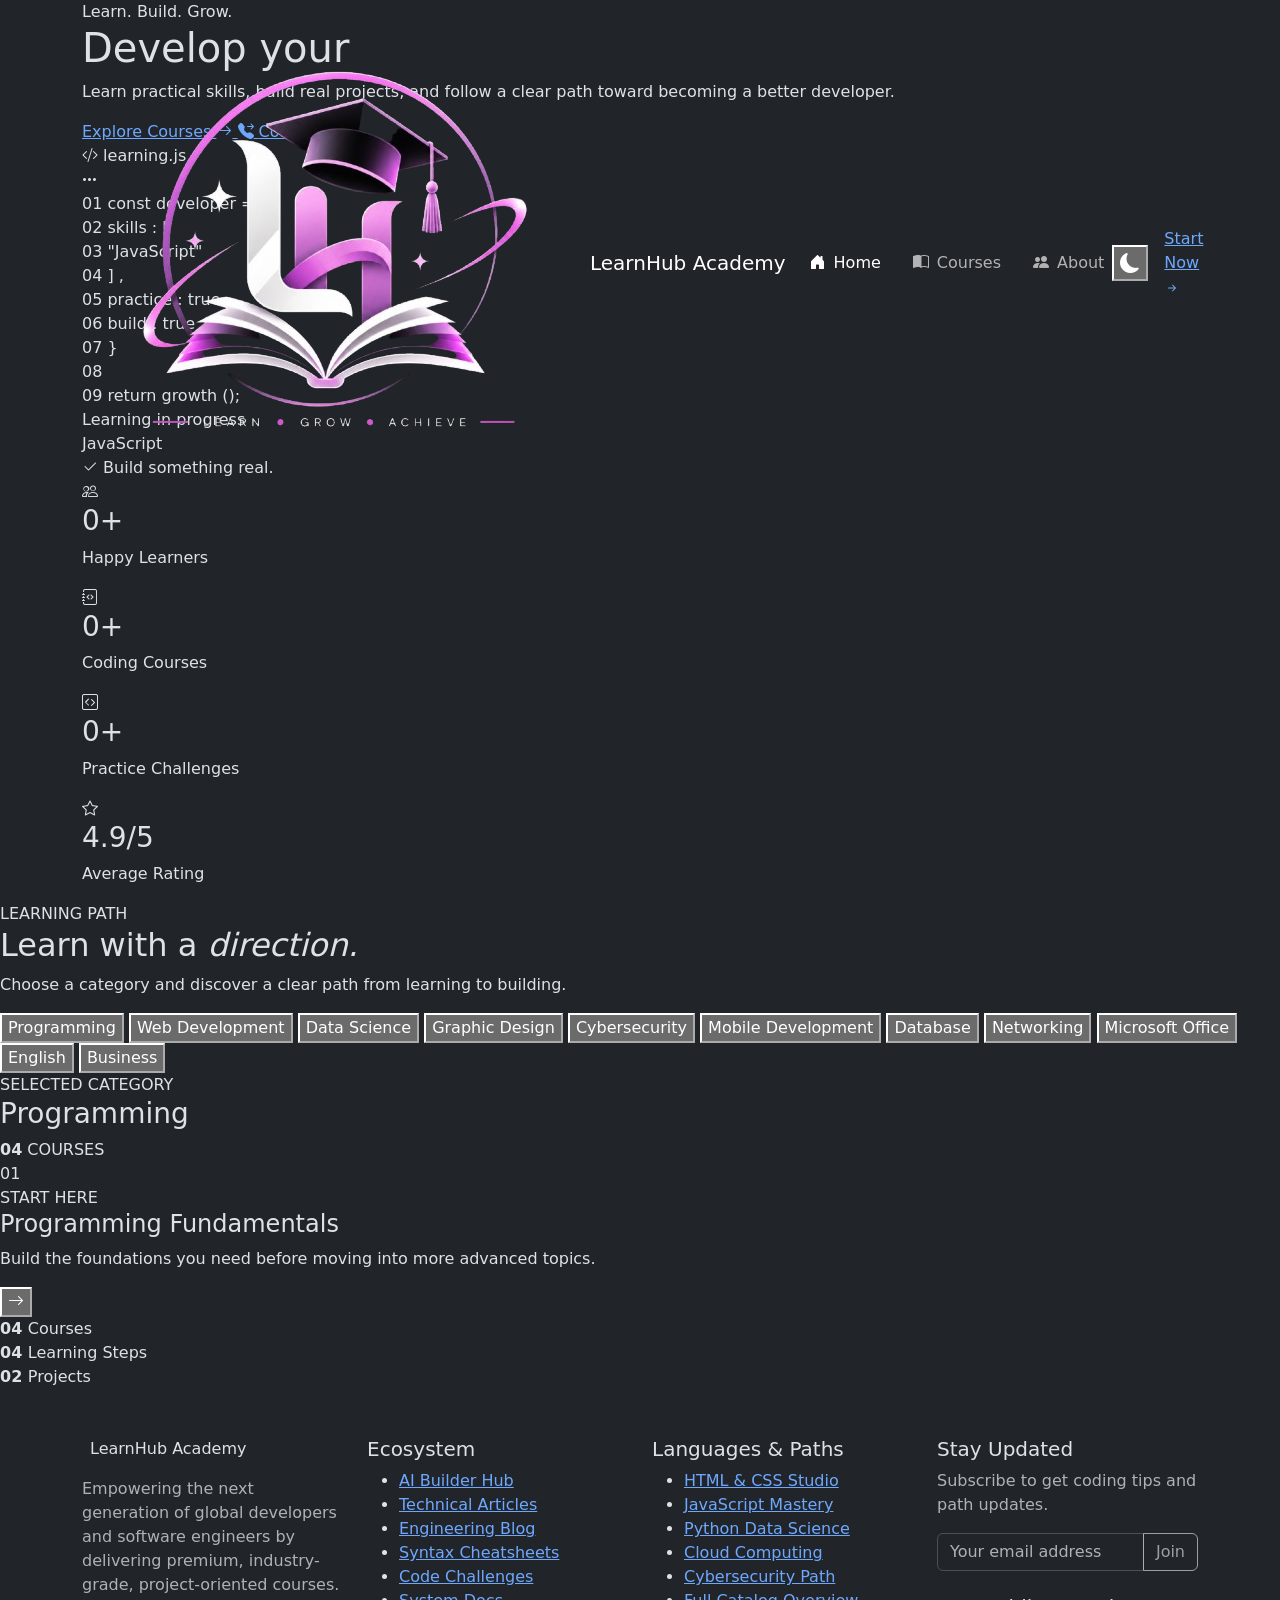
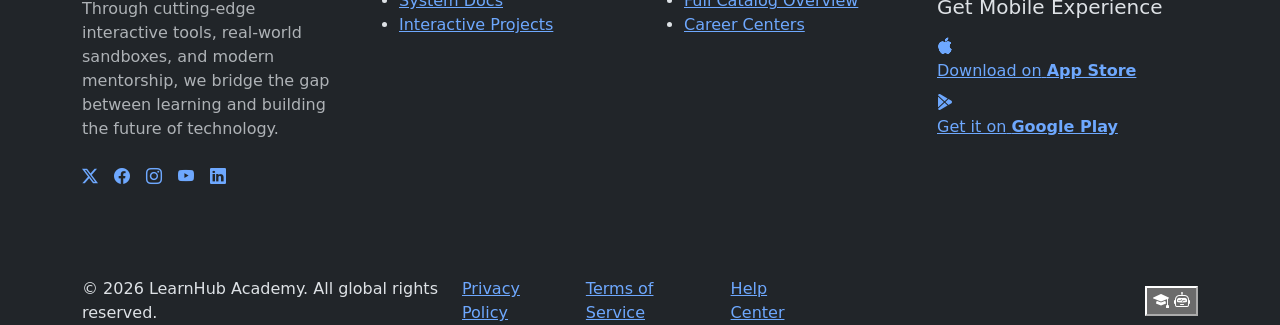
==== index.html @ 559d8d5e "add html corsess" ====
<!DOCTYPE html>
<html lang="en" data-bs-theme="dark">

<head>
    <meta charset="UTF-8">
    <meta name="viewport" content="width=device-width, initial-scale=1.0">
    <!-- Logo  -->
    <link rel="icon" type="image/png" href="logo/logoLearn.png">
    <!-- Bootstrap 5 CSS -->
    <link href="https://cdn.jsdelivr.net/npm/bootstrap@5.0.2/dist/css/bootstrap.min.css" rel="stylesheet"
        integrity="sha384-EVSTQN3/azprG1Anm3QDgpJLIm9Nao0Yz1ztcQTwFspd3yD65VohhpuuCOmLASjC" crossorigin="anonymous">
    <!-- Bootstrap Icons -->
    <link rel="stylesheet" href="https://cdn.jsdelivr.net/npm/bootstrap-icons@1.11.3/font/bootstrap-icons.min.css">
    <!-- Custom CSS -->
    <link rel="stylesheet" href="css/style.css">
    <title>LearnHub - Educational Center</title>
</head>

<body>

    <!-- ==============================
         Navbar
    =============================== -->

    <nav class="navbar navbar-expand-lg custom-navbar fixed-top" id="mainNavbar">
        <div class="container">

            <!-- Logo & Brand -->
            <a class="navbar-brand d-flex align-items-center gap-2" href="index.html">

                <img src="logo/logoLearn.png" alt="" srcset="">

                <span class="brand-text">
                    LearnHub<span class="text-fuchsia"> Academy</span>
                </span>

            </a>


            <!-- Mobile Menu Button -->
            <button class="navbar-toggler" type="button" data-bs-toggle="collapse" data-bs-target="#navbarNav"
                aria-controls="navbarNav" aria-expanded="false" aria-label="Toggle navigation">
                <i class="bi bi-list purple-hamburger-icon"></i>
            </button>


            <!-- Navbar Content -->
            <div class="collapse navbar-collapse" id="navbarNav">

                <!-- Navigation Links -->
                <ul class="navbar-nav mx-auto mb-2 mb-lg-0 gap-lg-3">

                    <li class="nav-item">
                        <a class="nav-link active d-flex align-items-center gap-2" href="#home">
                            <i class="bi bi-house-door-fill nav-icon"></i>
                            Home
                        </a>
                    </li>

                    <li class="nav-item">
                        <a class="nav-link d-flex align-items-center gap-2" href="#courses">
                            <i class="bi bi-book-half nav-icon"></i>
                            Courses
                        </a>
                    </li>

                    <li class="nav-item">
                        <a class="nav-link d-flex align-items-center gap-2" href="#about">
                            <i class="bi bi-people-fill nav-icon"></i>
                            About
                        </a>
                    </li>

                </ul>


                <!-- Right Actions -->
                <div class="d-flex align-items-center gap-3 mt-3 mt-lg-0 action-zone">

                    <!-- Theme Button -->
                    <button id="themeToggler" class="btn-theme-switch" type="button" title="Toggle Theme"
                        aria-label="Toggle dark and light mode">
                        <i id="themeIcon" class="bi bi-moon-fill fs-5"></i>
                    </button>


                    <!-- Start Now Button -->
                    <a href="#courses" class="btn-start-now">
                        <span>Start Now</span>

                        <svg xmlns="http://www.w3.org/2000/svg" width="16" height="16" fill="currentColor"
                            viewBox="0 0 16 16">
                            <path fill-rule="evenodd"
                                d="M4 8a.5.5 0 0 1 .5-.5h5.793L8.146 5.354a.5.5 0 1 1 .708-.708l3 3a.5.5 0 0 1 0 .708l-3 3a.5.5 0 0 1-.708-.708L10.293 8.5H4.5A.5.5 0 0 1 4 8z" />
                        </svg>

                    </a>

                </div>

            </div>

        </div>
    </nav>
























    <!-- =========================
     LEARNHUB HERO
========================= -->

    <section class="learnhub-hero" id="home">

        <div class="hero-glow hero-glow-one"></div>
        <div class="hero-glow hero-glow-two"></div>

        <div class="container hero-container">

            <!-- LEFT SIDE -->
            <div class="hero-content">

                <div class="hero-small-label">
                    <span class="label-dot"></span>
                    Learn. Build. Grow.
                </div>

                <h1 class="hero-title">
                    Develop your
                    <span class="typing-line">
                        <span id="typingText"></span><span class="typing-cursor"></span>
                    </span>
                </h1>

                <p class="hero-description">
                    Learn practical skills, build real projects,
                    and follow a clear path toward becoming a better developer.
                </p>

                <div class="hero-buttons">

                    <a href="#courses" class="hero-btn hero-btn-primary">
                        <span>Explore Courses</span>
                        <i class="bi bi-arrow-right"></i>
                    </a>

                    <a href="#about" class="hero-btn hero-btn-outline">
                        <i class="bi bi-telephone-forward-fill"></i>
                        <span>Contuct Us</span>
                    </a>

                </div>

            </div>

            <!-- RIGHT SIDE -->
            <div class="hero-visual">

                <div class="code-window">

                    <!-- Window Header -->
                    <div class="code-header">

                        <div class="window-dots">
                            <span></span>
                            <span></span>
                            <span></span>
                        </div>

                        <div class="code-file">
                            <i class="bi bi-code-slash"></i>
                            learning.js
                        </div>

                        <div class="code-header-icon">
                            <i class="bi bi-three-dots"></i>
                        </div>

                    </div>

                    <!-- Code -->
                    <div class="code-body">

                        <div class="code-line">
                            <span class="line-number">01</span>
                            <span class="code-text">
                                <span class="keyword">const</span>
                                <span class="variable">developer</span>
                                <span class="operator">=</span>
                                <span class="bracket">{</span>
                            </span>
                        </div>

                        <div class="code-line">
                            <span class="line-number">02</span>
                            <span class="code-text indent">
                                <span class="property">skills</span>
                                <span class="operator">:</span>
                                <span class="bracket">[</span>
                            </span>
                        </div>

                        <div class="code-line dynamic-line">
                            <span class="line-number">03</span>
                            <span class="code-text indent-2">
                                <span class="string" id="codeSkill">
                                    "JavaScript"
                                </span>
                            </span>
                        </div>

                        <div class="code-line">
                            <span class="line-number">04</span>
                            <span class="code-text indent">
                                <span class="bracket">]</span>
                                <span class="comma">,</span>
                            </span>
                        </div>

                        <div class="code-line">
                            <span class="line-number">05</span>
                            <span class="code-text indent">
                                <span class="property">practice</span>
                                <span class="operator">:</span>
                                <span class="boolean">true</span>
                                <span class="comma">,</span>
                            </span>
                        </div>

                        <div class="code-line">
                            <span class="line-number">06</span>
                            <span class="code-text indent">
                                <span class="property">build</span>
                                <span class="operator">:</span>
                                <span class="boolean">true</span>
                            </span>
                        </div>

                        <div class="code-line">
                            <span class="line-number">07</span>
                            <span class="code-text">
                                <span class="bracket">}</span>
                        </div>

                        <div class="code-line empty-line">
                            <span class="line-number">08</span>
                        </div>

                        <div class="code-line">
                            <span class="line-number">09</span>
                            <span class="code-text">
                                <span class="keyword">return</span>
                                <span class="function">growth</span>
                                <span class="bracket">();</span>
                                <span class="typing-code-cursor"></span>
                            </span>
                        </div>

                    </div>

                    <!-- Bottom -->
                    <div class="code-footer">

                        <div class="code-status">
                            <span class="status-dot"></span>
                            Learning in progress
                        </div>

                        <div class="code-language">
                            JavaScript
                        </div>

                    </div>

                </div>

                <!-- Small floating detail -->
                <div class="hero-floating-note">
                    <i class="bi bi-check2"></i>
                    Build something real.
                </div>

            </div>

        </div>
    </section>



    <!-- =====================================================
     STATS SECTION
===================================================== -->

    <section class="learnhub-stats">

        <div class="container">

            <div class="stats-wrapper">

                <!-- Stat 1 -->
                <div class="stat-item">

                    <div class="stat-icon">
                        <i class="bi bi-people"></i>
                    </div>

                    <div class="stat-content">

                        <h3>
                            <span class="counter" data-target="50000">0</span>+
                        </h3>

                        <p>Happy Learners</p>

                    </div>

                </div>


                <div class="stat-divider"></div>


                <!-- Stat 2 -->
                <div class="stat-item">

                    <div class="stat-icon">
                        <i class="bi bi-journal-code"></i>
                    </div>

                    <div class="stat-content">

                        <h3>
                            <span class="counter" data-target="120">0</span>+
                        </h3>

                        <p>Coding Courses</p>

                    </div>

                </div>


                <div class="stat-divider"></div>


                <!-- Stat 3 -->
                <div class="stat-item">

                    <div class="stat-icon">
                        <i class="bi bi-code-square"></i>
                    </div>

                    <div class="stat-content">

                        <h3>
                            <span class="counter" data-target="500">0</span>+
                        </h3>

                        <p>Practice Challenges</p>

                    </div>

                </div>


                <div class="stat-divider"></div>


                <!-- Stat 4 -->
                <div class="stat-item">

                    <div class="stat-icon">
                        <i class="bi bi-star"></i>
                    </div>

                    <div class="stat-content">

                        <h3>
                            <span class="rating-number">4.9</span>/5
                        </h3>

                        <p>Average Rating</p>

                    </div>

                </div>

            </div>

        </div>

    </section>














<!-- =========================================
     LEARNING PATH SECTION
========================================= -->

<section class="learning-path-section" id="learningPath">

    <div class="learning-path-container">

        <!-- Section Heading -->
        <div class="learning-path-heading">

            <div class="learning-path-eyebrow">
                <span></span>
                LEARNING PATH
            </div>

            <h2>
                Learn with a <em>direction.</em>
            </h2>

            <p>
                Choose a category and discover a clear path
                from learning to building.
            </p>

        </div>


        <!-- Category Navigation -->
        <div class="learning-path-categories" id="learningPathCategories">

            <button class="path-category active" data-category="Programming">
                Programming
            </button>

            <button class="path-category" data-category="Web Development">
                Web Development
            </button>

            <button class="path-category" data-category="Data Science">
                Data Science
            </button>

            <button class="path-category" data-category="Graphic Design">
                Graphic Design
            </button>

            <button class="path-category" data-category="Cybersecurity">
                Cybersecurity
            </button>

            <button class="path-category" data-category="Mobile Development">
                Mobile Development
            </button>

            <button class="path-category" data-category="Database">
                Database
            </button>

            <button class="path-category" data-category="Networking">
                Networking
            </button>

            <button class="path-category" data-category="Microsoft Office">
                Microsoft Office
            </button>

            <button class="path-category" data-category="English">
                English
            </button>

            <button class="path-category" data-category="Business">
                Business
            </button>

        </div>


        <!-- Main Path -->
        <div class="learning-path-card">

            <!-- Card Header -->
            <div class="path-card-header">

                <div class="path-card-title">

                    <span>SELECTED CATEGORY</span>

                    <h3 id="selectedCategory">
                        Programming
                    </h3>

                </div>

                <div class="path-card-counter">
                    <strong id="pathCourseCount">04</strong>
                    <span>COURSES</span>
                </div>

            </div>


            <!-- Learning Road -->
            <div class="learning-road" id="learningRoad">

                <div class="road-line"></div>

                <div class="road-progress" id="roadProgress"></div>

                <div class="road-steps" id="roadSteps">
                    <!-- JavaScript generates the steps -->
                </div>

            </div>


            <!-- Current Course -->
            <div class="current-course" id="currentCourse">

                <div class="current-course-number">
                    01
                </div>

                <div class="current-course-content">

                    <span id="currentCourseLabel">
                        START HERE
                    </span>

                    <h4 id="currentCourseTitle">
                        Programming Fundamentals
                    </h4>

                    <p id="currentCourseDescription">
                        Build the foundations you need before
                        moving into more advanced topics.
                    </p>

                </div>

                <button
                    type="button"
                    class="course-next-btn"
                    id="courseNextBtn"
                    aria-label="Next course"
                >
                    <i class="bi bi-arrow-right"></i>
                </button>

            </div>

        </div>


        <!-- Minimal Stats -->
        <div class="learning-path-footer">

            <div class="path-footer-item">

                <strong id="totalCourses">
                    04
                </strong>

                <span>
                    Courses
                </span>

            </div>


            <div class="path-footer-divider"></div>


            <div class="path-footer-item">

                <strong id="totalSteps">
                    04
                </strong>

                <span>
                    Learning Steps
                </span>

            </div>


            <div class="path-footer-divider"></div>


            <div class="path-footer-item">

                <strong id="totalProjects">
                    02
                </strong>

                <span>
                    Projects
                </span>

            </div>

        </div>

    </div>

</section>









    <!-- ==========================================
     START  FOOTER 
     ========================================== -->
    <footer class="custom-footer mt-5">
        <div class="container">

            <!-- Top Section: Core Columns (Optimized Grid) -->
            <div class="row gy-5">


                <div class="col-12 col-md-6 col-lg-3 footer-main-col">
                    <div class="d-flex align-items-center gap-2 mb-3">
                        <div class="logo-icon-main"></div>
                        <span class="brand-text-main">LearnHub<span class="text-fuchsia"> Academy</span></span>
                    </div>
                    <p class="brand-desc text-muted mb-4">Empowering the next generation of global developers and
                        software engineers by delivering premium, industry-grade, project-oriented courses. Through
                        cutting-edge interactive tools, real-world sandboxes, and modern mentorship, we bridge the gap
                        between learning and building the future of technology.</p>

                    <div class="footer-socials d-flex gap-3">
                        <a href="#" title="X (Twitter)"><i class="bi bi-twitter-x"></i></a>
                        <a href="#" title="Facebook"><i class="bi bi-facebook"></i></a>
                        <a href="#" title="Instagram"><i class="bi bi-instagram"></i></a>
                        <a href="#" title="YouTube"><i class="bi bi-youtube"></i></a>
                        <a href="#" title="LinkedIn"><i class="bi bi-linkedin"></i></a>
                    </div>
                </div>

                <!-- Column 2: Ecosystem Links -->
                <div class="col-6 col-md-6 col-lg-3">
                    <h5 class="footer-title">Ecosystem</h5>
                    <ul class="footer-links">
                        <li><a href="#">AI Builder Hub</a></li>
                        <li><a href="#">Technical Articles</a></li>
                        <li><a href="#">Engineering Blog</a></li>
                        <li><a href="#">Syntax Cheatsheets</a></li>
                        <li><a href="#">Code Challenges</a></li>
                        <li><a href="#">System Docs</a></li>
                        <li><a href="#">Interactive Projects</a></li>
                    </ul>
                </div>

                <!-- Column 3: Roadmap Links -->
                <div class="col-6 col-md-6 col-lg-3">
                    <h5 class="footer-title">Languages & Paths</h5>
                    <ul class="footer-links">
                        <li><a href="#">HTML & CSS Studio</a></li>
                        <li><a href="#">JavaScript Mastery</a></li>
                        <li><a href="#">Python Data Science</a></li>
                        <li><a href="#">Cloud Computing</a></li>
                        <li><a href="#">Cybersecurity Path</a></li>
                        <li><a href="#">Full Catalog Overview</a></li>
                        <li><a href="#">Career Centers</a></li>
                    </ul>
                </div>

                <!-- Column 4: Newsletter & Mobile Experience -->
                <div class="col-12 col-md-6 col-lg-3">
                    <h5 class="footer-title">Stay Updated</h5>
                    <p class="newsletter-desc text-muted mb-3">Subscribe to get coding tips and path updates.</p>
                    <div class="footer-newsletter mb-4">
                        <div class="input-group">
                            <input type="email" id="newsletterEmail" class="form-control custom-input"
                                placeholder="Your email address" aria-label="Your email">
                            <button class="btn btn-newsletter" id="newsletterBtn" type="button" disabled>Join</button>
                        </div>
                        <div id="newsletterError" class="text-danger small mt-2"
                            style="display: none; color: #ef4444; font-size: 0.8rem; text-align: left;">Please enter a
                            valid email address.</div>
                    </div>

                    <h5 class="footer-title small-title mb-3">Get Mobile Experience</h5>
                    <div class="footer-apps d-flex flex-wrap gap-2">
                        <a href="#" class="btn-app-store">
                            <i class="bi bi-apple"></i>
                            <div class="app-text">
                                <span>Download on</span>
                                <strong>App Store</strong>
                            </div>
                        </a>
                        <a href="#" class="btn-app-store">
                            <i class="bi bi-google-play"></i>
                            <div class="app-text">
                                <span>Get it on</span>
                                <strong>Google Play</strong>
                            </div>
                        </a>
                    </div>
                </div>

            </div>

            <!-- Footer Bottomline: Integrated AI Bot & Balanced Layout Links -->
            <div class="footer-bottom mt-5 pt-4 row align-items-center gy-3 text-center text-sm-start">

                <!-- Bottom Left: Copyright -->
                <div class="col-12 col-md-4 order-3 order-md-1">
                    <p class="copyright-text mb-0">&copy; 2026 LearnHub Academy. All global rights reserved.</p>
                </div>

                <!-- Bottom Center: Corporate Policy Links -->
                <div class="col-12 col-md-4 order-2 order-md-2 d-flex justify-content-center gap-4">
                    <a href="#" class="meta-link">Privacy Policy</a>
                    <a href="#" class="meta-link">Terms of Service</a>
                    <a href="#" class="meta-link">Help Center</a>
                </div>

                <!-- Bottom Right: Integrated AI Bot Assistant (Perfect Space Filler) -->
                <div
                    class="col-12 col-md-4 order-1 order-md-3 d-flex justify-content-center justify-content-md-end position-relative">
                    <div class="ai-footer-container">
                        <!-- Integrated Speech Bubble Message -->
                        <div class="ai-bubble" id="aiBubble" style="display: none;">
                            <div class="d-flex justify-content-between align-items-start gap-2">
                                <p class="mb-0 ai-text">Hi! 👋 I'm Xpert, an AI assistant to help you find things.</p>
                                <button class="btn-close-bubble" id="closeBubbleBtn" title="Dismiss Message">
                                    <i class="bi bi-x-lg"></i>
                                </button>
                            </div>
                            <div class="ai-bubble-arrow"></div>
                        </div>

                        <!-- Refined AI Button Component -->
                        <button class="ai-bot-trigger" id="aiTrigger" title="Chat with Xpert Assistant">
                            <div class="bot-icon-wrapper">
                                <i class="bi bi-mortarboard-fill cap-icon"></i>
                                <i class="bi bi-robot bot-face"></i>
                                <span class="pulse-dot"></span>
                            </div>
                        </button>
                    </div>
                </div>

            </div>

        </div>
    </footer>


    <!-- Bootstrap 5 JavaScript -->
    <script src="https://cdn.jsdelivr.net/npm/bootstrap@5.0.2/dist/js/bootstrap.bundle.min.js"
        integrity="sha384-MrcW6ZMFYlzcLA8Nl+NtUVF0sA7MsXsP1UyJoMp4YLEuNSfAP+JcXn/tWtIaxVXM"
        crossorigin="anonymous"></script>

    <!-- Custom JavaScript -->
    <script src="js/app.js"></script>

</body>

</html>
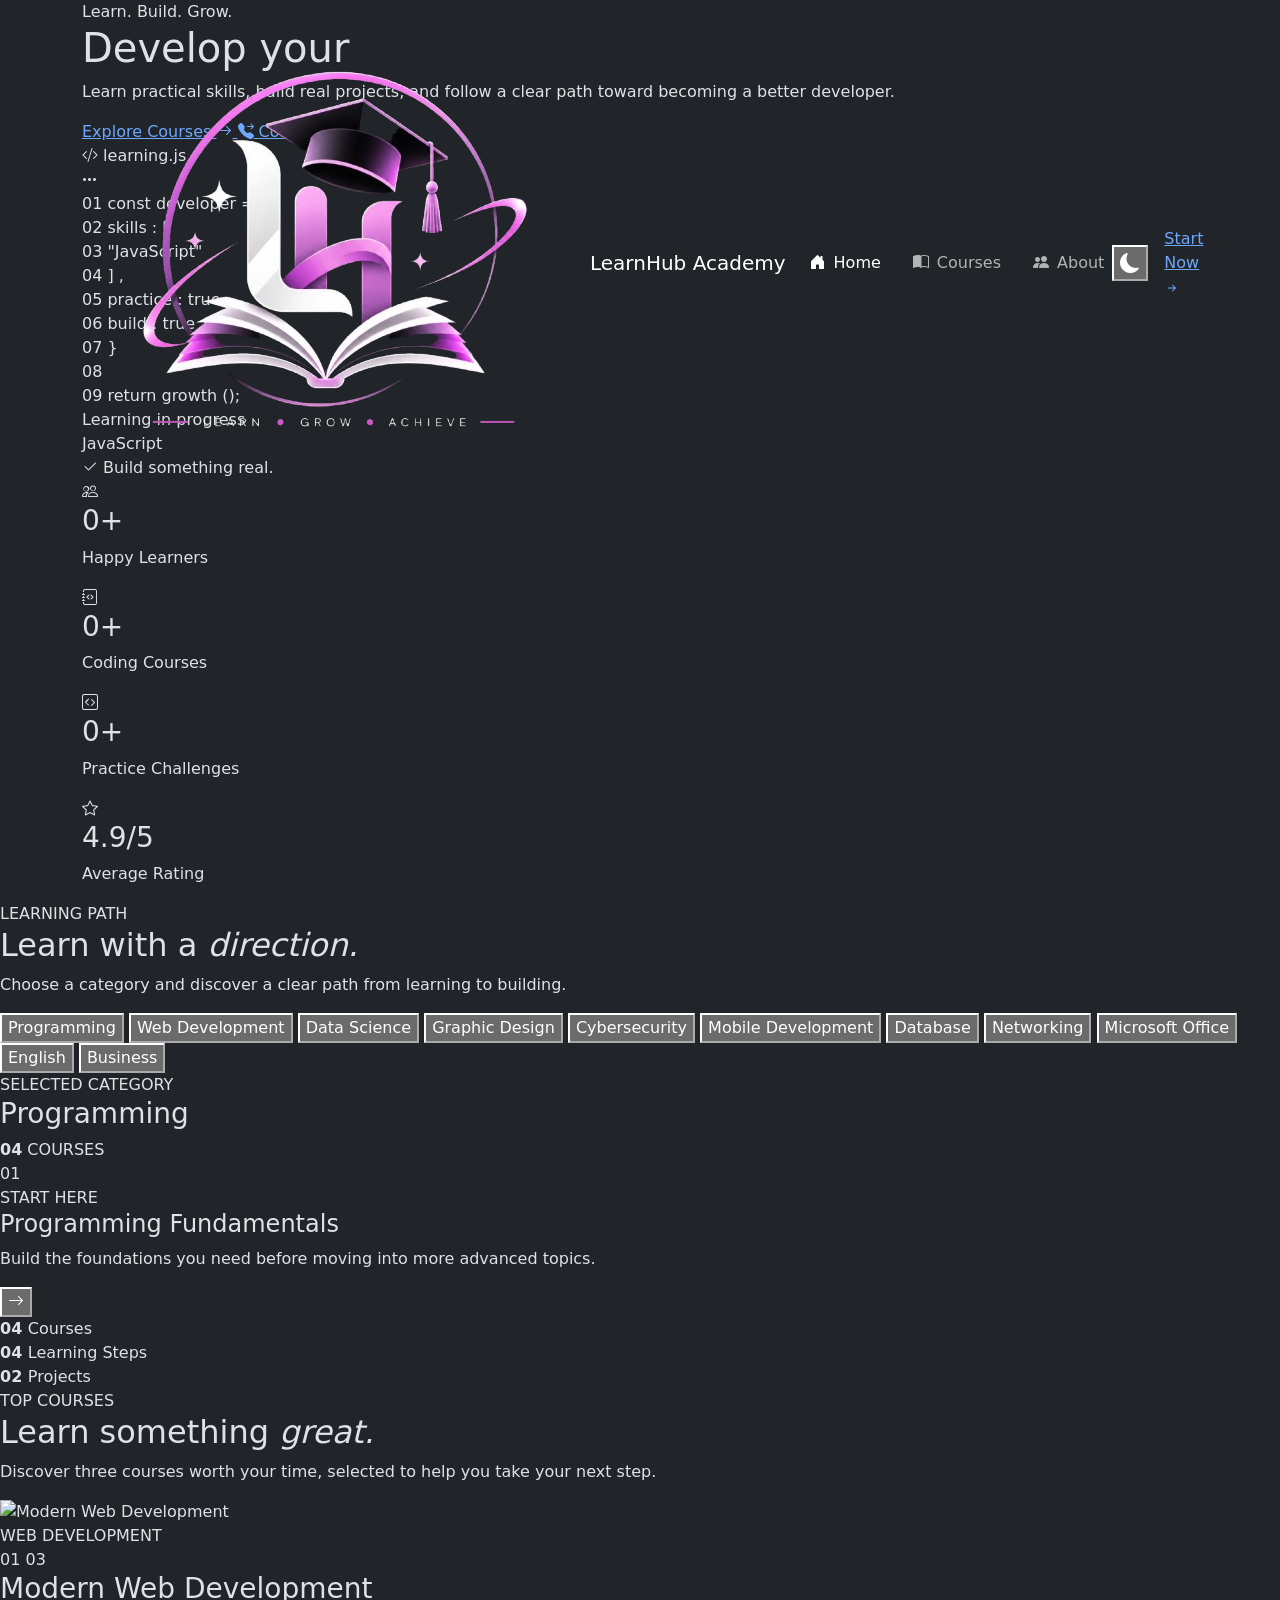
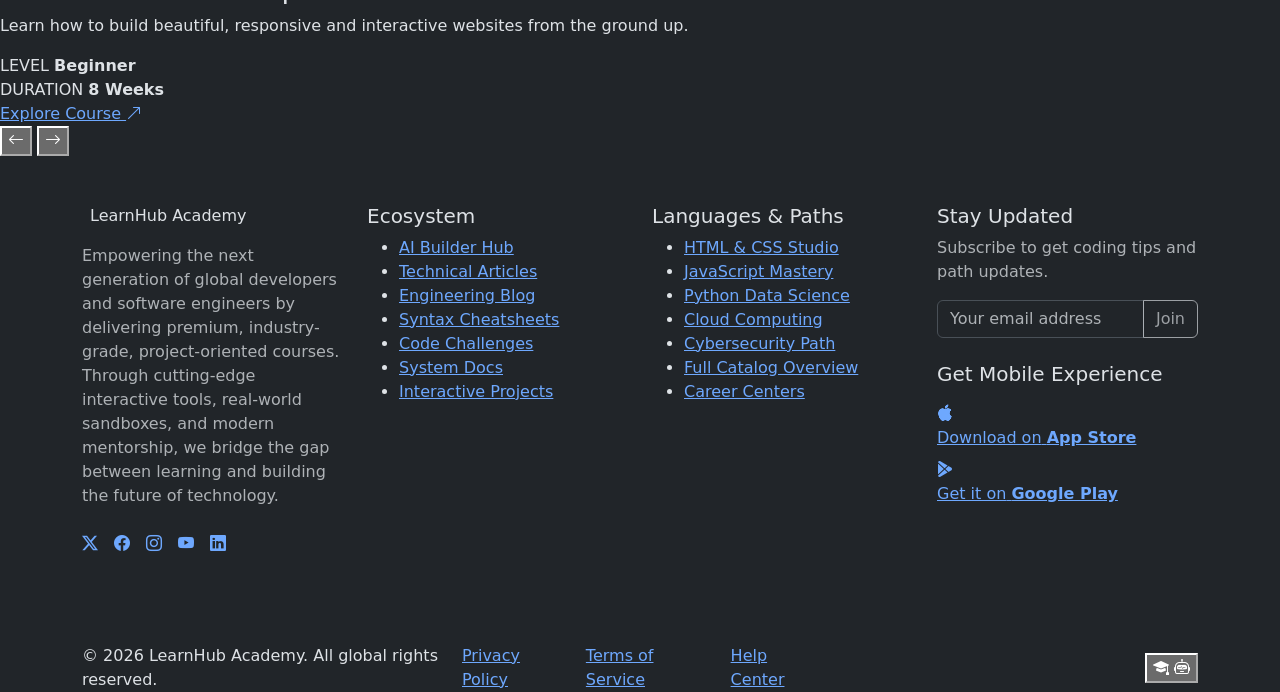
==== commit f5175cd8: "add top corcess section" ====
--- a/index.html
+++ b/index.html
@@ -422,218 +422,355 @@
 
 
 
-
-
-<!-- =========================================
+    <!-- =========================================
      LEARNING PATH SECTION
 ========================================= -->
 
-<section class="learning-path-section" id="learningPath">
-
-    <div class="learning-path-container">
-
-        <!-- Section Heading -->
-        <div class="learning-path-heading">
-
-            <div class="learning-path-eyebrow">
-                <span></span>
-                LEARNING PATH
-            </div>
-
-            <h2>
-                Learn with a <em>direction.</em>
-            </h2>
-
-            <p>
-                Choose a category and discover a clear path
-                from learning to building.
-            </p>
+    <section class="learning-path-section" id="learningPath">
+
+        <div class="learning-path-container">
+
+            <!-- Section Heading -->
+            <div class="learning-path-heading">
+
+                <div class="learning-path-eyebrow">
+                    <span></span>
+                    LEARNING PATH
+                </div>
+
+                <h2>
+                    Learn with a <em>direction.</em>
+                </h2>
+
+                <p>
+                    Choose a category and discover a clear path
+                    from learning to building.
+                </p>
+
+            </div>
+
+
+            <!-- Category Navigation -->
+            <div class="learning-path-categories" id="learningPathCategories">
+
+                <button class="path-category active" data-category="Programming">
+                    Programming
+                </button>
+
+                <button class="path-category" data-category="Web Development">
+                    Web Development
+                </button>
+
+                <button class="path-category" data-category="Data Science">
+                    Data Science
+                </button>
+
+                <button class="path-category" data-category="Graphic Design">
+                    Graphic Design
+                </button>
+
+                <button class="path-category" data-category="Cybersecurity">
+                    Cybersecurity
+                </button>
+
+                <button class="path-category" data-category="Mobile Development">
+                    Mobile Development
+                </button>
+
+                <button class="path-category" data-category="Database">
+                    Database
+                </button>
+
+                <button class="path-category" data-category="Networking">
+                    Networking
+                </button>
+
+                <button class="path-category" data-category="Microsoft Office">
+                    Microsoft Office
+                </button>
+
+                <button class="path-category" data-category="English">
+                    English
+                </button>
+
+                <button class="path-category" data-category="Business">
+                    Business
+                </button>
+
+            </div>
+
+
+            <!-- Main Path -->
+            <div class="learning-path-card">
+
+                <!-- Card Header -->
+                <div class="path-card-header">
+
+                    <div class="path-card-title">
+
+                        <span>SELECTED CATEGORY</span>
+
+                        <h3 id="selectedCategory">
+                            Programming
+                        </h3>
+
+                    </div>
+
+                    <div class="path-card-counter">
+                        <strong id="pathCourseCount">04</strong>
+                        <span>COURSES</span>
+                    </div>
+
+                </div>
+
+
+                <!-- Learning Road -->
+                <div class="learning-road" id="learningRoad">
+
+                    <div class="road-line"></div>
+
+                    <div class="road-progress" id="roadProgress"></div>
+
+                    <div class="road-steps" id="roadSteps">
+                        <!-- JavaScript generates the steps -->
+                    </div>
+
+                </div>
+
+
+                <!-- Current Course -->
+                <div class="current-course" id="currentCourse">
+
+                    <div class="current-course-number">
+                        01
+                    </div>
+
+                    <div class="current-course-content">
+
+                        <span id="currentCourseLabel">
+                            START HERE
+                        </span>
+
+                        <h4 id="currentCourseTitle">
+                            Programming Fundamentals
+                        </h4>
+
+                        <p id="currentCourseDescription">
+                            Build the foundations you need before
+                            moving into more advanced topics.
+                        </p>
+
+                    </div>
+
+                    <button type="button" class="course-next-btn" id="courseNextBtn" aria-label="Next course">
+                        <i class="bi bi-arrow-right"></i>
+                    </button>
+
+                </div>
+
+            </div>
+
+
+            <!-- Minimal Stats -->
+            <div class="learning-path-footer">
+
+                <div class="path-footer-item">
+
+                    <strong id="totalCourses">
+                        04
+                    </strong>
+
+                    <span>
+                        Courses
+                    </span>
+
+                </div>
+
+
+                <div class="path-footer-divider"></div>
+
+
+                <div class="path-footer-item">
+
+                    <strong id="totalSteps">
+                        04
+                    </strong>
+
+                    <span>
+                        Learning Steps
+                    </span>
+
+                </div>
+
+
+                <div class="path-footer-divider"></div>
+
+
+                <div class="path-footer-item">
+
+                    <strong id="totalProjects">
+                        02
+                    </strong>
+
+                    <span>
+                        Projects
+                    </span>
+
+                </div>
+
+            </div>
 
         </div>
 
-
-        <!-- Category Navigation -->
-        <div class="learning-path-categories" id="learningPathCategories">
-
-            <button class="path-category active" data-category="Programming">
-                Programming
-            </button>
-
-            <button class="path-category" data-category="Web Development">
-                Web Development
-            </button>
-
-            <button class="path-category" data-category="Data Science">
-                Data Science
-            </button>
-
-            <button class="path-category" data-category="Graphic Design">
-                Graphic Design
-            </button>
-
-            <button class="path-category" data-category="Cybersecurity">
-                Cybersecurity
-            </button>
-
-            <button class="path-category" data-category="Mobile Development">
-                Mobile Development
-            </button>
-
-            <button class="path-category" data-category="Database">
-                Database
-            </button>
-
-            <button class="path-category" data-category="Networking">
-                Networking
-            </button>
-
-            <button class="path-category" data-category="Microsoft Office">
-                Microsoft Office
-            </button>
-
-            <button class="path-category" data-category="English">
-                English
-            </button>
-
-            <button class="path-category" data-category="Business">
-                Business
-            </button>
+    </section>
+
+
+
+
+
+
+
+
+
+    <!-- =========================================
+     TOP COURSES
+========================================= -->
+
+    <section class="top-courses-section" id="topCourses">
+
+        <div class="top-courses-container">
+
+            <!-- Heading -->
+            <div class="top-courses-heading">
+
+                <div class="top-courses-eyebrow">
+                    <span></span>
+                    TOP COURSES
+                </div>
+
+                <h2>
+                    Learn something
+                    <em>great.</em>
+                </h2>
+
+                <p>
+                    Discover three courses worth your time,
+                    selected to help you take your next step.
+                </p>
+
+            </div>
+
+
+            <!-- Course Showcase -->
+            <div class="top-course-showcase">
+
+                <!-- Image -->
+                <div class="top-course-visual">
+
+                    <img id="topCourseImage"
+                        src="https://images.unsplash.com/photo-1498050108023-c5249f4df085?q=85&w=1200&auto=format&fit=crop"
+                        alt="Modern Web Development">
+
+                    <div class="top-course-overlay"></div>
+
+                    <span class="top-course-category" id="topCourseCategory">
+                        WEB DEVELOPMENT
+                    </span>
+
+                </div>
+
+
+                <!-- Information -->
+                <div class="top-course-info">
+
+                    <div class="top-course-number">
+
+                        <span id="currentCourseNumber">
+                            01
+                        </span>
+
+                        <span class="number-line"></span>
+
+                        <span>03</span>
+
+                    </div>
+
+
+                    <h3 id="topCourseTitle">
+                        Modern Web Development
+                    </h3>
+
+
+                    <p id="topCourseDescription">
+                        Learn how to build beautiful,
+                        responsive and interactive websites
+                        from the ground up.
+                    </p>
+
+
+                    <div class="top-course-meta">
+
+                        <div>
+                            <span>LEVEL</span>
+
+                            <strong id="topCourseLevel">
+                                Beginner
+                            </strong>
+                        </div>
+
+                        <div>
+                            <span>DURATION</span>
+
+                            <strong id="topCourseDuration">
+                                8 Weeks
+                            </strong>
+                        </div>
+
+                    </div>
+
+
+                    <a href="courses.html" class="top-course-btn" id="topCourseLink">
+                        <span>Explore Course</span>
+
+                        <i class="bi bi-arrow-up-right"></i>
+                    </a>
+
+                </div>
+
+            </div>
+
+
+            <!-- Navigation -->
+            <div class="top-course-navigation">
+
+                <div class="top-course-progress" id="topCourseProgress">
+
+                    <span class="active" data-index="0"></span>
+
+                    <span data-index="1"></span>
+
+                    <span data-index="2"></span>
+
+                </div>
+
+
+                <div class="top-course-controls">
+
+                    <button type="button" id="topCoursePrev" aria-label="Previous course">
+                        <i class="bi bi-arrow-left"></i>
+                    </button>
+
+                    <button type="button" id="topCourseNext" aria-label="Next course">
+                        <i class="bi bi-arrow-right"></i>
+                    </button>
+
+                </div>
+
+            </div>
 
         </div>
 
-
-        <!-- Main Path -->
-        <div class="learning-path-card">
-
-            <!-- Card Header -->
-            <div class="path-card-header">
-
-                <div class="path-card-title">
-
-                    <span>SELECTED CATEGORY</span>
-
-                    <h3 id="selectedCategory">
-                        Programming
-                    </h3>
-
-                </div>
-
-                <div class="path-card-counter">
-                    <strong id="pathCourseCount">04</strong>
-                    <span>COURSES</span>
-                </div>
-
-            </div>
-
-
-            <!-- Learning Road -->
-            <div class="learning-road" id="learningRoad">
-
-                <div class="road-line"></div>
-
-                <div class="road-progress" id="roadProgress"></div>
-
-                <div class="road-steps" id="roadSteps">
-                    <!-- JavaScript generates the steps -->
-                </div>
-
-            </div>
-
-
-            <!-- Current Course -->
-            <div class="current-course" id="currentCourse">
-
-                <div class="current-course-number">
-                    01
-                </div>
-
-                <div class="current-course-content">
-
-                    <span id="currentCourseLabel">
-                        START HERE
-                    </span>
-
-                    <h4 id="currentCourseTitle">
-                        Programming Fundamentals
-                    </h4>
-
-                    <p id="currentCourseDescription">
-                        Build the foundations you need before
-                        moving into more advanced topics.
-                    </p>
-
-                </div>
-
-                <button
-                    type="button"
-                    class="course-next-btn"
-                    id="courseNextBtn"
-                    aria-label="Next course"
-                >
-                    <i class="bi bi-arrow-right"></i>
-                </button>
-
-            </div>
-
-        </div>
-
-
-        <!-- Minimal Stats -->
-        <div class="learning-path-footer">
-
-            <div class="path-footer-item">
-
-                <strong id="totalCourses">
-                    04
-                </strong>
-
-                <span>
-                    Courses
-                </span>
-
-            </div>
-
-
-            <div class="path-footer-divider"></div>
-
-
-            <div class="path-footer-item">
-
-                <strong id="totalSteps">
-                    04
-                </strong>
-
-                <span>
-                    Learning Steps
-                </span>
-
-            </div>
-
-
-            <div class="path-footer-divider"></div>
-
-
-            <div class="path-footer-item">
-
-                <strong id="totalProjects">
-                    02
-                </strong>
-
-                <span>
-                    Projects
-                </span>
-
-            </div>
-
-        </div>
-
-    </div>
-
-</section>
-
-
-
-
+    </section>
 
 
 
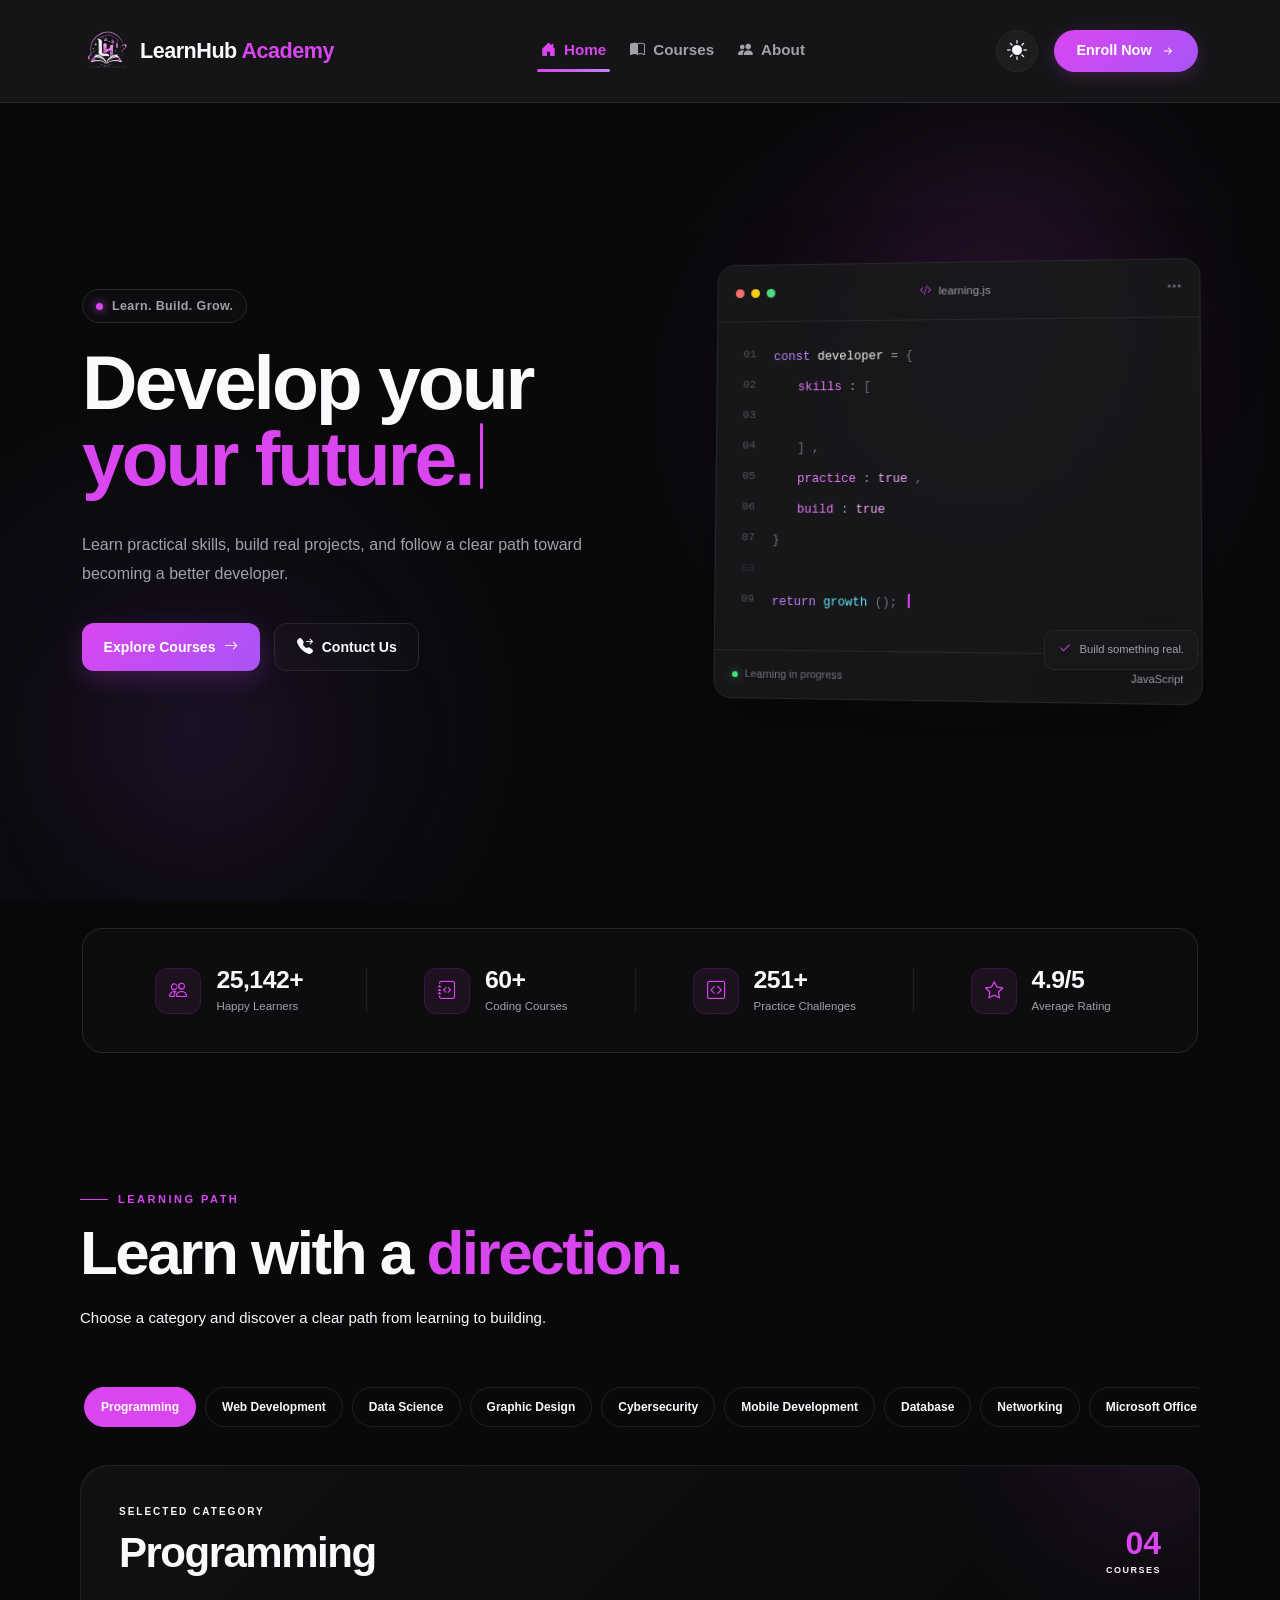
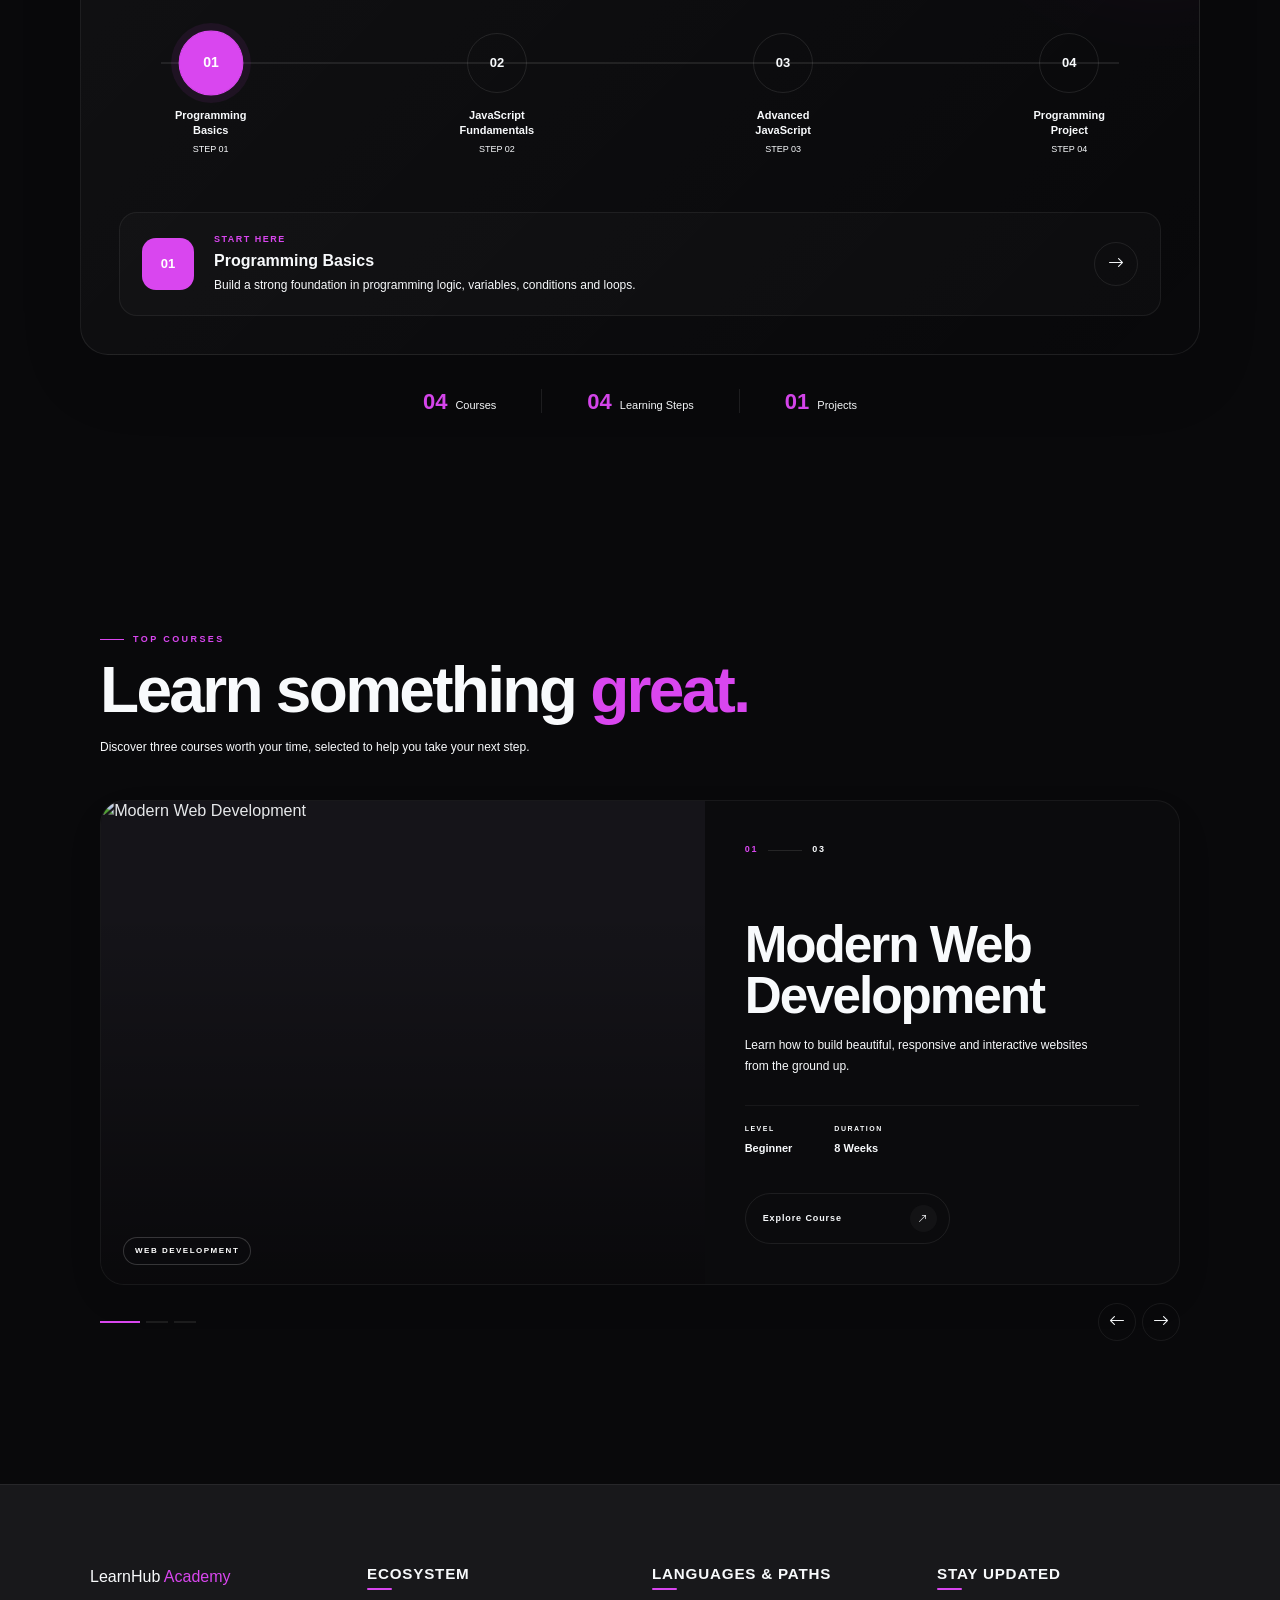
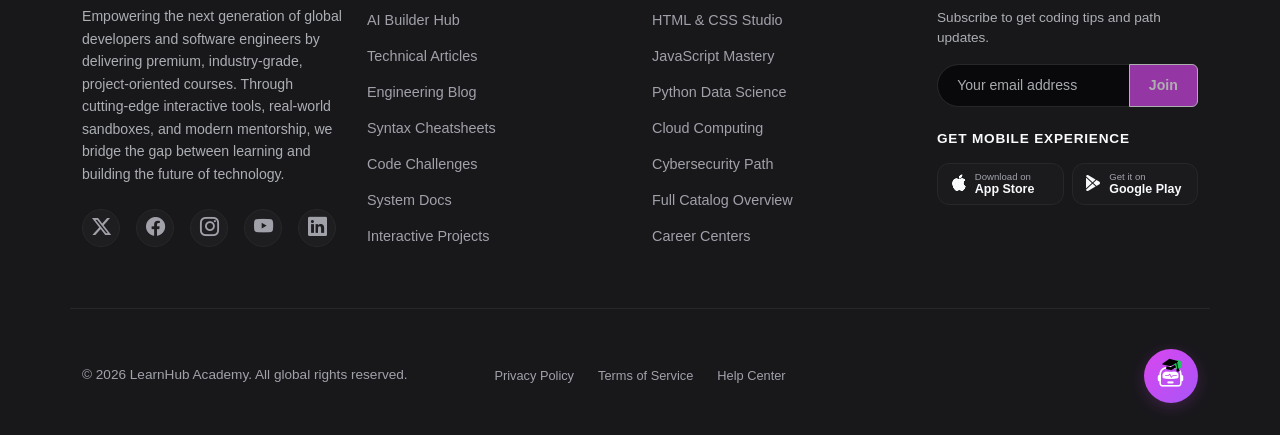
==== commit b0c86342: "linked pages togader" ====
--- a/index.html
+++ b/index.html
@@ -12,9 +12,10 @@
     <!-- Bootstrap Icons -->
     <link rel="stylesheet" href="https://cdn.jsdelivr.net/npm/bootstrap-icons@1.11.3/font/bootstrap-icons.min.css">
     <!-- Custom CSS -->
-    <link rel="stylesheet" href="css/style.css">
+    <link rel="stylesheet" href="CSS/style.css">
     <title>LearnHub - Educational Center</title>
 </head>
+
 
 <body>
 
@@ -65,7 +66,7 @@
                     </li>
 
                     <li class="nav-item">
-                        <a class="nav-link d-flex align-items-center gap-2" href="#about">
+                        <a class="nav-link d-flex align-items-center gap-2" href="about.html">
                             <i class="bi bi-people-fill nav-icon"></i>
                             About
                         </a>
@@ -85,8 +86,8 @@
 
 
                     <!-- Start Now Button -->
-                    <a href="#courses" class="btn-start-now">
-                        <span>Start Now</span>
+                    <a href="contact.html" class="btn-start-now">
+                        <span>Enroll Now</span>
 
                         <svg xmlns="http://www.w3.org/2000/svg" width="16" height="16" fill="currentColor"
                             viewBox="0 0 16 16">
@@ -922,7 +923,7 @@
         crossorigin="anonymous"></script>
 
     <!-- Custom JavaScript -->
-    <script src="js/app.js"></script>
+    <script src="JS/app.js"></script>
 
 </body>
 
--- a/CSS/style.css
+++ b/CSS/style.css
@@ -0,0 +1,3261 @@
+@import url('https://fonts.googleapis.com/css2?family=Oxanium:wght@300;400;500;600;700&display=swap');
+
+:root {
+    --primary-color: #d946ef;
+    --primary-hover: #c084fc;
+    --primary-dark: #a855f7;
+    --primary-glow: rgba(217, 70, 239, 0.2);
+
+    --radius-sm: 0.375rem;
+    --radius-md: 0.75rem;
+    --radius-lg: 1.25rem;
+
+    --transition-fast: all 0.2s ease;
+    --transition-smooth: all 0.4s cubic-bezier(0.25, 1, 0.5, 1);
+}
+
+
+
+/* ==========================================
+   2. LIGHT THEME
+========================================== */
+
+[data-bs-theme="light"] {
+    --bg-main: #f8fafc;
+    --bg-surface: #ffffff;
+
+    --text-main: #0f172a;
+    --text-muted: #64748b;
+
+    --border-color: #e2e8f0;
+
+    --navbar-blur-bg: rgba(255, 255, 255, 0.85);
+}
+
+
+/* ==========================================
+   3. DARK THEME
+========================================== */
+
+[data-bs-theme="dark"] {
+    --bg-main: #09090b;
+    --bg-surface: #18181b;
+
+    --text-main: #f8fafc;
+    --text-muted: #a1a1aa;
+
+    --border-color: #27272a;
+
+    --navbar-blur-bg: rgba(24, 24, 27, 0.85);
+}
+
+
+/* ==========================================
+   4. GLOBAL STYLES
+========================================== */
+
+html {
+    scroll-behavior: smooth;
+}
+
+body {
+    margin: 0;
+
+    background-color: var(--bg-main);
+    color: var(--text-main);
+    font-family:
+        system-ui,
+        -apple-system,
+        BlinkMacSystemFont,
+        "Segoe UI";
+    font-family: 'Oxanium', sans-serif;
+
+
+    transition:
+        background-color 0.3s ease,
+        color 0.3s ease;
+}
+
+
+/* ==========================================
+   5. NAVBAR
+========================================== */
+
+.custom-navbar {
+    background-color: var(--navbar-blur-bg) !important;
+
+    border-bottom: 1px solid var(--border-color);
+
+    backdrop-filter: blur(12px);
+    -webkit-backdrop-filter: blur(12px);
+
+    padding: 1.3rem 0;
+
+    transition:
+        padding 0.4s cubic-bezier(0.25, 1, 0.5, 1),
+        background-color 0.3s ease,
+        box-shadow 0.3s ease;
+}
+
+/* ==========================================================================
+   FORCE NAVBAR BRAND LOGO RESIZING (100% FIXED)
+   ========================================================================== */
+
+.custom-navbar .navbar-brand img,
+.custom-navbar .logo-img {
+    width: auto !important;
+    height: 50px !important;
+    max-height: 50px !important;
+    display: inline-block !important;
+    object-fit: contain !important;
+    vertical-align: middle !important;
+    transition: height 0.3s ease, transform 0.3s ease !important;
+}
+
+.custom-navbar.navbar-shrink .navbar-brand img,
+.custom-navbar.navbar-shrink .logo-img {
+    height: 38px !important;
+    max-height: 38px !important;
+}
+
+.custom-navbar .navbar-brand:hover img {
+    transform: scale(1.05);
+}
+
+
+/* Navbar after scrolling */
+
+.custom-navbar.navbar-shrink {
+    padding: 0.65rem 0;
+
+    background-color: var(--bg-surface) !important;
+
+    box-shadow:
+        0 10px 30px -10px rgba(0, 0, 0, 0.15);
+}
+
+
+/* ==========================================
+   6. LOGO
+========================================== */
+
+.logo-icon {
+    width: 38px;
+    height: 38px;
+
+    background:
+        linear-gradient(135deg,
+            var(--primary-color),
+            #f43f5e);
+
+    border-radius: var(--radius-md);
+
+    box-shadow:
+        0 0 15px var(--primary-glow);
+}
+
+
+.brand-text {
+    color: var(--text-main);
+
+    font-size: 1.35rem;
+    font-weight: 800;
+
+    letter-spacing: -0.5px;
+}
+
+
+.text-fuchsia {
+    color: var(--primary-color);
+}
+
+
+/* ==========================================
+   7. NAVIGATION LINKS
+========================================== */
+
+.custom-navbar .nav-link {
+    position: relative;
+
+    padding: 0.5rem 0.25rem !important;
+
+    color: var(--text-muted) !important;
+
+    font-size: 0.95rem;
+    font-weight: 600;
+
+    transition:
+        color 0.3s ease;
+}
+
+
+/* Underline */
+
+.custom-navbar .nav-link::after {
+    content: "";
+
+    position: absolute;
+
+    left: 0;
+    bottom: -2px;
+
+    width: 0;
+    height: 3px;
+
+    background:
+        linear-gradient(90deg,
+            var(--primary-color),
+            var(--primary-hover));
+
+    border-radius: 2px;
+
+    transition:
+        width 0.35s cubic-bezier(0.25, 1, 0.5, 1);
+}
+
+
+/* Hover */
+
+.custom-navbar .nav-link:hover {
+    color: var(--text-main) !important;
+}
+
+.custom-navbar .nav-link:hover::after {
+    width: 100%;
+}
+
+
+/* Active */
+
+.custom-navbar .nav-link.active {
+    color: var(--primary-color) !important;
+}
+
+.custom-navbar .nav-link.active::after {
+    width: 100%;
+}
+
+
+/* ==========================================
+   8. THEME BUTTON
+========================================== */
+
+.btn-theme-switch {
+    width: 42px;
+    height: 42px;
+
+    display: flex;
+    align-items: center;
+    justify-content: center;
+
+    border-radius: 50%;
+
+    background-color:
+        rgba(128, 128, 128, 0.08);
+
+    border: 1px solid var(--border-color);
+
+    color: var(--text-main);
+
+    cursor: pointer;
+
+    transition: var(--transition-smooth);
+}
+
+
+.btn-theme-switch:hover {
+    border-color: var(--primary-color);
+
+    box-shadow:
+        0 0 12px var(--primary-glow);
+
+    transform: scale(1.05);
+}
+
+
+/* ==========================================
+   9. START NOW BUTTON
+========================================== */
+
+.btn-start-now {
+    display: inline-flex;
+    align-items: center;
+    justify-content: center;
+
+    gap: 8px;
+
+    padding: 0.65rem 1.4rem;
+
+    background:
+        linear-gradient(135deg,
+            var(--primary-color),
+            var(--primary-dark));
+
+    color: #ffffff !important;
+
+    font-size: 0.9rem;
+    font-weight: 600;
+
+    border-radius: 50px;
+
+    text-decoration: none;
+
+    box-shadow:
+        0 4px 15px var(--primary-glow);
+
+    transition:
+        transform 0.3s cubic-bezier(0.34, 1.56, 0.64, 1),
+        box-shadow 0.3s ease;
+}
+
+
+.btn-start-now svg {
+    transition:
+        transform 0.3s ease;
+}
+
+
+.btn-start-now:hover {
+    color: #ffffff !important;
+
+    transform:
+        translateY(-3px) scale(1.02);
+
+    box-shadow:
+        0 8px 25px rgba(217, 70, 239, 0.4);
+}
+
+
+.btn-start-now:hover svg {
+    transform:
+        translateX(4px);
+}
+
+
+/* ==========================================
+   10. MOBILE NAVBAR BUTTON
+========================================== */
+
+.navbar-toggler {
+    padding: 0.4rem 0.65rem;
+
+    display: flex;
+    align-items: center;
+    justify-content: center;
+
+    background-color:
+        rgba(217, 70, 239, 0.15) !important;
+
+    border: 1px solid rgba(217, 70, 239, 0.3) !important;
+
+    border-radius: var(--radius-sm);
+
+    transition:
+        var(--transition-fast);
+}
+
+
+.purple-hamburger-icon {
+    color: var(--primary-color);
+
+    font-size: 1.6rem;
+
+    transition:
+        var(--transition-fast);
+}
+
+
+.navbar-toggler:hover {
+    background-color:
+        rgba(217, 70, 239, 0.25) !important;
+
+    border-color:
+        var(--primary-color) !important;
+}
+
+
+.navbar-toggler:focus {
+    box-shadow:
+        0 0 0 0.25rem rgba(217, 70, 239, 0.4) !important;
+
+    border-color:
+        var(--primary-color) !important;
+}
+
+
+
+
+
+/* ==========================================
+   13. RESPONSIVE
+========================================== */
+
+@media (max-width: 991.98px) {
+
+    .custom-navbar {
+        padding: 1rem 0;
+    }
+
+    .navbar-nav {
+        padding-top: 1rem;
+    }
+
+    .action-zone {
+        padding-bottom: 1rem;
+    }
+
+}
+
+
+@media (max-width: 575.98px) {
+
+    .brand-text {
+        font-size: 1.1rem;
+    }
+
+    .logo-icon {
+        width: 34px;
+        height: 34px;
+    }
+
+    .btn-start-now {
+        padding: 0.55rem 1rem;
+    }
+
+}
+
+
+/* Main layout wrapper for the footer */
+.custom-footer {
+    background-color: var(--bg-surface);
+    border-top: 1px solid var(--border-color);
+    padding: 5rem 0 2rem 0;
+    transition: background-color 0.3s ease, border-color 0.3s ease;
+}
+
+/* Brand logo and identity in footer context */
+.custom-footer .logo-icon-sm {
+    width: 32px;
+    height: 32px;
+    background: linear-gradient(135deg, var(--primary-color), var(--primary-dark));
+    border-radius: var(--radius-md);
+}
+
+.custom-footer .brand-text-sm {
+    font-weight: 800;
+    font-size: 1.4rem;
+    color: var(--text-main);
+    letter-spacing: -0.5px;
+}
+
+.custom-footer .brand-desc {
+    font-size: 0.88rem;
+    line-height: 1.6;
+}
+
+/* Category header structural titles */
+.custom-footer .footer-title {
+    font-size: 0.95rem;
+    font-weight: 700;
+    color: var(--text-main);
+    margin-bottom: 1.5rem;
+    letter-spacing: 0.8px;
+    text-transform: uppercase;
+    position: relative;
+}
+
+.custom-footer .footer-title::after {
+    content: '';
+    position: absolute;
+    bottom: -6px;
+    left: 0;
+    width: 25px;
+    height: 2px;
+    background-color: var(--primary-color);
+    border-radius: 2px;
+}
+
+.custom-footer .footer-title.small-title {
+    font-size: 0.85rem;
+    margin-bottom: 1rem;
+}
+
+.custom-footer .footer-title.small-title::after {
+    display: none;
+}
+
+/* Forces bullet dots and unwanted styling to disappear completely */
+.custom-footer .footer-links {
+    list-style-type: none !important;
+    list-style: none !important;
+    padding-left: 0 !important;
+    margin-bottom: 0 !important;
+}
+
+.custom-footer .footer-links li {
+    margin-bottom: 0.75rem !important;
+    list-style: none !important;
+    list-style-type: none !important;
+}
+
+/* Custom color normalization and slide animation on hover links */
+.custom-footer .footer-links li a {
+    color: var(--text-muted) !important;
+    text-decoration: none !important;
+    font-size: 0.9rem;
+    font-weight: 500;
+    display: inline-flex;
+    align-items: center;
+    transition: transform 0.3s cubic-bezier(0.25, 1, 0.5, 1), color 0.25s ease;
+}
+
+.custom-footer .footer-links li a:hover {
+    color: var(--primary-color) !important;
+    transform: translateX(6px);
+}
+
+/* Social media profiles branding tags */
+.custom-footer .footer-socials a {
+    color: var(--text-muted);
+    font-size: 1.2rem;
+    width: 38px;
+    height: 38px;
+    border-radius: 50%;
+    background-color: rgba(128, 128, 128, 0.05);
+    border: 1px solid var(--border-color);
+    display: flex;
+    align-items: center;
+    justify-content: center;
+    transition: var(--transition-smooth);
+}
+
+.custom-footer .footer-socials a:hover {
+    color: #ffffff;
+    background-color: var(--primary-color);
+    border-color: var(--primary-color);
+    transform: translateY(-4px);
+    box-shadow: 0 5px 15px var(--primary-glow);
+}
+
+/* Newsletter subscription interfaces */
+.custom-footer .custom-input {
+    background-color: var(--bg-main) !important;
+    border: 1px solid var(--border-color) !important;
+    color: var(--text-main) !important;
+    font-size: 0.88rem;
+    padding: 0.6rem 1.2rem;
+    border-radius: 50px 0 0 50px !important;
+}
+
+.custom-footer .custom-input:focus {
+    box-shadow: 0 0 0 3px var(--primary-glow) !important;
+    border-color: var(--primary-color) !important;
+}
+
+.custom-footer .btn-newsletter {
+    background-color: var(--primary-color);
+    color: #ffffff;
+    font-weight: 600;
+    font-size: 0.88rem;
+    padding: 0 1.2rem;
+    border-radius: 0 var(--radius-sm) var(--radius-sm) 0 !important;
+    transition: var(--transition-fast);
+}
+
+.custom-footer .btn-newsletter:hover {
+    background-color: var(--primary-hover);
+    color: #ffffff;
+    box-shadow: 0 0 12px var(--primary-glow);
+}
+
+.custom-footer .newsletter-desc {
+    font-size: 0.85rem;
+}
+
+/* Store badges download interfaces */
+.custom-footer .btn-app-store {
+    background-color: rgba(128, 128, 128, 0.03);
+    border: 1px solid var(--border-color);
+    color: var(--text-main) !important;
+    padding: 0.5rem 0.8rem;
+    border-radius: var(--radius-md);
+    text-decoration: none;
+    display: flex;
+    align-items: center;
+    gap: 8px;
+    flex: 1 1 calc(50% - 4px);
+    min-width: 125px;
+    transition: var(--transition-smooth);
+}
+
+.custom-footer .btn-app-store .app-text {
+    display: flex;
+    flex-direction: column;
+    line-height: 1.1;
+    text-align: left;
+}
+
+.custom-footer .btn-app-store .app-text span {
+    font-size: 0.6rem;
+    color: var(--text-muted);
+}
+
+.custom-footer .btn-app-store .app-text strong {
+    font-size: 0.78rem;
+    font-weight: 700;
+}
+
+.custom-footer .btn-app-store:hover {
+    border-color: var(--primary-color);
+    background-color: rgba(217, 70, 239, 0.05);
+    transform: translateY(-3px);
+    box-shadow: 0 4px 12px var(--primary-glow);
+}
+
+/* Symmetric copyright bottomline row */
+.custom-footer .footer-bottom {
+    border-top: 1px solid var(--border-color);
+}
+
+.custom-footer .meta-link {
+    color: var(--text-muted);
+    text-decoration: none;
+    font-size: 0.8rem;
+    transition: color 0.2s ease;
+}
+
+.custom-footer .meta-link:hover {
+    color: var(--primary-color);
+}
+
+.custom-footer .copyright-text {
+    font-size: 0.85rem;
+    color: var(--text-muted);
+}
+
+
+.custom-footer .ai-footer-container {
+    position: relative;
+    display: inline-block;
+}
+
+/* Speech chat alert overlay bubble */
+.custom-footer .ai-bubble {
+    background-color: #ffffff;
+    color: #0f172a;
+    padding: 1rem 1.25rem;
+    border-radius: var(--radius-md);
+    box-shadow: 0 -10px 25px -5px rgba(0, 0, 0, 0.2), 0 8px 10px -6px rgba(0, 0, 0, 0.15);
+    width: 250px;
+    position: absolute;
+    bottom: 75px;
+    right: 0;
+    z-index: 100;
+    animation: fadeInSlideUp 0.35s cubic-bezier(0.16, 1, 0.3, 1) both;
+    border: 1px solid rgba(0, 0, 0, 0.05);
+}
+
+.custom-footer .ai-text {
+    font-size: 0.88rem;
+    font-weight: 500;
+    line-height: 1.4;
+    text-align: left;
+}
+
+.custom-footer .btn-close-bubble {
+    background: transparent;
+    border: none;
+    color: #64748b;
+    font-size: 0.75rem;
+    cursor: pointer;
+}
+
+.custom-footer .btn-close-bubble:hover {
+    color: #ef4444;
+}
+
+.custom-footer .ai-bubble-arrow {
+    position: absolute;
+    bottom: -8px;
+    right: 22px;
+    width: 0;
+    height: 0;
+    border-left: 8px solid transparent;
+    border-right: 8px solid transparent;
+    border-top: 8px solid #ffffff;
+}
+
+.custom-footer .ai-bot-trigger {
+    width: 54px;
+    height: 54px;
+    border-radius: 50%;
+    background: linear-gradient(135deg, var(--primary-color), var(--primary-dark)) !important;
+    border: none;
+    color: #ffffff !important;
+    display: flex;
+    align-items: center;
+    justify-content: center;
+    cursor: pointer;
+    box-shadow: 0 4px 15px var(--primary-glow);
+    position: relative;
+    transition: transform 0.3s cubic-bezier(0.34, 1.56, 0.64, 1), box-shadow 0.3s ease;
+    animation: floatAnimation 3.5s ease-in-out infinite;
+}
+
+.custom-footer .ai-bot-trigger:hover {
+    transform: scale(1.08) translateY(-3px);
+    box-shadow: 0 6px 20px rgba(217, 70, 239, 0.6) !important;
+}
+
+.custom-footer .bot-icon-wrapper {
+    position: relative;
+    width: 100%;
+    height: 100%;
+    display: flex;
+    align-items: center;
+    justify-content: center;
+}
+
+.custom-footer .bot-face {
+    font-size: 1.6rem;
+    color: #ffffff !important;
+}
+
+.custom-footer .cap-icon {
+    position: absolute;
+    top: 4px;
+    font-size: 1rem;
+    color: #000000 !important;
+    transform: rotate(-10deg);
+    z-index: 2;
+}
+
+.custom-footer .pulse-dot {
+    position: absolute;
+    top: 10px;
+    right: 10px;
+    width: 9px;
+    height: 9px;
+    background-color: #22c55e;
+    border-radius: 50%;
+    border: 2px solid var(--primary-color);
+}
+
+.custom-footer .pulse-dot::after {
+    content: '';
+    position: absolute;
+    top: -2px;
+    left: -2px;
+    width: 9px;
+    height: 9px;
+    background-color: #22c55e;
+    border-radius: 50%;
+    animation: pulseAnimation 1.5s infinite ease-in-out;
+}
+
+/* ==========================================================================
+    MOVE AI BUBBLE TO THE RIGHT OF THE BOT ON MOBILE SCREENS
+   ========================================================================== */
+@media (max-width: 767.98px) {
+
+    .custom-footer .ai-bubble {
+        right: auto !important;
+        left: 50% !important;
+        transform: translate(50px, -45px) !important;
+        bottom: auto !important;
+        width: 200px !important;
+    }
+
+    .custom-footer .ai-bubble-arrow {
+        right: auto !important;
+        bottom: auto !important;
+        left: -8px !important;
+        top: 22px !important;
+        width: 0 !important;
+        height: 0 !important;
+        border-top: 8px solid transparent !important;
+        border-bottom: 8px solid transparent !important;
+        border-right: 8px solid #ffffff !important;
+        border-left: none !important;
+    }
+}
+
+
+
+
+
+
+
+
+
+
+
+
+
+
+
+
+
+
+/* =========================================================
+   LEARNHUB HERO SECTION
+========================================================= */
+
+.learnhub-hero {
+    min-height: 100vh;
+    position: relative;
+    overflow: hidden;
+
+    display: flex;
+    align-items: center;
+
+    padding: 150px 0 90px;
+
+    background:
+        radial-gradient(circle at 75% 45%,
+            rgba(217, 70, 239, 0.10),
+            transparent 30%),
+        radial-gradient(circle at 15% 80%,
+            rgba(168, 85, 247, 0.07),
+            transparent 25%),
+        var(--bg-main);
+
+    isolation: isolate;
+}
+
+/* =========================================================
+   BACKGROUND GLOW
+========================================================= */
+
+.hero-glow {
+    position: absolute;
+    border-radius: 50%;
+    pointer-events: none;
+    filter: blur(80px);
+    z-index: -1;
+}
+
+.hero-glow-one {
+    width: 280px;
+    height: 280px;
+
+    top: 15%;
+    right: 10%;
+
+    background: rgba(217, 70, 239, 0.08);
+}
+
+.hero-glow-two {
+    width: 220px;
+    height: 220px;
+
+    bottom: 5%;
+    left: 8%;
+
+    background: rgba(168, 85, 247, 0.06);
+}
+
+/* =========================================================
+   CONTAINER
+========================================================= */
+
+.hero-container {
+    width: 100%;
+
+    display: grid;
+    grid-template-columns: 1.05fr 0.95fr;
+
+    align-items: center;
+
+    gap: 90px;
+}
+
+/* =========================================================
+   LEFT CONTENT
+========================================================= */
+
+.hero-content {
+    max-width: 650px;
+
+    animation: heroContentReveal 0.9s ease forwards;
+}
+
+@keyframes heroContentReveal {
+
+    from {
+        opacity: 0;
+        transform: translateY(25px);
+    }
+
+    to {
+        opacity: 1;
+        transform: translateY(0);
+    }
+
+}
+
+/* =========================================================
+   SMALL LABEL
+========================================================= */
+
+.hero-small-label {
+    display: inline-flex;
+    align-items: center;
+    gap: 9px;
+
+    margin-bottom: 22px;
+
+    padding: 7px 13px;
+
+    border: 1px solid var(--border-color);
+
+    border-radius: 50px;
+
+    background: rgba(128, 128, 128, 0.04);
+
+    color: var(--text-muted);
+
+    font-size: 0.78rem;
+    font-weight: 600;
+
+    letter-spacing: 0.4px;
+}
+
+.label-dot {
+    width: 7px;
+    height: 7px;
+
+    border-radius: 50%;
+
+    background: var(--primary-color);
+
+    box-shadow:
+        0 0 10px var(--primary-color);
+
+    animation: labelPulse 2s infinite;
+}
+
+@keyframes labelPulse {
+
+    0%,
+    100% {
+        opacity: 0.5;
+        transform: scale(0.8);
+    }
+
+    50% {
+        opacity: 1;
+        transform: scale(1);
+    }
+
+}
+
+/* =========================================================
+   MAIN TITLE
+========================================================= */
+
+.hero-title {
+    margin: 0;
+
+    color: var(--text-main);
+
+    font-size: clamp(3.3rem, 6vw, 6.2rem);
+
+    font-weight: 700;
+
+    line-height: 0.98;
+
+    letter-spacing: -3px;
+}
+
+/* =========================================================
+   TYPING LINE
+========================================================= */
+
+.typing-line {
+    display: block;
+
+    min-height: 1.05em;
+
+    color: var(--primary-color);
+
+    position: relative;
+}
+
+#typingText {
+    display: inline-block;
+
+    white-space: nowrap;
+}
+
+/* Cursor */
+
+.typing-cursor {
+    display: inline-block;
+
+    width: 3px;
+    height: 0.85em;
+
+    margin-left: 7px;
+
+    vertical-align: -0.05em;
+
+    background: var(--primary-color);
+
+    border-radius: 3px;
+
+    animation: cursorBlink 0.75s infinite;
+}
+
+@keyframes cursorBlink {
+
+    0%,
+    45% {
+        opacity: 1;
+    }
+
+    46%,
+    100% {
+        opacity: 0;
+    }
+
+}
+
+/* =========================================================
+   DESCRIPTION
+========================================================= */
+
+.hero-description {
+    max-width: 540px;
+
+    margin: 30px 0 0;
+
+    color: var(--text-muted);
+
+    font-size: 1rem;
+
+    line-height: 1.8;
+
+    font-weight: 400;
+}
+
+/* =========================================================
+   BUTTONS
+========================================================= */
+
+.hero-buttons {
+    display: flex;
+    align-items: center;
+
+    gap: 14px;
+
+    margin-top: 34px;
+}
+
+.hero-btn {
+    display: inline-flex;
+    align-items: center;
+    justify-content: center;
+
+    gap: 9px;
+
+    min-height: 48px;
+
+    padding: 0.7rem 1.35rem;
+
+    border-radius: 12px;
+
+    text-decoration: none;
+
+    font-size: 0.88rem;
+
+    font-weight: 600;
+
+    transition:
+        transform 0.3s ease,
+        box-shadow 0.3s ease,
+        background 0.3s ease,
+        border-color 0.3s ease;
+}
+
+/* Primary */
+
+.hero-btn-primary {
+    color: #ffffff !important;
+
+    background:
+        linear-gradient(135deg,
+            var(--primary-color),
+            var(--primary-dark));
+
+    box-shadow:
+        0 8px 25px var(--primary-glow);
+}
+
+.hero-btn-primary:hover {
+    color: #ffffff !important;
+
+    transform: translateY(-3px);
+
+    box-shadow:
+        0 12px 32px rgba(217, 70, 239, 0.3);
+}
+
+.hero-btn-primary i {
+    transition: transform 0.3s ease;
+}
+
+.hero-btn-primary:hover i {
+    transform: translateX(4px);
+}
+
+/* Outline */
+
+.hero-btn-outline {
+    color: var(--text-main);
+
+    background: rgba(128, 128, 128, 0.04);
+
+    border: 1px solid var(--border-color);
+}
+
+.hero-btn-outline:hover {
+    color: var(--primary-color);
+
+    border-color: var(--primary-color);
+
+    transform: translateY(-3px);
+
+    background: rgba(217, 70, 239, 0.04);
+}
+
+.hero-btn-outline i {
+    font-size: 1rem;
+}
+
+/* =========================================================
+   RIGHT VISUAL
+========================================================= */
+
+.hero-visual {
+    position: relative;
+
+    display: flex;
+    align-items: center;
+    justify-content: center;
+
+    min-height: 470px;
+
+    animation: visualReveal 1s 0.15s ease both;
+}
+
+@keyframes visualReveal {
+
+    from {
+        opacity: 0;
+        transform: translateX(35px);
+    }
+
+    to {
+        opacity: 1;
+        transform: translateX(0);
+    }
+
+}
+
+/* =========================================================
+   CODE WINDOW
+========================================================= */
+
+.code-window {
+    width: min(100%, 500px);
+
+    border:
+        1px solid var(--border-color);
+
+    border-radius: 18px;
+
+    overflow: hidden;
+
+    background:
+        rgba(24, 24, 27, 0.92);
+
+    box-shadow:
+        0 30px 80px rgba(0, 0, 0, 0.25),
+        0 0 0 1px rgba(255, 255, 255, 0.015);
+
+    transform:
+        perspective(1000px) rotateY(-4deg) rotateX(2deg);
+
+    transition:
+        transform 0.5s ease,
+        box-shadow 0.5s ease;
+}
+
+[data-bs-theme="light"] .code-window {
+    background: #17171a;
+    border-color: #303036;
+}
+
+.code-window:hover {
+    transform:
+        perspective(1000px) rotateY(0deg) rotateX(0deg) translateY(-6px);
+
+    box-shadow:
+        0 35px 90px rgba(0, 0, 0, 0.3),
+        0 0 40px rgba(217, 70, 239, 0.08);
+}
+
+/* =========================================================
+   CODE HEADER
+========================================================= */
+
+.code-header {
+    height: 58px;
+
+    display: flex;
+    align-items: center;
+
+    padding: 0 18px;
+
+    border-bottom:
+        1px solid rgba(255, 255, 255, 0.07);
+
+    position: relative;
+}
+
+.window-dots {
+    display: flex;
+    gap: 7px;
+}
+
+.window-dots span {
+    width: 9px;
+    height: 9px;
+
+    border-radius: 50%;
+
+    background: #555;
+}
+
+.window-dots span:nth-child(1) {
+    background: #f87171;
+}
+
+.window-dots span:nth-child(2) {
+    background: #facc15;
+}
+
+.window-dots span:nth-child(3) {
+    background: #4ade80;
+}
+
+.code-file {
+    position: absolute;
+
+    left: 50%;
+
+    transform: translateX(-50%);
+
+    display: flex;
+    align-items: center;
+
+    gap: 7px;
+
+    color: #a1a1aa;
+
+    font-size: 0.72rem;
+}
+
+.code-file i {
+    color: var(--primary-color);
+}
+
+.code-header-icon {
+    margin-left: auto;
+
+    color: #71717a;
+
+    font-size: 0.9rem;
+}
+
+/* =========================================================
+   CODE BODY
+========================================================= */
+
+.code-body {
+    padding: 25px 0 28px;
+
+    min-height: 330px;
+
+    font-family:
+        "SFMono-Regular",
+        Consolas,
+        "Liberation Mono",
+        monospace;
+}
+
+.code-line {
+    display: flex;
+
+    min-height: 31px;
+
+    padding-right: 25px;
+}
+
+.line-number {
+    width: 58px;
+
+    flex-shrink: 0;
+
+    text-align: right;
+
+    padding-right: 18px;
+
+    color: #52525b;
+
+    font-size: 0.7rem;
+
+    user-select: none;
+}
+
+.code-text {
+    color: #d4d4d8;
+
+    font-size: 0.78rem;
+
+    line-height: 1.8;
+}
+
+.indent {
+    padding-left: 25px;
+}
+
+.indent-2 {
+    padding-left: 50px;
+}
+
+.keyword {
+    color: #c084fc;
+}
+
+.variable {
+    color: #f4f4f5;
+}
+
+.property {
+    color: #e879f9;
+}
+
+.operator {
+    color: #a1a1aa;
+}
+
+.bracket,
+.comma {
+    color: #71717a;
+}
+
+.string {
+    color: #86efac;
+
+    transition: opacity 0.25s ease;
+}
+
+.boolean {
+    color: #f0abfc;
+}
+
+.function {
+    color: #67e8f9;
+}
+
+.empty-line {
+    opacity: 0.4;
+}
+
+/* =========================================================
+   CODE CURSOR
+========================================================= */
+
+.typing-code-cursor {
+    display: inline-block;
+
+    width: 2px;
+    height: 14px;
+
+    margin-left: 3px;
+
+    vertical-align: -2px;
+
+    background: var(--primary-color);
+
+    animation: cursorBlink 0.8s infinite;
+}
+
+/* =========================================================
+   CODE FOOTER
+========================================================= */
+
+.code-footer {
+    height: 48px;
+
+    display: flex;
+    align-items: center;
+    justify-content: space-between;
+
+    padding: 0 18px;
+
+    border-top:
+        1px solid rgba(255, 255, 255, 0.07);
+
+    color: #71717a;
+
+    font-size: 0.68rem;
+}
+
+.code-status {
+    display: flex;
+    align-items: center;
+
+    gap: 7px;
+}
+
+.status-dot {
+    width: 6px;
+    height: 6px;
+
+    border-radius: 50%;
+
+    background: #4ade80;
+
+    box-shadow:
+        0 0 8px rgba(74, 222, 128, 0.6);
+}
+
+.code-language {
+    color: #a1a1aa;
+}
+
+/* =========================================================
+   FLOATING NOTE
+========================================================= */
+
+.hero-floating-note {
+    position: absolute;
+
+    right: 0;
+    bottom: 45px;
+
+    display: flex;
+    align-items: center;
+
+    gap: 8px;
+
+    padding: 9px 13px;
+
+    border:
+        1px solid var(--border-color);
+
+    border-radius: 10px;
+
+    background:
+        var(--bg-surface);
+
+    color: var(--text-muted);
+
+    font-size: 0.7rem;
+
+    box-shadow:
+        0 12px 30px rgba(0, 0, 0, 0.12);
+
+    animation:
+        floatingNote 4s ease-in-out infinite;
+}
+
+.hero-floating-note i {
+    color: var(--primary-color);
+
+    font-size: 0.85rem;
+}
+
+@keyframes floatingNote {
+
+    0%,
+    100% {
+        transform: translateY(0);
+    }
+
+    50% {
+        transform: translateY(-7px);
+    }
+
+}
+
+/* =========================================================
+   SCROLL
+========================================================= */
+
+.hero-scroll {
+    position: absolute;
+
+    bottom: 25px;
+    left: 50%;
+
+    transform: translateX(-50%);
+
+    display: flex;
+    align-items: center;
+
+    gap: 8px;
+
+    color: var(--text-muted);
+
+    font-size: 0.68rem;
+
+    opacity: 0.65;
+
+    animation:
+        scrollFloat 2s ease-in-out infinite;
+}
+
+.hero-scroll i {
+    color: var(--primary-color);
+}
+
+@keyframes scrollFloat {
+
+    0%,
+    100% {
+        transform:
+            translateX(-50%) translateY(0);
+    }
+
+    50% {
+        transform:
+            translateX(-50%) translateY(5px);
+    }
+
+}
+
+/* =========================================================
+   RESPONSIVE
+========================================================= */
+
+@media (max-width: 991.98px) {
+
+    .learnhub-hero {
+        padding-top: 130px;
+        padding-bottom: 100px;
+    }
+
+    .hero-container {
+        grid-template-columns: 1fr;
+
+        gap: 70px;
+    }
+
+    .hero-content {
+        max-width: 720px;
+
+        margin: 0 auto;
+
+        text-align: center;
+    }
+
+    .hero-small-label {
+        margin-left: auto;
+        margin-right: auto;
+    }
+
+    .hero-description {
+        margin-left: auto;
+        margin-right: auto;
+    }
+
+    .hero-buttons {
+        justify-content: center;
+    }
+
+    .hero-visual {
+        min-height: auto;
+    }
+
+    .code-window {
+        transform: none;
+    }
+
+    .code-window:hover {
+        transform: translateY(-5px);
+    }
+
+    .hero-floating-note {
+        right: calc(50% - 250px);
+    }
+
+}
+
+@media (max-width: 575.98px) {
+
+    .learnhub-hero {
+        padding-top: 115px;
+        padding-bottom: 90px;
+    }
+
+    .hero-container {
+        gap: 50px;
+    }
+
+    .hero-title {
+        font-size: clamp(2.7rem, 13vw, 4rem);
+
+        letter-spacing: -2px;
+    }
+
+    .hero-description {
+        font-size: 0.9rem;
+
+        line-height: 1.7;
+    }
+
+    .hero-buttons {
+        flex-direction: column;
+
+        width: 100%;
+    }
+
+    .hero-btn {
+        width: 100%;
+    }
+
+    .hero-visual {
+        width: 100%;
+    }
+
+    .code-window {
+        width: 100%;
+
+        border-radius: 14px;
+    }
+
+    .code-body {
+        padding-top: 20px;
+    }
+
+    .line-number {
+        width: 42px;
+
+        padding-right: 12px;
+    }
+
+    .code-text {
+        font-size: 0.67rem;
+    }
+
+    .indent {
+        padding-left: 12px;
+    }
+
+    .indent-2 {
+        padding-left: 25px;
+    }
+
+    .hero-floating-note {
+        right: 5px;
+        bottom: -22px;
+
+        font-size: 0.63rem;
+    }
+
+    .hero-scroll {
+        display: none;
+    }
+
+}
+
+
+
+/* =========================================================
+   LEARNHUB STATS
+========================================================= */
+
+.learnhub-stats {
+
+    position: relative;
+
+    padding: 28px 0;
+
+    background:
+        var(--bg-main);
+
+}
+
+
+/* =========================================================
+   MAIN WRAPPER
+========================================================= */
+
+.stats-wrapper {
+
+    width: 100%;
+
+    min-height: 125px;
+
+    display: flex;
+
+    align-items: center;
+
+    justify-content: space-around;
+
+    padding: 22px 35px;
+
+    border: 1px solid var(--border-color);
+
+    border-radius: 20px;
+
+    background:
+        rgba(128, 128, 128, 0.035);
+
+    backdrop-filter: blur(14px);
+
+    -webkit-backdrop-filter: blur(14px);
+
+    box-shadow:
+        0 15px 40px rgba(0, 0, 0, 0.04);
+
+}
+
+
+/* =========================================================
+   STAT ITEM
+========================================================= */
+
+.stat-item {
+
+    display: flex;
+
+    align-items: center;
+
+    gap: 15px;
+
+    min-width: 190px;
+
+    padding: 8px 18px;
+
+}
+
+
+/* =========================================================
+   ICON
+========================================================= */
+
+.stat-icon {
+
+    width: 46px;
+
+    height: 46px;
+
+    flex-shrink: 0;
+
+    display: flex;
+
+    align-items: center;
+
+    justify-content: center;
+
+    border-radius: 13px;
+
+    color: var(--primary-color);
+
+    background:
+        rgba(217, 70, 239, 0.08);
+
+    border:
+        1px solid rgba(217, 70, 239, 0.12);
+
+    font-size: 1.15rem;
+
+    transition:
+        transform .3s ease,
+        background .3s ease,
+        box-shadow .3s ease;
+}
+
+
+/* =========================================================
+   CONTENT
+========================================================= */
+
+.stat-content h3 {
+
+    margin: 0;
+
+    color: var(--text-main);
+
+    font-size: 1.55rem;
+
+    font-weight: 700;
+
+    line-height: 1.1;
+
+    letter-spacing: -0.5px;
+}
+
+
+.stat-content p {
+
+    margin: 5px 0 0;
+
+    color: var(--text-muted);
+
+    font-size: .72rem;
+
+    white-space: nowrap;
+}
+
+
+/* =========================================================
+   DIVIDER
+========================================================= */
+
+.stat-divider {
+
+    width: 1px;
+
+    height: 45px;
+
+    flex-shrink: 0;
+
+    background:
+        var(--border-color);
+
+    opacity: .7;
+}
+
+
+/* =========================================================
+   HOVER
+========================================================= */
+
+.stat-item {
+
+    transition:
+        transform .3s ease;
+}
+
+
+.stat-item:hover {
+
+    transform:
+        translateY(-3px);
+}
+
+
+.stat-item:hover .stat-icon {
+
+    transform:
+        translateY(-2px);
+
+    background:
+        rgba(217, 70, 239, 0.13);
+
+    box-shadow:
+        0 8px 20px rgba(217, 70, 239, 0.10);
+}
+
+
+/* =========================================================
+   RESPONSIVE
+========================================================= */
+
+@media (max-width: 991.98px) {
+
+    .stats-wrapper {
+
+        display: grid;
+
+        grid-template-columns:
+            1fr 1fr;
+
+        gap: 22px;
+
+        padding: 25px;
+    }
+
+
+    .stat-divider {
+
+        display: none;
+    }
+
+
+    .stat-item {
+
+        justify-content: center;
+    }
+
+}
+
+
+@media (max-width: 575.98px) {
+
+    .learnhub-stats {
+
+        padding: 20px 0;
+    }
+
+
+    .stats-wrapper {
+
+        grid-template-columns: 1fr;
+
+        gap: 18px;
+
+        padding: 22px 18px;
+
+        border-radius: 17px;
+    }
+
+
+    .stat-item {
+
+        justify-content: flex-start;
+
+        padding: 5px 12px;
+    }
+
+
+    .stat-icon {
+
+        width: 42px;
+
+        height: 42px;
+    }
+
+
+    .stat-content h3 {
+
+        font-size: 1.35rem;
+    }
+
+}
+
+
+
+
+
+
+
+
+
+
+
+
+
+
+
+
+
+/* =========================================
+   LEARNING PATH SECTION
+========================================= */
+
+.learning-path-section {
+    padding: 110px 0;
+    background: var(--background);
+    color: var(--text);
+    overflow: hidden;
+}
+
+.learning-path-container {
+    width: min(1120px, calc(100% - 48px));
+    margin: 0 auto;
+}
+
+/* =========================================
+   HEADING
+========================================= */
+
+.learning-path-heading {
+    max-width: 650px;
+    margin-bottom: 48px;
+}
+
+.learning-path-eyebrow {
+    display: flex;
+    align-items: center;
+    gap: 10px;
+
+    margin-bottom: 14px;
+
+    font-size: 11px;
+    font-weight: 700;
+    letter-spacing: 2.5px;
+    color: var(--primary-color);
+}
+
+.learning-path-eyebrow span {
+    width: 28px;
+    height: 1px;
+    background: var(--primary-color);
+}
+
+.learning-path-heading h2 {
+    margin: 0;
+    font-size: clamp(36px, 5vw, 62px);
+    line-height: 1;
+    letter-spacing: -2.5px;
+    font-weight: 800;
+}
+
+.learning-path-heading h2 em {
+    color: var(--primary-color);
+    font-style: normal;
+}
+
+.learning-path-heading p {
+    margin: 20px 0 0;
+    max-width: 560px;
+
+    font-size: 15px;
+    line-height: 1.8;
+    color: var(--muted);
+}
+
+/* =========================================
+   CATEGORY NAVIGATION
+========================================= */
+.learning-path-categories {
+    position: relative;
+    z-index: 5;
+
+    display: flex;
+    align-items: center;
+    gap: 9px;
+
+    margin-bottom: 28px;
+
+    overflow-x: auto;
+    overflow-y: visible;
+
+    padding: 8px 4px 10px;
+
+    scrollbar-width: none;
+}
+
+.learning-path-categories::-webkit-scrollbar {
+    display: none;
+}
+
+.path-category {
+    position: relative;
+    z-index: 1;
+
+    flex: 0 0 auto;
+
+    border: 1px solid rgba(128, 128, 128, 0.18);
+    background: transparent;
+
+    color: var(--muted);
+
+    padding: 10px 16px;
+    border-radius: 999px;
+
+    font: inherit;
+    font-size: 12px;
+    font-weight: 600;
+
+    cursor: pointer;
+
+    transition:
+        color 0.25s ease,
+        background 0.25s ease,
+        border-color 0.25s ease,
+        transform 0.25s ease,
+        box-shadow 0.25s ease;
+}
+
+.path-category:hover {
+    z-index: 10;
+
+    color: var(--text);
+
+    border-color: var(--primary-color);
+
+    transform: translateY(-2px);
+
+    box-shadow:
+        0 6px 18px rgba(217, 70, 239, 0.12);
+}
+
+.path-category.active {
+    z-index: 2;
+
+    color: #fff;
+
+    background: var(--primary-color);
+    border-color: var(--primary-color);
+}
+
+/* =========================================
+   MAIN PATH CARD
+========================================= */
+
+.learning-path-card {
+    position: relative;
+
+    padding: 38px;
+
+    border: 1px solid rgba(128, 128, 128, 0.16);
+    border-radius: 28px;
+
+    background:
+        linear-gradient(135deg,
+            rgba(255, 255, 255, 0.035),
+            rgba(255, 255, 255, 0));
+
+    box-shadow:
+        0 25px 70px rgba(0, 0, 0, 0.08);
+
+    overflow: hidden;
+}
+
+.learning-path-card::before {
+    content: "";
+
+    position: absolute;
+
+    width: 280px;
+    height: 280px;
+
+    top: -180px;
+    right: -100px;
+
+    background: var(--primary-color);
+
+    opacity: 0.08;
+
+    border-radius: 50%;
+
+    filter: blur(60px);
+
+    pointer-events: none;
+}
+
+/* =========================================
+   CARD HEADER
+========================================= */
+
+.path-card-header {
+    display: flex;
+    align-items: flex-end;
+    justify-content: space-between;
+
+    gap: 30px;
+
+    margin-bottom: 55px;
+}
+
+.path-card-title span {
+    display: block;
+
+    margin-bottom: 9px;
+
+    font-size: 10px;
+    font-weight: 700;
+    letter-spacing: 2px;
+
+    color: var(--muted);
+}
+
+.path-card-title h3 {
+    margin: 0;
+
+    font-size: clamp(28px, 4vw, 42px);
+    font-weight: 800;
+
+    letter-spacing: -1.5px;
+}
+
+.path-card-counter {
+    display: flex;
+    flex-direction: column;
+    align-items: flex-end;
+}
+
+.path-card-counter strong {
+    font-size: 32px;
+    line-height: 1;
+
+    color: var(--primary-color);
+}
+
+.path-card-counter span {
+    margin-top: 5px;
+
+    font-size: 9px;
+    letter-spacing: 1.5px;
+    font-weight: 700;
+
+    color: var(--muted);
+}
+
+/* =========================================
+   LEARNING ROAD
+========================================= */
+
+.learning-road {
+    position: relative;
+
+    min-height: 145px;
+
+    margin-bottom: 34px;
+}
+
+.road-line,
+.road-progress {
+    position: absolute;
+
+    top: 29px;
+    left: 4%;
+    right: 4%;
+
+    height: 2px;
+}
+
+.road-line {
+    background: rgba(128, 128, 128, 0.18);
+}
+
+.road-progress {
+    right: auto;
+    width: 0;
+
+    background: var(--primary-color);
+
+    box-shadow:
+        0 0 12px var(--primary-color);
+
+    transition: width 0.7s ease;
+}
+
+.road-steps {
+    position: relative;
+
+    display: flex;
+    justify-content: space-between;
+
+    width: 92%;
+    margin: 0 auto;
+}
+
+.road-step {
+    position: relative;
+
+    display: flex;
+    flex-direction: column;
+    align-items: center;
+
+    width: 100px;
+
+    text-align: center;
+}
+
+.road-step-dot {
+    position: relative;
+    z-index: 2;
+
+    width: 60px;
+    height: 60px;
+
+    display: grid;
+    place-items: center;
+
+    border: 1px solid rgba(128, 128, 128, 0.2);
+    border-radius: 50%;
+
+    background: var(--background);
+
+    color: var(--muted);
+
+    font-size: 13px;
+    font-weight: 700;
+
+    transition:
+        background 0.4s ease,
+        color 0.4s ease,
+        border-color 0.4s ease,
+        transform 0.4s ease,
+        box-shadow 0.4s ease;
+}
+
+.road-step.active .road-step-dot,
+.road-step.completed .road-step-dot {
+    color: #fff;
+
+    background: var(--primary-color);
+    border-color: var(--primary-color);
+
+    box-shadow:
+        0 0 0 7px rgba(217, 70, 239, 0.08);
+}
+
+.road-step.active .road-step-dot {
+    transform: scale(1.08);
+}
+
+.road-step-title {
+    margin-top: 15px;
+
+    font-size: 11px;
+    font-weight: 700;
+
+    color: var(--text);
+
+    line-height: 1.4;
+}
+
+.road-step-number {
+    margin-top: 4px;
+
+    font-size: 9px;
+    color: var(--muted);
+}
+
+/* =========================================
+   CURRENT COURSE
+========================================= */
+
+.current-course {
+    display: flex;
+    align-items: center;
+
+    gap: 20px;
+
+    padding: 20px 22px;
+
+    border: 1px solid rgba(128, 128, 128, 0.14);
+    border-radius: 18px;
+
+    background: rgba(128, 128, 128, 0.035);
+
+    transition:
+        transform 0.3s ease,
+        border-color 0.3s ease;
+}
+
+.current-course:hover {
+    transform: translateY(-2px);
+    border-color: rgba(217, 70, 239, 0.35);
+}
+
+.current-course-number {
+    flex: 0 0 52px;
+
+    width: 52px;
+    height: 52px;
+
+    display: grid;
+    place-items: center;
+
+    border-radius: 14px;
+
+    background: var(--primary-color);
+
+    color: #fff;
+
+    font-size: 13px;
+    font-weight: 800;
+}
+
+.current-course-content {
+    flex: 1;
+}
+
+.current-course-content span {
+    display: block;
+
+    margin-bottom: 5px;
+
+    font-size: 9px;
+    letter-spacing: 1.5px;
+    font-weight: 700;
+
+    color: var(--primary-color);
+}
+
+.current-course-content h4 {
+    margin: 0 0 5px;
+
+    font-size: 16px;
+    font-weight: 750;
+}
+
+.current-course-content p {
+    margin: 0;
+
+    font-size: 12px;
+    line-height: 1.6;
+
+    color: var(--muted);
+}
+
+.course-next-btn {
+    flex: 0 0 44px;
+
+    width: 44px;
+    height: 44px;
+
+    display: grid;
+    place-items: center;
+
+    border: 1px solid rgba(128, 128, 128, 0.18);
+    border-radius: 50%;
+
+    background: transparent;
+
+    color: var(--text);
+
+    cursor: pointer;
+
+    transition:
+        background 0.25s ease,
+        color 0.25s ease,
+        transform 0.25s ease;
+}
+
+.course-next-btn:hover {
+    color: #fff;
+    background: var(--primary-color);
+
+    transform: translateX(3px);
+}
+
+/* =========================================
+   FOOTER STATS
+========================================= */
+
+.learning-path-footer {
+    display: flex;
+    align-items: center;
+    justify-content: center;
+
+    gap: 45px;
+
+    margin-top: 30px;
+}
+
+.path-footer-item {
+    display: flex;
+    align-items: baseline;
+    gap: 8px;
+}
+
+.path-footer-item strong {
+    font-size: 22px;
+    color: var(--primary-color);
+}
+
+.path-footer-item span {
+    font-size: 11px;
+    color: var(--muted);
+}
+
+.path-footer-divider {
+    width: 1px;
+    height: 24px;
+
+    background: rgba(128, 128, 128, 0.18);
+}
+
+/* =========================================
+   RESPONSIVE
+========================================= */
+
+@media (max-width: 768px) {
+
+    .learning-path-section {
+        padding: 80px 0;
+    }
+
+    .learning-path-container {
+        width: min(100% - 30px, 1120px);
+    }
+
+    .learning-path-heading {
+        margin-bottom: 32px;
+    }
+
+    .learning-path-heading h2 {
+        letter-spacing: -1.5px;
+    }
+
+    .learning-path-card {
+        padding: 24px 18px;
+        border-radius: 22px;
+    }
+
+    .path-card-header {
+        align-items: flex-start;
+        margin-bottom: 42px;
+    }
+
+    .learning-road {
+        overflow-x: auto;
+        padding-bottom: 15px;
+        scrollbar-width: none;
+    }
+
+    .learning-road::-webkit-scrollbar {
+        display: none;
+    }
+
+    .road-steps {
+        min-width: 520px;
+    }
+
+    .road-line,
+    .road-progress {
+        min-width: 478px;
+    }
+
+    .current-course {
+        align-items: flex-start;
+    }
+
+    .current-course-number {
+        flex-basis: 44px;
+        width: 44px;
+        height: 44px;
+    }
+
+    .current-course-content p {
+        font-size: 11px;
+    }
+
+    .learning-path-footer {
+        gap: 18px;
+    }
+
+    .path-footer-item {
+        flex-direction: column;
+        align-items: center;
+        gap: 2px;
+    }
+}
+
+@media (max-width: 480px) {
+
+    .learning-path-heading p {
+        font-size: 13px;
+    }
+
+    .path-card-counter {
+        display: none;
+    }
+
+    .current-course {
+        gap: 13px;
+        padding: 16px;
+    }
+
+    .course-next-btn {
+        flex-basis: 38px;
+        width: 38px;
+        height: 38px;
+    }
+
+    .learning-path-footer {
+        gap: 12px;
+    }
+
+    .path-footer-divider {
+        height: 20px;
+    }
+
+    .path-footer-item strong {
+        font-size: 18px;
+    }
+
+    .path-footer-item span {
+        font-size: 9px;
+    }
+}
+
+
+
+/* =========================================
+   TOP COURSES
+========================================= */
+
+.top-courses-section {
+    position: relative;
+
+    padding: 105px 0 95px;
+
+    background: var(--background);
+    color: var(--text);
+
+    overflow: hidden;
+}
+
+
+.top-courses-container {
+    width: min(1080px, calc(100% - 48px));
+
+    margin: 0 auto;
+}
+
+
+/* =========================================
+   HEADING
+========================================= */
+
+.top-courses-heading {
+    margin-bottom: 42px;
+}
+
+
+.top-courses-eyebrow {
+    display: flex;
+    align-items: center;
+
+    gap: 9px;
+
+    margin-bottom: 13px;
+
+    color: var(--primary-color);
+
+    font-size: 9px;
+    font-weight: 800;
+
+    letter-spacing: 2.4px;
+}
+
+
+.top-courses-eyebrow span {
+    width: 24px;
+    height: 1px;
+
+    background: var(--primary-color);
+}
+
+
+.top-courses-heading h2 {
+    max-width: 650px;
+
+    margin: 0;
+
+    font-size: clamp(39px, 5.2vw, 64px);
+
+    line-height: .97;
+
+    letter-spacing: -2.7px;
+
+    font-weight: 800;
+}
+
+
+.top-courses-heading h2 em {
+    color: var(--primary-color);
+
+    font-style: normal;
+}
+
+
+.top-courses-heading p {
+    max-width: 440px;
+
+    margin: 16px 0 0;
+
+    color: var(--muted);
+
+    font-size: 12px;
+
+    line-height: 1.75;
+}
+
+
+/* =========================================
+   SHOWCASE
+========================================= */
+
+.top-course-showcase {
+    display: grid;
+
+    grid-template-columns: 1.12fr .88fr;
+
+    /*
+       ثابت نگه داشتن کل کارت
+    */
+    height: 485px;
+    min-height: 485px;
+
+    border: 1px solid rgba(128, 128, 128, .11);
+
+    border-radius: 24px;
+
+    overflow: hidden;
+
+    background:
+        rgba(128, 128, 128, .025);
+
+    box-shadow:
+        0 15px 45px rgba(0, 0, 0, .045);
+}
+
+
+/* =========================================
+   IMAGE FRAME
+========================================= */
+
+.top-course-visual {
+    position: relative;
+
+    width: 100%;
+    height: 485px;
+    min-height: 485px;
+
+    overflow: hidden;
+
+    background: #151419;
+}
+
+
+/*
+   مهم:
+   width + height ثابت
+   object-fit: cover
+   باعث می‌شود هر سه عکس دقیقاً
+   یک قاب یکسان داشته باشند.
+*/
+
+.top-course-visual img {
+    display: block;
+
+    width: 100%;
+    height: 100%;
+
+    object-fit: cover;
+    object-position: center;
+
+    opacity: .94;
+
+    transform: scale(1.01);
+
+    transition:
+        opacity .35s ease,
+        transform .8s cubic-bezier(.2,.8,.2,1);
+}
+
+
+.top-course-visual:hover img {
+    transform: scale(1.035);
+}
+
+
+.top-course-visual img.is-changing {
+    opacity: 0;
+}
+
+
+/* =========================================
+   IMAGE OVERLAY
+========================================= */
+
+.top-course-overlay {
+    position: absolute;
+
+    inset: 0;
+
+    background:
+        linear-gradient(
+            180deg,
+            rgba(0,0,0,.02) 25%,
+            rgba(0,0,0,.55) 100%
+        );
+
+    pointer-events: none;
+}
+
+
+/* =========================================
+   CATEGORY
+========================================= */
+
+.top-course-category {
+    position: absolute;
+
+    left: 22px;
+    bottom: 21px;
+
+    z-index: 2;
+
+    padding: 7px 11px;
+
+    border:
+        1px solid rgba(255,255,255,.18);
+
+    border-radius: 999px;
+
+    background:
+        rgba(15,15,18,.32);
+
+    backdrop-filter: blur(10px);
+
+    color: #fff;
+
+    font-size: 8px;
+    font-weight: 800;
+
+    letter-spacing: 1.5px;
+}
+
+
+/* =========================================
+   COURSE INFO
+========================================= */
+
+.top-course-info {
+    display: flex;
+    flex-direction: column;
+
+    min-width: 0;
+    height: 100%;
+
+    box-sizing: border-box;
+
+    padding: 42px 40px;
+}
+
+
+/* =========================================
+   NUMBER
+========================================= */
+
+.top-course-number {
+    display: flex;
+    align-items: center;
+
+    gap: 10px;
+
+    color: var(--muted);
+
+    font-size: 9px;
+
+    font-weight: 700;
+
+    letter-spacing: 1.8px;
+}
+
+
+.top-course-number span:first-child {
+    color: var(--primary-color);
+}
+
+
+.number-line {
+    width: 34px;
+    height: 1px;
+
+    background:
+        rgba(128,128,128,.22);
+}
+
+
+/* =========================================
+   TITLE
+========================================= */
+
+.top-course-info h3 {
+    max-width: 390px;
+
+    margin: 62px 0 14px;
+
+    font-size:
+        clamp(34px, 4vw, 52px);
+
+    line-height: 1;
+
+    letter-spacing: -2px;
+
+    font-weight: 800;
+
+    transition:
+        opacity .25s ease,
+        transform .25s ease;
+}
+
+
+.top-course-info h3.is-changing {
+    opacity: 0;
+
+    transform:
+        translateY(7px);
+}
+
+
+/* =========================================
+   DESCRIPTION
+========================================= */
+
+.top-course-info > p {
+    max-width: 350px;
+
+    margin: 0;
+
+    color: var(--muted);
+
+    font-size: 12px;
+
+    line-height: 1.75;
+
+    transition:
+        opacity .25s ease,
+        transform .25s ease;
+}
+
+
+.top-course-info > p.is-changing {
+    opacity: 0;
+
+    transform:
+        translateY(6px);
+}
+
+
+/* =========================================
+   META
+========================================= */
+
+.top-course-meta {
+    display: flex;
+
+    gap: 42px;
+
+    margin-top: 28px;
+
+    padding-top: 18px;
+
+    border-top:
+        1px solid rgba(128,128,128,.11);
+}
+
+
+.top-course-meta div {
+    display: flex;
+
+    flex-direction: column;
+
+    gap: 5px;
+}
+
+
+.top-course-meta span {
+    font-size: 7px;
+
+    font-weight: 800;
+
+    letter-spacing: 1.5px;
+
+    color: var(--muted);
+}
+
+
+.top-course-meta strong {
+    font-size: 11px;
+
+    font-weight: 700;
+
+    color: var(--text);
+}
+
+
+/* =========================================
+   BUTTON
+========================================= */
+
+.top-course-btn {
+    display: inline-flex;
+
+    align-items: center;
+
+    justify-content: space-between;
+
+    width: 205px;
+
+    margin-top: auto;
+
+    padding: 11px 12px 11px 17px;
+
+    border:
+        1px solid rgba(128,128,128,.16);
+
+    border-radius: 999px;
+
+    background: transparent;
+
+    color: var(--text);
+
+    text-decoration: none;
+
+    font-size: 9px;
+
+    font-weight: 800;
+
+    letter-spacing: .9px;
+
+    transition:
+        background .25s ease,
+        color .25s ease,
+        border-color .25s ease,
+        transform .25s ease;
+}
+
+
+.top-course-btn i {
+    display: grid;
+
+    place-items: center;
+
+    width: 27px;
+    height: 27px;
+
+    border-radius: 50%;
+
+    background:
+        rgba(128,128,128,.07);
+
+    transition:
+        transform .25s ease;
+}
+
+
+.top-course-btn:hover {
+    color: #fff;
+
+    background:
+        var(--primary-color);
+
+    border-color:
+        var(--primary-color);
+
+    transform:
+        translateY(-1px);
+}
+
+
+.top-course-btn:hover i {
+    color:
+        var(--primary-color);
+
+    background: #fff;
+
+    transform:
+        translate(2px,-2px);
+}
+
+
+/* =========================================
+   NAVIGATION
+========================================= */
+
+.top-course-navigation {
+    display: flex;
+
+    align-items: center;
+
+    justify-content: space-between;
+
+    margin-top: 18px;
+}
+
+
+/* =========================================
+   PROGRESS
+========================================= */
+
+.top-course-progress {
+    display: flex;
+
+    align-items: center;
+
+    gap: 6px;
+}
+
+
+.top-course-progress span {
+    display: block;
+
+    width: 22px;
+    height: 2px;
+
+    background:
+        rgba(128,128,128,.16);
+
+    cursor: pointer;
+
+    transition:
+        width .3s ease,
+        background .3s ease;
+}
+
+
+.top-course-progress span.active {
+    width: 40px;
+
+    background:
+        var(--primary-color);
+}
+
+
+/* =========================================
+   CONTROLS
+========================================= */
+
+.top-course-controls {
+    display: flex;
+
+    gap: 6px;
+}
+
+
+.top-course-controls button {
+    width: 38px;
+    height: 38px;
+
+    display: grid;
+
+    place-items: center;
+
+    border:
+        1px solid rgba(128,128,128,.14);
+
+    border-radius: 50%;
+
+    background: transparent;
+
+    color: var(--text);
+
+    cursor: pointer;
+
+    transition:
+        background .25s ease,
+        color .25s ease,
+        border-color .25s ease,
+        transform .25s ease;
+}
+
+
+.top-course-controls button:hover {
+    color: #fff;
+
+    background:
+        var(--primary-color);
+
+    border-color:
+        var(--primary-color);
+
+    transform:
+        translateY(-1px);
+}
+
+
+/* =========================================
+   TABLET
+========================================= */
+
+@media (max-width: 850px) {
+
+    .top-course-showcase {
+        grid-template-columns: 1fr;
+
+        height: auto;
+        min-height: 0;
+    }
+
+
+    .top-course-visual {
+        height: 350px;
+        min-height: 350px;
+    }
+
+
+    .top-course-info {
+        height: auto;
+        min-height: 420px;
+
+        padding: 35px;
+    }
+
+
+    .top-course-info h3 {
+        margin-top: 45px;
+    }
+}
+
+
+/* =========================================
+   MOBILE
+========================================= */
+
+@media (max-width: 600px) {
+
+    .top-courses-section {
+        padding: 80px 0;
+    }
+
+
+    .top-courses-container {
+        width:
+            min(100% - 30px, 1080px);
+    }
+
+
+    .top-courses-heading {
+        margin-bottom: 30px;
+    }
+
+
+    .top-courses-heading h2 {
+        font-size: 41px;
+
+        letter-spacing: -2px;
+    }
+
+
+    .top-course-showcase {
+        border-radius: 20px;
+    }
+
+
+    .top-course-visual {
+        height: 280px;
+        min-height: 280px;
+    }
+
+
+    .top-course-category {
+        left: 18px;
+        bottom: 18px;
+    }
+
+
+    .top-course-info {
+        min-height: 390px;
+
+        padding: 27px 22px;
+    }
+
+
+    .top-course-info h3 {
+        margin-top: 38px;
+
+        font-size: 36px;
+    }
+
+
+    .top-course-btn {
+        width: 100%;
+    }
+}
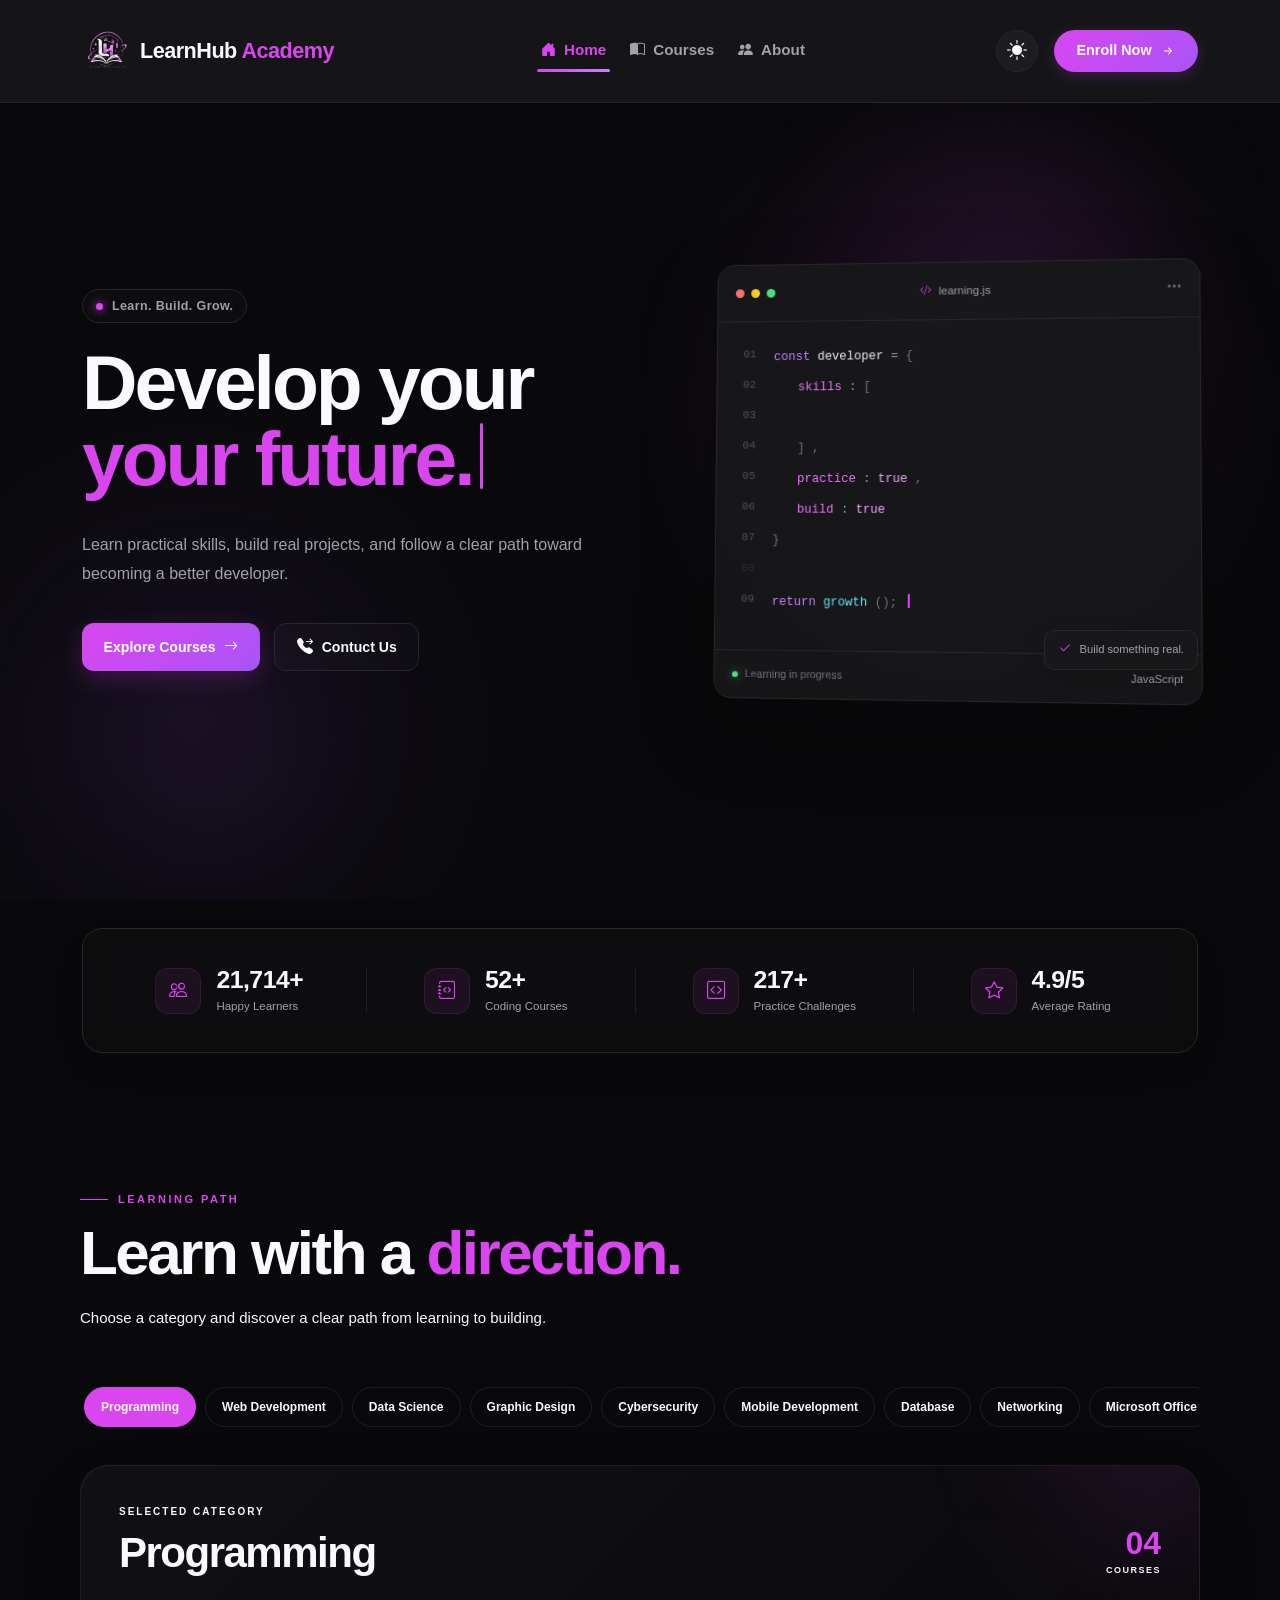
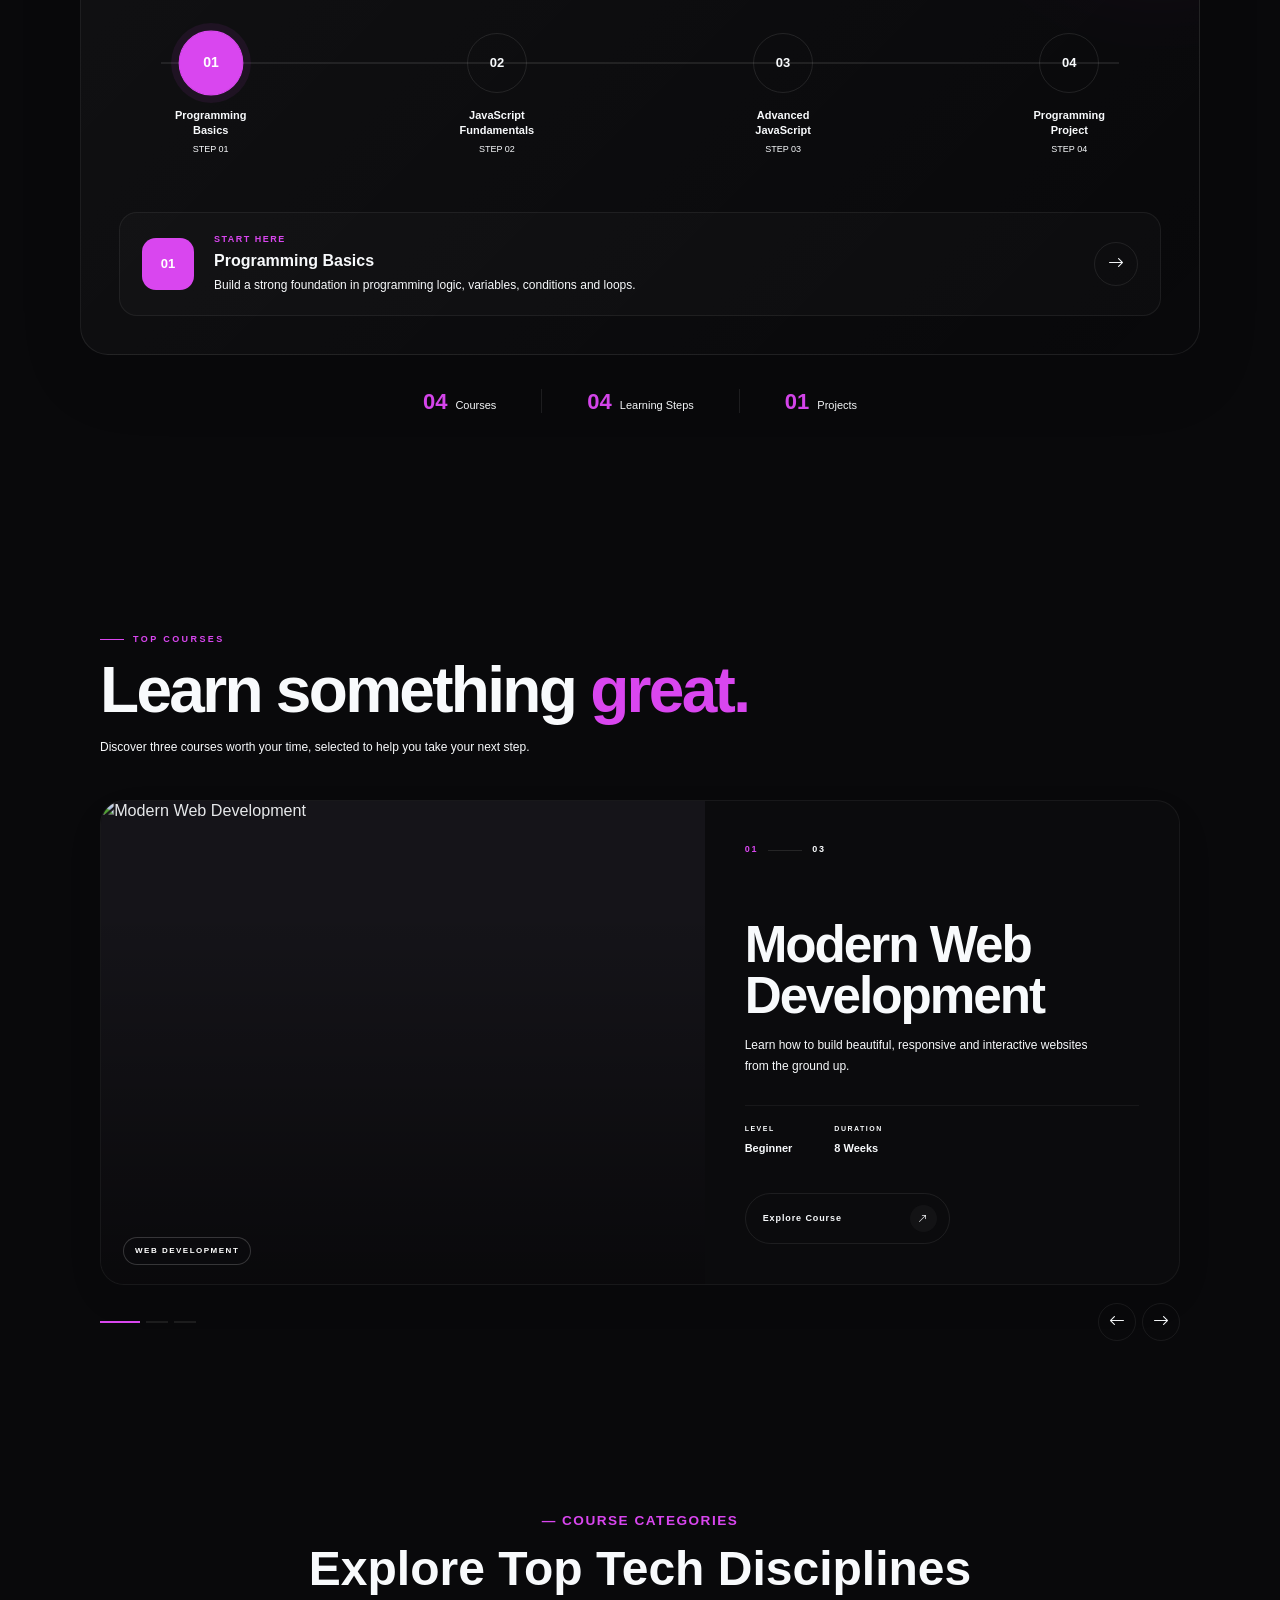
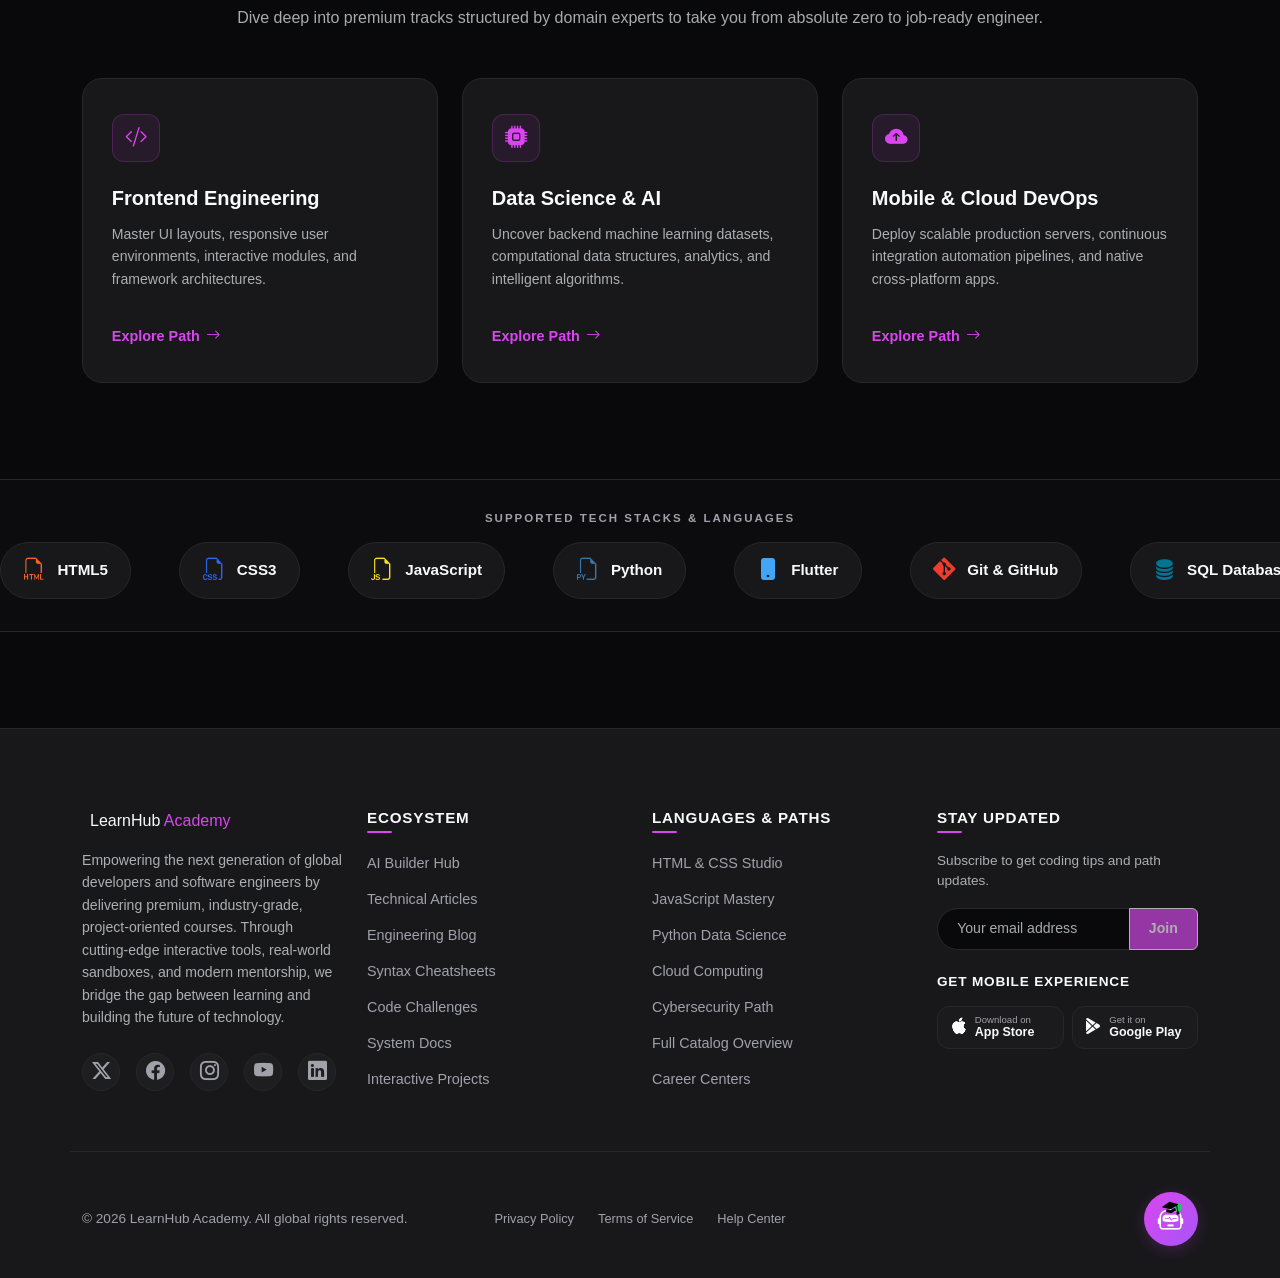
==== commit e8b067d1: "add onather section to home page" ====
--- a/index.html
+++ b/index.html
@@ -772,6 +772,78 @@
         </div>
 
     </section>
+
+    <!-- ==========================================
+     START OF ACADEMY CONTENT & TECH MARQUEE
+     ========================================== -->
+<section class="academy-content-section py-5" id="courses">
+    <div class="container py-4">
+        
+        <!-- Header Title Section -->
+        <div class="text-center mb-5 section-header">
+            <span class="text-uppercase badge-trending">— Course Categories</span>
+            <h2 class="display-5 fw-bold text-main mt-2">Explore Top Tech Disciplines</h2>
+            <p class="text-muted mx-auto header-lead">Dive deep into premium tracks structured by domain experts to take you from absolute zero to job-ready engineer.</p>
+        </div>
+
+        <!-- Upper Grid: Core Educational Content Categories -->
+        <div class="row g-4 justify-content-center mb-5">
+            
+            <!-- Category 1: Frontend Development -->
+            <div class="col-12 col-md-6 col-lg-4">
+                <div class="category-neon-card">
+                    <div class="category-icon-box"><i class="bi bi-code-slash"></i></div>
+                    <h4 class="category-title">Frontend Engineering</h4>
+                    <p class="category-text text-muted">Master UI layouts, responsive user environments, interactive modules, and framework architectures.</p>
+                    <a href="#" class="category-link">Explore Path <i class="bi bi-arrow-right"></i></a>
+                </div>
+            </div>
+
+            <!-- Category 2: Data Science & AI -->
+            <div class="col-12 col-md-6 col-lg-4">
+                <div class="category-neon-card">
+                    <div class="category-icon-box"><i class="bi bi-cpu-fill"></i></div>
+                    <h4 class="category-title">Data Science & AI</h4>
+                    <p class="category-text text-muted">Uncover backend machine learning datasets, computational data structures, analytics, and intelligent algorithms.</p>
+                    <a href="#" class="category-link">Explore Path <i class="bi bi-arrow-right"></i></a>
+                </div>
+            </div>
+
+            <!-- Category 3: Cloud & Mobile Dev -->
+            <div class="col-12 col-md-6 col-lg-4">
+                <div class="category-neon-card">
+                    <div class="category-icon-box"><i class="bi bi-cloud-arrow-up-fill"></i></div>
+                    <h4 class="category-title">Mobile & Cloud DevOps</h4>
+                    <p class="category-text text-muted">Deploy scalable production servers, continuous integration automation pipelines, and native cross-platform apps.</p>
+                    <a href="#" class="category-link">Explore Path <i class="bi bi-arrow-right"></i></a>
+                </div>
+            </div>
+
+        </div>
+
+    </div>
+
+    <!-- Moving Track -->
+    <div class="marquee-wrapper-zone mt-4">
+        <div class="marquee-title-box text-center mb-3">
+            <h6 class="text-uppercase dynamic-track-label">Supported Tech Stacks & Languages</h6>
+        </div>
+        
+        <!-- Main Moving Track Container -->
+        <div class="infinite-marquee-track" id="techMarquee">
+            <div class="marquee-content-block">
+                <div class="marquee-item"><i class="bi bi-filetype-html text-orange"></i><span>HTML5</span></div>
+                <div class="marquee-item"><i class="bi bi-filetype-css text-blue"></i><span>CSS3</span></div>
+                <div class="marquee-item"><i class="bi bi-filetype-js text-yellow"></i><span>JavaScript</span></div>
+                <div class="marquee-item"><i class="bi bi-filetype-py text-blue-light"></i><span>Python</span></div>
+                <div class="marquee-item"><i class="bi bi-phone-fill text-teal"></i><span>Flutter</span></div>
+                <div class="marquee-item"><i class="bi bi-git text-red"></i><span>Git & GitHub</span></div>
+                <div class="marquee-item"><i class="bi bi-database-fill text-purple"></i><span>SQL Databases</span></div>
+                <div class="marquee-item"><i class="bi bi-layers-half text-cyan"></i><span>React Framework</span></div>
+            </div>
+        </div>
+    </div>
+</section>
 
 
 
--- a/CSS/style.css
+++ b/CSS/style.css
@@ -422,6 +422,2618 @@
         padding: 0.55rem 1rem;
     }
 
+}
+
+/* =========================================================
+   LEARNHUB HERO SECTION
+========================================================= */
+
+.learnhub-hero {
+    min-height: 100vh;
+    position: relative;
+    overflow: hidden;
+
+    display: flex;
+    align-items: center;
+
+    padding: 150px 0 90px;
+
+    background:
+        radial-gradient(circle at 75% 45%,
+            rgba(217, 70, 239, 0.10),
+            transparent 30%),
+        radial-gradient(circle at 15% 80%,
+            rgba(168, 85, 247, 0.07),
+            transparent 25%),
+        var(--bg-main);
+
+    isolation: isolate;
+}
+
+/* =========================================================
+   BACKGROUND GLOW
+========================================================= */
+
+.hero-glow {
+    position: absolute;
+    border-radius: 50%;
+    pointer-events: none;
+    filter: blur(80px);
+    z-index: -1;
+}
+
+.hero-glow-one {
+    width: 280px;
+    height: 280px;
+
+    top: 15%;
+    right: 10%;
+
+    background: rgba(217, 70, 239, 0.08);
+}
+
+.hero-glow-two {
+    width: 220px;
+    height: 220px;
+
+    bottom: 5%;
+    left: 8%;
+
+    background: rgba(168, 85, 247, 0.06);
+}
+
+/* =========================================================
+   CONTAINER
+========================================================= */
+
+.hero-container {
+    width: 100%;
+
+    display: grid;
+    grid-template-columns: 1.05fr 0.95fr;
+
+    align-items: center;
+
+    gap: 90px;
+}
+
+/* =========================================================
+   LEFT CONTENT
+========================================================= */
+
+.hero-content {
+    max-width: 650px;
+
+    animation: heroContentReveal 0.9s ease forwards;
+}
+
+@keyframes heroContentReveal {
+
+    from {
+        opacity: 0;
+        transform: translateY(25px);
+    }
+
+    to {
+        opacity: 1;
+        transform: translateY(0);
+    }
+
+}
+
+/* =========================================================
+   SMALL LABEL
+========================================================= */
+
+.hero-small-label {
+    display: inline-flex;
+    align-items: center;
+    gap: 9px;
+
+    margin-bottom: 22px;
+
+    padding: 7px 13px;
+
+    border: 1px solid var(--border-color);
+
+    border-radius: 50px;
+
+    background: rgba(128, 128, 128, 0.04);
+
+    color: var(--text-muted);
+
+    font-size: 0.78rem;
+    font-weight: 600;
+
+    letter-spacing: 0.4px;
+}
+
+.label-dot {
+    width: 7px;
+    height: 7px;
+
+    border-radius: 50%;
+
+    background: var(--primary-color);
+
+    box-shadow:
+        0 0 10px var(--primary-color);
+
+    animation: labelPulse 2s infinite;
+}
+
+@keyframes labelPulse {
+
+    0%,
+    100% {
+        opacity: 0.5;
+        transform: scale(0.8);
+    }
+
+    50% {
+        opacity: 1;
+        transform: scale(1);
+    }
+
+}
+
+/* =========================================================
+   MAIN TITLE
+========================================================= */
+
+.hero-title {
+    margin: 0;
+
+    color: var(--text-main);
+
+    font-size: clamp(3.3rem, 6vw, 6.2rem);
+
+    font-weight: 700;
+
+    line-height: 0.98;
+
+    letter-spacing: -3px;
+}
+
+/* =========================================================
+   TYPING LINE
+========================================================= */
+
+.typing-line {
+    display: block;
+
+    min-height: 1.05em;
+
+    color: var(--primary-color);
+
+    position: relative;
+}
+
+#typingText {
+    display: inline-block;
+
+    white-space: nowrap;
+}
+
+/* Cursor */
+
+.typing-cursor {
+    display: inline-block;
+
+    width: 3px;
+    height: 0.85em;
+
+    margin-left: 7px;
+
+    vertical-align: -0.05em;
+
+    background: var(--primary-color);
+
+    border-radius: 3px;
+
+    animation: cursorBlink 0.75s infinite;
+}
+
+@keyframes cursorBlink {
+
+    0%,
+    45% {
+        opacity: 1;
+    }
+
+    46%,
+    100% {
+        opacity: 0;
+    }
+
+}
+
+/* =========================================================
+   DESCRIPTION
+========================================================= */
+
+.hero-description {
+    max-width: 540px;
+
+    margin: 30px 0 0;
+
+    color: var(--text-muted);
+
+    font-size: 1rem;
+
+    line-height: 1.8;
+
+    font-weight: 400;
+}
+
+/* =========================================================
+   BUTTONS
+========================================================= */
+
+.hero-buttons {
+    display: flex;
+    align-items: center;
+
+    gap: 14px;
+
+    margin-top: 34px;
+}
+
+.hero-btn {
+    display: inline-flex;
+    align-items: center;
+    justify-content: center;
+
+    gap: 9px;
+
+    min-height: 48px;
+
+    padding: 0.7rem 1.35rem;
+
+    border-radius: 12px;
+
+    text-decoration: none;
+
+    font-size: 0.88rem;
+
+    font-weight: 600;
+
+    transition:
+        transform 0.3s ease,
+        box-shadow 0.3s ease,
+        background 0.3s ease,
+        border-color 0.3s ease;
+}
+
+/* Primary */
+
+.hero-btn-primary {
+    color: #ffffff !important;
+
+    background:
+        linear-gradient(135deg,
+            var(--primary-color),
+            var(--primary-dark));
+
+    box-shadow:
+        0 8px 25px var(--primary-glow);
+}
+
+.hero-btn-primary:hover {
+    color: #ffffff !important;
+
+    transform: translateY(-3px);
+
+    box-shadow:
+        0 12px 32px rgba(217, 70, 239, 0.3);
+}
+
+.hero-btn-primary i {
+    transition: transform 0.3s ease;
+}
+
+.hero-btn-primary:hover i {
+    transform: translateX(4px);
+}
+
+/* Outline */
+
+.hero-btn-outline {
+    color: var(--text-main);
+
+    background: rgba(128, 128, 128, 0.04);
+
+    border: 1px solid var(--border-color);
+}
+
+.hero-btn-outline:hover {
+    color: var(--primary-color);
+
+    border-color: var(--primary-color);
+
+    transform: translateY(-3px);
+
+    background: rgba(217, 70, 239, 0.04);
+}
+
+.hero-btn-outline i {
+    font-size: 1rem;
+}
+
+/* =========================================================
+   RIGHT VISUAL
+========================================================= */
+
+.hero-visual {
+    position: relative;
+
+    display: flex;
+    align-items: center;
+    justify-content: center;
+
+    min-height: 470px;
+
+    animation: visualReveal 1s 0.15s ease both;
+}
+
+@keyframes visualReveal {
+
+    from {
+        opacity: 0;
+        transform: translateX(35px);
+    }
+
+    to {
+        opacity: 1;
+        transform: translateX(0);
+    }
+
+}
+
+/* =========================================================
+   CODE WINDOW
+========================================================= */
+
+.code-window {
+    width: min(100%, 500px);
+
+    border:
+        1px solid var(--border-color);
+
+    border-radius: 18px;
+
+    overflow: hidden;
+
+    background:
+        rgba(24, 24, 27, 0.92);
+
+    box-shadow:
+        0 30px 80px rgba(0, 0, 0, 0.25),
+        0 0 0 1px rgba(255, 255, 255, 0.015);
+
+    transform:
+        perspective(1000px) rotateY(-4deg) rotateX(2deg);
+
+    transition:
+        transform 0.5s ease,
+        box-shadow 0.5s ease;
+}
+
+[data-bs-theme="light"] .code-window {
+    background: #17171a;
+    border-color: #303036;
+}
+
+.code-window:hover {
+    transform:
+        perspective(1000px) rotateY(0deg) rotateX(0deg) translateY(-6px);
+
+    box-shadow:
+        0 35px 90px rgba(0, 0, 0, 0.3),
+        0 0 40px rgba(217, 70, 239, 0.08);
+}
+
+/* =========================================================
+   CODE HEADER
+========================================================= */
+
+.code-header {
+    height: 58px;
+
+    display: flex;
+    align-items: center;
+
+    padding: 0 18px;
+
+    border-bottom:
+        1px solid rgba(255, 255, 255, 0.07);
+
+    position: relative;
+}
+
+.window-dots {
+    display: flex;
+    gap: 7px;
+}
+
+.window-dots span {
+    width: 9px;
+    height: 9px;
+
+    border-radius: 50%;
+
+    background: #555;
+}
+
+.window-dots span:nth-child(1) {
+    background: #f87171;
+}
+
+.window-dots span:nth-child(2) {
+    background: #facc15;
+}
+
+.window-dots span:nth-child(3) {
+    background: #4ade80;
+}
+
+.code-file {
+    position: absolute;
+
+    left: 50%;
+
+    transform: translateX(-50%);
+
+    display: flex;
+    align-items: center;
+
+    gap: 7px;
+
+    color: #a1a1aa;
+
+    font-size: 0.72rem;
+}
+
+.code-file i {
+    color: var(--primary-color);
+}
+
+.code-header-icon {
+    margin-left: auto;
+
+    color: #71717a;
+
+    font-size: 0.9rem;
+}
+
+/* =========================================================
+   CODE BODY
+========================================================= */
+
+.code-body {
+    padding: 25px 0 28px;
+
+    min-height: 330px;
+
+    font-family:
+        "SFMono-Regular",
+        Consolas,
+        "Liberation Mono",
+        monospace;
+}
+
+.code-line {
+    display: flex;
+
+    min-height: 31px;
+
+    padding-right: 25px;
+}
+
+.line-number {
+    width: 58px;
+
+    flex-shrink: 0;
+
+    text-align: right;
+
+    padding-right: 18px;
+
+    color: #52525b;
+
+    font-size: 0.7rem;
+
+    user-select: none;
+}
+
+.code-text {
+    color: #d4d4d8;
+
+    font-size: 0.78rem;
+
+    line-height: 1.8;
+}
+
+.indent {
+    padding-left: 25px;
+}
+
+.indent-2 {
+    padding-left: 50px;
+}
+
+.keyword {
+    color: #c084fc;
+}
+
+.variable {
+    color: #f4f4f5;
+}
+
+.property {
+    color: #e879f9;
+}
+
+.operator {
+    color: #a1a1aa;
+}
+
+.bracket,
+.comma {
+    color: #71717a;
+}
+
+.string {
+    color: #86efac;
+
+    transition: opacity 0.25s ease;
+}
+
+.boolean {
+    color: #f0abfc;
+}
+
+.function {
+    color: #67e8f9;
+}
+
+.empty-line {
+    opacity: 0.4;
+}
+
+/* =========================================================
+   CODE CURSOR
+========================================================= */
+
+.typing-code-cursor {
+    display: inline-block;
+
+    width: 2px;
+    height: 14px;
+
+    margin-left: 3px;
+
+    vertical-align: -2px;
+
+    background: var(--primary-color);
+
+    animation: cursorBlink 0.8s infinite;
+}
+
+/* =========================================================
+   CODE FOOTER
+========================================================= */
+
+.code-footer {
+    height: 48px;
+
+    display: flex;
+    align-items: center;
+    justify-content: space-between;
+
+    padding: 0 18px;
+
+    border-top:
+        1px solid rgba(255, 255, 255, 0.07);
+
+    color: #71717a;
+
+    font-size: 0.68rem;
+}
+
+.code-status {
+    display: flex;
+    align-items: center;
+
+    gap: 7px;
+}
+
+.status-dot {
+    width: 6px;
+    height: 6px;
+
+    border-radius: 50%;
+
+    background: #4ade80;
+
+    box-shadow:
+        0 0 8px rgba(74, 222, 128, 0.6);
+}
+
+.code-language {
+    color: #a1a1aa;
+}
+
+/* =========================================================
+   FLOATING NOTE
+========================================================= */
+
+.hero-floating-note {
+    position: absolute;
+
+    right: 0;
+    bottom: 45px;
+
+    display: flex;
+    align-items: center;
+
+    gap: 8px;
+
+    padding: 9px 13px;
+
+    border:
+        1px solid var(--border-color);
+
+    border-radius: 10px;
+
+    background:
+        var(--bg-surface);
+
+    color: var(--text-muted);
+
+    font-size: 0.7rem;
+
+    box-shadow:
+        0 12px 30px rgba(0, 0, 0, 0.12);
+
+    animation:
+        floatingNote 4s ease-in-out infinite;
+}
+
+.hero-floating-note i {
+    color: var(--primary-color);
+
+    font-size: 0.85rem;
+}
+
+@keyframes floatingNote {
+
+    0%,
+    100% {
+        transform: translateY(0);
+    }
+
+    50% {
+        transform: translateY(-7px);
+    }
+
+}
+
+/* =========================================================
+   SCROLL
+========================================================= */
+
+.hero-scroll {
+    position: absolute;
+
+    bottom: 25px;
+    left: 50%;
+
+    transform: translateX(-50%);
+
+    display: flex;
+    align-items: center;
+
+    gap: 8px;
+
+    color: var(--text-muted);
+
+    font-size: 0.68rem;
+
+    opacity: 0.65;
+
+    animation:
+        scrollFloat 2s ease-in-out infinite;
+}
+
+.hero-scroll i {
+    color: var(--primary-color);
+}
+
+@keyframes scrollFloat {
+
+    0%,
+    100% {
+        transform:
+            translateX(-50%) translateY(0);
+    }
+
+    50% {
+        transform:
+            translateX(-50%) translateY(5px);
+    }
+
+}
+
+/* =========================================================
+   RESPONSIVE
+========================================================= */
+
+@media (max-width: 991.98px) {
+
+    .learnhub-hero {
+        padding-top: 130px;
+        padding-bottom: 100px;
+    }
+
+    .hero-container {
+        grid-template-columns: 1fr;
+
+        gap: 70px;
+    }
+
+    .hero-content {
+        max-width: 720px;
+
+        margin: 0 auto;
+
+        text-align: center;
+    }
+
+    .hero-small-label {
+        margin-left: auto;
+        margin-right: auto;
+    }
+
+    .hero-description {
+        margin-left: auto;
+        margin-right: auto;
+    }
+
+    .hero-buttons {
+        justify-content: center;
+    }
+
+    .hero-visual {
+        min-height: auto;
+    }
+
+    .code-window {
+        transform: none;
+    }
+
+    .code-window:hover {
+        transform: translateY(-5px);
+    }
+
+    .hero-floating-note {
+        right: calc(50% - 250px);
+    }
+
+}
+
+@media (max-width: 575.98px) {
+
+    .learnhub-hero {
+        padding-top: 115px;
+        padding-bottom: 90px;
+    }
+
+    .hero-container {
+        gap: 50px;
+    }
+
+    .hero-title {
+        font-size: clamp(2.7rem, 13vw, 4rem);
+
+        letter-spacing: -2px;
+    }
+
+    .hero-description {
+        font-size: 0.9rem;
+
+        line-height: 1.7;
+    }
+
+    .hero-buttons {
+        flex-direction: column;
+
+        width: 100%;
+    }
+
+    .hero-btn {
+        width: 100%;
+    }
+
+    .hero-visual {
+        width: 100%;
+    }
+
+    .code-window {
+        width: 100%;
+
+        border-radius: 14px;
+    }
+
+    .code-body {
+        padding-top: 20px;
+    }
+
+    .line-number {
+        width: 42px;
+
+        padding-right: 12px;
+    }
+
+    .code-text {
+        font-size: 0.67rem;
+    }
+
+    .indent {
+        padding-left: 12px;
+    }
+
+    .indent-2 {
+        padding-left: 25px;
+    }
+
+    .hero-floating-note {
+        right: 5px;
+        bottom: -22px;
+
+        font-size: 0.63rem;
+    }
+
+    .hero-scroll {
+        display: none;
+    }
+
+}
+
+
+
+/* =========================================================
+   LEARNHUB STATS
+========================================================= */
+
+.learnhub-stats {
+
+    position: relative;
+
+    padding: 28px 0;
+
+    background:
+        var(--bg-main);
+
+}
+
+
+/* =========================================================
+   MAIN WRAPPER
+========================================================= */
+
+.stats-wrapper {
+
+    width: 100%;
+
+    min-height: 125px;
+
+    display: flex;
+
+    align-items: center;
+
+    justify-content: space-around;
+
+    padding: 22px 35px;
+
+    border: 1px solid var(--border-color);
+
+    border-radius: 20px;
+
+    background:
+        rgba(128, 128, 128, 0.035);
+
+    backdrop-filter: blur(14px);
+
+    -webkit-backdrop-filter: blur(14px);
+
+    box-shadow:
+        0 15px 40px rgba(0, 0, 0, 0.04);
+
+}
+
+
+/* =========================================================
+   STAT ITEM
+========================================================= */
+
+.stat-item {
+
+    display: flex;
+
+    align-items: center;
+
+    gap: 15px;
+
+    min-width: 190px;
+
+    padding: 8px 18px;
+
+}
+
+
+/* =========================================================
+   ICON
+========================================================= */
+
+.stat-icon {
+
+    width: 46px;
+
+    height: 46px;
+
+    flex-shrink: 0;
+
+    display: flex;
+
+    align-items: center;
+
+    justify-content: center;
+
+    border-radius: 13px;
+
+    color: var(--primary-color);
+
+    background:
+        rgba(217, 70, 239, 0.08);
+
+    border:
+        1px solid rgba(217, 70, 239, 0.12);
+
+    font-size: 1.15rem;
+
+    transition:
+        transform .3s ease,
+        background .3s ease,
+        box-shadow .3s ease;
+}
+
+
+/* =========================================================
+   CONTENT
+========================================================= */
+
+.stat-content h3 {
+
+    margin: 0;
+
+    color: var(--text-main);
+
+    font-size: 1.55rem;
+
+    font-weight: 700;
+
+    line-height: 1.1;
+
+    letter-spacing: -0.5px;
+}
+
+
+.stat-content p {
+
+    margin: 5px 0 0;
+
+    color: var(--text-muted);
+
+    font-size: .72rem;
+
+    white-space: nowrap;
+}
+
+
+/* =========================================================
+   DIVIDER
+========================================================= */
+
+.stat-divider {
+
+    width: 1px;
+
+    height: 45px;
+
+    flex-shrink: 0;
+
+    background:
+        var(--border-color);
+
+    opacity: .7;
+}
+
+
+/* =========================================================
+   HOVER
+========================================================= */
+
+.stat-item {
+
+    transition:
+        transform .3s ease;
+}
+
+
+.stat-item:hover {
+
+    transform:
+        translateY(-3px);
+}
+
+
+.stat-item:hover .stat-icon {
+
+    transform:
+        translateY(-2px);
+
+    background:
+        rgba(217, 70, 239, 0.13);
+
+    box-shadow:
+        0 8px 20px rgba(217, 70, 239, 0.10);
+}
+
+
+/* =========================================================
+   RESPONSIVE
+========================================================= */
+
+@media (max-width: 991.98px) {
+
+    .stats-wrapper {
+
+        display: grid;
+
+        grid-template-columns:
+            1fr 1fr;
+
+        gap: 22px;
+
+        padding: 25px;
+    }
+
+
+    .stat-divider {
+
+        display: none;
+    }
+
+
+    .stat-item {
+
+        justify-content: center;
+    }
+
+}
+
+
+@media (max-width: 575.98px) {
+
+    .learnhub-stats {
+
+        padding: 20px 0;
+    }
+
+
+    .stats-wrapper {
+
+        grid-template-columns: 1fr;
+
+        gap: 18px;
+
+        padding: 22px 18px;
+
+        border-radius: 17px;
+    }
+
+
+    .stat-item {
+
+        justify-content: flex-start;
+
+        padding: 5px 12px;
+    }
+
+
+    .stat-icon {
+
+        width: 42px;
+
+        height: 42px;
+    }
+
+
+    .stat-content h3 {
+
+        font-size: 1.35rem;
+    }
+
+}
+
+
+
+
+
+
+
+
+
+
+
+
+
+
+
+
+
+/* =========================================
+   LEARNING PATH SECTION
+========================================= */
+
+.learning-path-section {
+    padding: 110px 0;
+    background: var(--background);
+    color: var(--text);
+    overflow: hidden;
+}
+
+.learning-path-container {
+    width: min(1120px, calc(100% - 48px));
+    margin: 0 auto;
+}
+
+/* =========================================
+   HEADING
+========================================= */
+
+.learning-path-heading {
+    max-width: 650px;
+    margin-bottom: 48px;
+}
+
+.learning-path-eyebrow {
+    display: flex;
+    align-items: center;
+    gap: 10px;
+
+    margin-bottom: 14px;
+
+    font-size: 11px;
+    font-weight: 700;
+    letter-spacing: 2.5px;
+    color: var(--primary-color);
+}
+
+.learning-path-eyebrow span {
+    width: 28px;
+    height: 1px;
+    background: var(--primary-color);
+}
+
+.learning-path-heading h2 {
+    margin: 0;
+    font-size: clamp(36px, 5vw, 62px);
+    line-height: 1;
+    letter-spacing: -2.5px;
+    font-weight: 800;
+}
+
+.learning-path-heading h2 em {
+    color: var(--primary-color);
+    font-style: normal;
+}
+
+.learning-path-heading p {
+    margin: 20px 0 0;
+    max-width: 560px;
+
+    font-size: 15px;
+    line-height: 1.8;
+    color: var(--muted);
+}
+
+/* =========================================
+   CATEGORY NAVIGATION
+========================================= */
+.learning-path-categories {
+    position: relative;
+    z-index: 5;
+
+    display: flex;
+    align-items: center;
+    gap: 9px;
+
+    margin-bottom: 28px;
+
+    overflow-x: auto;
+    overflow-y: visible;
+
+    padding: 8px 4px 10px;
+
+    scrollbar-width: none;
+}
+
+.learning-path-categories::-webkit-scrollbar {
+    display: none;
+}
+
+.path-category {
+    position: relative;
+    z-index: 1;
+
+    flex: 0 0 auto;
+
+    border: 1px solid rgba(128, 128, 128, 0.18);
+    background: transparent;
+
+    color: var(--muted);
+
+    padding: 10px 16px;
+    border-radius: 999px;
+
+    font: inherit;
+    font-size: 12px;
+    font-weight: 600;
+
+    cursor: pointer;
+
+    transition:
+        color 0.25s ease,
+        background 0.25s ease,
+        border-color 0.25s ease,
+        transform 0.25s ease,
+        box-shadow 0.25s ease;
+}
+
+.path-category:hover {
+    z-index: 10;
+
+    color: var(--text);
+
+    border-color: var(--primary-color);
+
+    transform: translateY(-2px);
+
+    box-shadow:
+        0 6px 18px rgba(217, 70, 239, 0.12);
+}
+
+.path-category.active {
+    z-index: 2;
+
+    color: #fff;
+
+    background: var(--primary-color);
+    border-color: var(--primary-color);
+}
+
+/* =========================================
+   MAIN PATH CARD
+========================================= */
+
+.learning-path-card {
+    position: relative;
+
+    padding: 38px;
+
+    border: 1px solid rgba(128, 128, 128, 0.16);
+    border-radius: 28px;
+
+    background:
+        linear-gradient(135deg,
+            rgba(255, 255, 255, 0.035),
+            rgba(255, 255, 255, 0));
+
+    box-shadow:
+        0 25px 70px rgba(0, 0, 0, 0.08);
+
+    overflow: hidden;
+}
+
+.learning-path-card::before {
+    content: "";
+
+    position: absolute;
+
+    width: 280px;
+    height: 280px;
+
+    top: -180px;
+    right: -100px;
+
+    background: var(--primary-color);
+
+    opacity: 0.08;
+
+    border-radius: 50%;
+
+    filter: blur(60px);
+
+    pointer-events: none;
+}
+
+/* =========================================
+   CARD HEADER
+========================================= */
+
+.path-card-header {
+    display: flex;
+    align-items: flex-end;
+    justify-content: space-between;
+
+    gap: 30px;
+
+    margin-bottom: 55px;
+}
+
+.path-card-title span {
+    display: block;
+
+    margin-bottom: 9px;
+
+    font-size: 10px;
+    font-weight: 700;
+    letter-spacing: 2px;
+
+    color: var(--muted);
+}
+
+.path-card-title h3 {
+    margin: 0;
+
+    font-size: clamp(28px, 4vw, 42px);
+    font-weight: 800;
+
+    letter-spacing: -1.5px;
+}
+
+.path-card-counter {
+    display: flex;
+    flex-direction: column;
+    align-items: flex-end;
+}
+
+.path-card-counter strong {
+    font-size: 32px;
+    line-height: 1;
+
+    color: var(--primary-color);
+}
+
+.path-card-counter span {
+    margin-top: 5px;
+
+    font-size: 9px;
+    letter-spacing: 1.5px;
+    font-weight: 700;
+
+    color: var(--muted);
+}
+
+/* =========================================
+   LEARNING ROAD
+========================================= */
+
+.learning-road {
+    position: relative;
+
+    min-height: 145px;
+
+    margin-bottom: 34px;
+}
+
+.road-line,
+.road-progress {
+    position: absolute;
+
+    top: 29px;
+    left: 4%;
+    right: 4%;
+
+    height: 2px;
+}
+
+.road-line {
+    background: rgba(128, 128, 128, 0.18);
+}
+
+.road-progress {
+    right: auto;
+    width: 0;
+
+    background: var(--primary-color);
+
+    box-shadow:
+        0 0 12px var(--primary-color);
+
+    transition: width 0.7s ease;
+}
+
+.road-steps {
+    position: relative;
+
+    display: flex;
+    justify-content: space-between;
+
+    width: 92%;
+    margin: 0 auto;
+}
+
+.road-step {
+    position: relative;
+
+    display: flex;
+    flex-direction: column;
+    align-items: center;
+
+    width: 100px;
+
+    text-align: center;
+}
+
+.road-step-dot {
+    position: relative;
+    z-index: 2;
+
+    width: 60px;
+    height: 60px;
+
+    display: grid;
+    place-items: center;
+
+    border: 1px solid rgba(128, 128, 128, 0.2);
+    border-radius: 50%;
+
+    background: var(--background);
+
+    color: var(--muted);
+
+    font-size: 13px;
+    font-weight: 700;
+
+    transition:
+        background 0.4s ease,
+        color 0.4s ease,
+        border-color 0.4s ease,
+        transform 0.4s ease,
+        box-shadow 0.4s ease;
+}
+
+.road-step.active .road-step-dot,
+.road-step.completed .road-step-dot {
+    color: #fff;
+
+    background: var(--primary-color);
+    border-color: var(--primary-color);
+
+    box-shadow:
+        0 0 0 7px rgba(217, 70, 239, 0.08);
+}
+
+.road-step.active .road-step-dot {
+    transform: scale(1.08);
+}
+
+.road-step-title {
+    margin-top: 15px;
+
+    font-size: 11px;
+    font-weight: 700;
+
+    color: var(--text);
+
+    line-height: 1.4;
+}
+
+.road-step-number {
+    margin-top: 4px;
+
+    font-size: 9px;
+    color: var(--muted);
+}
+
+/* =========================================
+   CURRENT COURSE
+========================================= */
+
+.current-course {
+    display: flex;
+    align-items: center;
+
+    gap: 20px;
+
+    padding: 20px 22px;
+
+    border: 1px solid rgba(128, 128, 128, 0.14);
+    border-radius: 18px;
+
+    background: rgba(128, 128, 128, 0.035);
+
+    transition:
+        transform 0.3s ease,
+        border-color 0.3s ease;
+}
+
+.current-course:hover {
+    transform: translateY(-2px);
+    border-color: rgba(217, 70, 239, 0.35);
+}
+
+.current-course-number {
+    flex: 0 0 52px;
+
+    width: 52px;
+    height: 52px;
+
+    display: grid;
+    place-items: center;
+
+    border-radius: 14px;
+
+    background: var(--primary-color);
+
+    color: #fff;
+
+    font-size: 13px;
+    font-weight: 800;
+}
+
+.current-course-content {
+    flex: 1;
+}
+
+.current-course-content span {
+    display: block;
+
+    margin-bottom: 5px;
+
+    font-size: 9px;
+    letter-spacing: 1.5px;
+    font-weight: 700;
+
+    color: var(--primary-color);
+}
+
+.current-course-content h4 {
+    margin: 0 0 5px;
+
+    font-size: 16px;
+    font-weight: 750;
+}
+
+.current-course-content p {
+    margin: 0;
+
+    font-size: 12px;
+    line-height: 1.6;
+
+    color: var(--muted);
+}
+
+.course-next-btn {
+    flex: 0 0 44px;
+
+    width: 44px;
+    height: 44px;
+
+    display: grid;
+    place-items: center;
+
+    border: 1px solid rgba(128, 128, 128, 0.18);
+    border-radius: 50%;
+
+    background: transparent;
+
+    color: var(--text);
+
+    cursor: pointer;
+
+    transition:
+        background 0.25s ease,
+        color 0.25s ease,
+        transform 0.25s ease;
+}
+
+.course-next-btn:hover {
+    color: #fff;
+    background: var(--primary-color);
+
+    transform: translateX(3px);
+}
+
+/* =========================================
+   FOOTER STATS
+========================================= */
+
+.learning-path-footer {
+    display: flex;
+    align-items: center;
+    justify-content: center;
+
+    gap: 45px;
+
+    margin-top: 30px;
+}
+
+.path-footer-item {
+    display: flex;
+    align-items: baseline;
+    gap: 8px;
+}
+
+.path-footer-item strong {
+    font-size: 22px;
+    color: var(--primary-color);
+}
+
+.path-footer-item span {
+    font-size: 11px;
+    color: var(--muted);
+}
+
+.path-footer-divider {
+    width: 1px;
+    height: 24px;
+
+    background: rgba(128, 128, 128, 0.18);
+}
+
+/* =========================================
+   RESPONSIVE
+========================================= */
+
+@media (max-width: 768px) {
+
+    .learning-path-section {
+        padding: 80px 0;
+    }
+
+    .learning-path-container {
+        width: min(100% - 30px, 1120px);
+    }
+
+    .learning-path-heading {
+        margin-bottom: 32px;
+    }
+
+    .learning-path-heading h2 {
+        letter-spacing: -1.5px;
+    }
+
+    .learning-path-card {
+        padding: 24px 18px;
+        border-radius: 22px;
+    }
+
+    .path-card-header {
+        align-items: flex-start;
+        margin-bottom: 42px;
+    }
+
+    .learning-road {
+        overflow-x: auto;
+        padding-bottom: 15px;
+        scrollbar-width: none;
+    }
+
+    .learning-road::-webkit-scrollbar {
+        display: none;
+    }
+
+    .road-steps {
+        min-width: 520px;
+    }
+
+    .road-line,
+    .road-progress {
+        min-width: 478px;
+    }
+
+    .current-course {
+        align-items: flex-start;
+    }
+
+    .current-course-number {
+        flex-basis: 44px;
+        width: 44px;
+        height: 44px;
+    }
+
+    .current-course-content p {
+        font-size: 11px;
+    }
+
+    .learning-path-footer {
+        gap: 18px;
+    }
+
+    .path-footer-item {
+        flex-direction: column;
+        align-items: center;
+        gap: 2px;
+    }
+}
+
+@media (max-width: 480px) {
+
+    .learning-path-heading p {
+        font-size: 13px;
+    }
+
+    .path-card-counter {
+        display: none;
+    }
+
+    .current-course {
+        gap: 13px;
+        padding: 16px;
+    }
+
+    .course-next-btn {
+        flex-basis: 38px;
+        width: 38px;
+        height: 38px;
+    }
+
+    .learning-path-footer {
+        gap: 12px;
+    }
+
+    .path-footer-divider {
+        height: 20px;
+    }
+
+    .path-footer-item strong {
+        font-size: 18px;
+    }
+
+    .path-footer-item span {
+        font-size: 9px;
+    }
+}
+
+
+
+/* =========================================
+   TOP COURSES
+========================================= */
+
+.top-courses-section {
+    position: relative;
+
+    padding: 105px 0 95px;
+
+    background: var(--background);
+    color: var(--text);
+
+    overflow: hidden;
+}
+
+
+.top-courses-container {
+    width: min(1080px, calc(100% - 48px));
+
+    margin: 0 auto;
+}
+
+
+/* =========================================
+   HEADING
+========================================= */
+
+.top-courses-heading {
+    margin-bottom: 42px;
+}
+
+
+.top-courses-eyebrow {
+    display: flex;
+    align-items: center;
+
+    gap: 9px;
+
+    margin-bottom: 13px;
+
+    color: var(--primary-color);
+
+    font-size: 9px;
+    font-weight: 800;
+
+    letter-spacing: 2.4px;
+}
+
+
+.top-courses-eyebrow span {
+    width: 24px;
+    height: 1px;
+
+    background: var(--primary-color);
+}
+
+
+.top-courses-heading h2 {
+    max-width: 650px;
+
+    margin: 0;
+
+    font-size: clamp(39px, 5.2vw, 64px);
+
+    line-height: .97;
+
+    letter-spacing: -2.7px;
+
+    font-weight: 800;
+}
+
+
+.top-courses-heading h2 em {
+    color: var(--primary-color);
+
+    font-style: normal;
+}
+
+
+.top-courses-heading p {
+    max-width: 440px;
+
+    margin: 16px 0 0;
+
+    color: var(--muted);
+
+    font-size: 12px;
+
+    line-height: 1.75;
+}
+
+
+/* =========================================
+   SHOWCASE
+========================================= */
+
+.top-course-showcase {
+    display: grid;
+
+    grid-template-columns: 1.12fr .88fr;
+
+    /*
+       ثابت نگه داشتن کل کارت
+    */
+    height: 485px;
+    min-height: 485px;
+
+    border: 1px solid rgba(128, 128, 128, .11);
+
+    border-radius: 24px;
+
+    overflow: hidden;
+
+    background:
+        rgba(128, 128, 128, .025);
+
+    box-shadow:
+        0 15px 45px rgba(0, 0, 0, .045);
+}
+
+
+/* =========================================
+   IMAGE FRAME
+========================================= */
+
+.top-course-visual {
+    position: relative;
+
+    width: 100%;
+    height: 485px;
+    min-height: 485px;
+
+    overflow: hidden;
+
+    background: #151419;
+}
+
+
+
+.top-course-visual img {
+    display: block;
+
+    width: 100%;
+    height: 100%;
+
+    object-fit: cover;
+    object-position: center;
+
+    opacity: .94;
+
+    transform: scale(1.01);
+
+    transition:
+        opacity .35s ease,
+        transform .8s cubic-bezier(.2,.8,.2,1);
+}
+
+
+.top-course-visual:hover img {
+    transform: scale(1.035);
+}
+
+
+.top-course-visual img.is-changing {
+    opacity: 0;
+}
+
+
+/* =========================================
+   IMAGE OVERLAY
+========================================= */
+
+.top-course-overlay {
+    position: absolute;
+
+    inset: 0;
+
+    background:
+        linear-gradient(
+            180deg,
+            rgba(0,0,0,.02) 25%,
+            rgba(0,0,0,.55) 100%
+        );
+
+    pointer-events: none;
+}
+
+
+/* =========================================
+   CATEGORY
+========================================= */
+
+.top-course-category {
+    position: absolute;
+
+    left: 22px;
+    bottom: 21px;
+
+    z-index: 2;
+
+    padding: 7px 11px;
+
+    border:
+        1px solid rgba(255,255,255,.18);
+
+    border-radius: 999px;
+
+    background:
+        rgba(15,15,18,.32);
+
+    backdrop-filter: blur(10px);
+
+    color: #fff;
+
+    font-size: 8px;
+    font-weight: 800;
+
+    letter-spacing: 1.5px;
+}
+
+
+/* =========================================
+   COURSE INFO
+========================================= */
+
+.top-course-info {
+    display: flex;
+    flex-direction: column;
+
+    min-width: 0;
+    height: 100%;
+
+    box-sizing: border-box;
+
+    padding: 42px 40px;
+}
+
+
+/* =========================================
+   NUMBER
+========================================= */
+
+.top-course-number {
+    display: flex;
+    align-items: center;
+
+    gap: 10px;
+
+    color: var(--muted);
+
+    font-size: 9px;
+
+    font-weight: 700;
+
+    letter-spacing: 1.8px;
+}
+
+
+.top-course-number span:first-child {
+    color: var(--primary-color);
+}
+
+
+.number-line {
+    width: 34px;
+    height: 1px;
+
+    background:
+        rgba(128,128,128,.22);
+}
+
+
+/* =========================================
+   TITLE
+========================================= */
+
+.top-course-info h3 {
+    max-width: 390px;
+
+    margin: 62px 0 14px;
+
+    font-size:
+        clamp(34px, 4vw, 52px);
+
+    line-height: 1;
+
+    letter-spacing: -2px;
+
+    font-weight: 800;
+
+    transition:
+        opacity .25s ease,
+        transform .25s ease;
+}
+
+
+.top-course-info h3.is-changing {
+    opacity: 0;
+
+    transform:
+        translateY(7px);
+}
+
+
+/* =========================================
+   DESCRIPTION
+========================================= */
+
+.top-course-info > p {
+    max-width: 350px;
+
+    margin: 0;
+
+    color: var(--muted);
+
+    font-size: 12px;
+
+    line-height: 1.75;
+
+    transition:
+        opacity .25s ease,
+        transform .25s ease;
+}
+
+
+.top-course-info > p.is-changing {
+    opacity: 0;
+
+    transform:
+        translateY(6px);
+}
+
+
+/* =========================================
+   META
+========================================= */
+
+.top-course-meta {
+    display: flex;
+
+    gap: 42px;
+
+    margin-top: 28px;
+
+    padding-top: 18px;
+
+    border-top:
+        1px solid rgba(128,128,128,.11);
+}
+
+
+.top-course-meta div {
+    display: flex;
+
+    flex-direction: column;
+
+    gap: 5px;
+}
+
+
+.top-course-meta span {
+    font-size: 7px;
+
+    font-weight: 800;
+
+    letter-spacing: 1.5px;
+
+    color: var(--muted);
+}
+
+
+.top-course-meta strong {
+    font-size: 11px;
+
+    font-weight: 700;
+
+    color: var(--text);
+}
+
+
+/* =========================================
+   BUTTON
+========================================= */
+
+.top-course-btn {
+    display: inline-flex;
+
+    align-items: center;
+
+    justify-content: space-between;
+
+    width: 205px;
+
+    margin-top: auto;
+
+    padding: 11px 12px 11px 17px;
+
+    border:
+        1px solid rgba(128,128,128,.16);
+
+    border-radius: 999px;
+
+    background: transparent;
+
+    color: var(--text);
+
+    text-decoration: none;
+
+    font-size: 9px;
+
+    font-weight: 800;
+
+    letter-spacing: .9px;
+
+    transition:
+        background .25s ease,
+        color .25s ease,
+        border-color .25s ease,
+        transform .25s ease;
+}
+
+
+.top-course-btn i {
+    display: grid;
+
+    place-items: center;
+
+    width: 27px;
+    height: 27px;
+
+    border-radius: 50%;
+
+    background:
+        rgba(128,128,128,.07);
+
+    transition:
+        transform .25s ease;
+}
+
+
+.top-course-btn:hover {
+    color: #fff;
+
+    background:
+        var(--primary-color);
+
+    border-color:
+        var(--primary-color);
+
+    transform:
+        translateY(-1px);
+}
+
+
+.top-course-btn:hover i {
+    color:
+        var(--primary-color);
+
+    background: #fff;
+
+    transform:
+        translate(2px,-2px);
+}
+
+
+/* =========================================
+   NAVIGATION
+========================================= */
+
+.top-course-navigation {
+    display: flex;
+
+    align-items: center;
+
+    justify-content: space-between;
+
+    margin-top: 18px;
+}
+
+
+/* =========================================
+   PROGRESS
+========================================= */
+
+.top-course-progress {
+    display: flex;
+
+    align-items: center;
+
+    gap: 6px;
+}
+
+
+.top-course-progress span {
+    display: block;
+
+    width: 22px;
+    height: 2px;
+
+    background:
+        rgba(128,128,128,.16);
+
+    cursor: pointer;
+
+    transition:
+        width .3s ease,
+        background .3s ease;
+}
+
+
+.top-course-progress span.active {
+    width: 40px;
+
+    background:
+        var(--primary-color);
+}
+
+
+/* =========================================
+   CONTROLS
+========================================= */
+
+.top-course-controls {
+    display: flex;
+
+    gap: 6px;
+}
+
+
+.top-course-controls button {
+    width: 38px;
+    height: 38px;
+
+    display: grid;
+
+    place-items: center;
+
+    border:
+        1px solid rgba(128,128,128,.14);
+
+    border-radius: 50%;
+
+    background: transparent;
+
+    color: var(--text);
+
+    cursor: pointer;
+
+    transition:
+        background .25s ease,
+        color .25s ease,
+        border-color .25s ease,
+        transform .25s ease;
+}
+
+
+.top-course-controls button:hover {
+    color: #fff;
+
+    background:
+        var(--primary-color);
+
+    border-color:
+        var(--primary-color);
+
+    transform:
+        translateY(-1px);
+}
+
+
+/* =========================================
+   TABLET
+========================================= */
+
+@media (max-width: 850px) {
+
+    .top-course-showcase {
+        grid-template-columns: 1fr;
+
+        height: auto;
+        min-height: 0;
+    }
+
+
+    .top-course-visual {
+        height: 350px;
+        min-height: 350px;
+    }
+
+
+    .top-course-info {
+        height: auto;
+        min-height: 420px;
+
+        padding: 35px;
+    }
+
+
+    .top-course-info h3 {
+        margin-top: 45px;
+    }
+}
+
+
+/* =========================================
+   MOBILE
+========================================= */
+
+@media (max-width: 600px) {
+
+    .top-courses-section {
+        padding: 80px 0;
+    }
+
+
+    .top-courses-container {
+        width:
+            min(100% - 30px, 1080px);
+    }
+
+
+    .top-courses-heading {
+        margin-bottom: 30px;
+    }
+
+
+    .top-courses-heading h2 {
+        font-size: 41px;
+
+        letter-spacing: -2px;
+    }
+
+
+    .top-course-showcase {
+        border-radius: 20px;
+    }
+
+
+    .top-course-visual {
+        height: 280px;
+        min-height: 280px;
+    }
+
+
+    .top-course-category {
+        left: 18px;
+        bottom: 18px;
+    }
+
+
+    .top-course-info {
+        min-height: 390px;
+
+        padding: 27px 22px;
+    }
+
+
+    .top-course-info h3 {
+        margin-top: 38px;
+
+        font-size: 36px;
+    }
+
+
+    .top-course-btn {
+        width: 100%;
+    }
+}
+/* ==========================================================================
+   ACADEMY CATEGORIES & INFINITE MOVING MARQUEE DESIGN SYSTEM
+   ========================================================================== */
+.academy-content-section {
+    background-color: var(--bg-main);
+    overflow: hidden;
+}
+
+/* Badge Headers */
+.badge-trending {
+    color: var(--primary-color);
+    font-weight: 700;
+    font-size: 0.85rem;
+    letter-spacing: 1.5px;
+}
+
+/* Upper Cards Styles Architecture */
+.category-neon-card {
+    background-color: var(--bg-surface);
+    border: 1px solid var(--border-color);
+    padding: 2.2rem 1.8rem;
+    border-radius: var(--radius-lg);
+    height: 100%;
+    display: flex;
+    flex-direction: column;
+    align-items: flex-start;
+    transition: transform 0.35s cubic-bezier(0.25, 1, 0.5, 1), border-color 0.3s ease, box-shadow 0.3s ease;
+}
+
+/* Glow transformation card interaction */
+.category-neon-card:hover {
+    transform: translateY(-6px);
+    border-color: var(--primary-color) !important;
+    box-shadow: 0 10px 30px -10px var(--primary-glow);
+}
+
+.category-icon-box {
+    width: 48px;
+    height: 48px;
+    background-color: rgba(217, 70, 239, 0.08);
+    border: 1px solid rgba(217, 70, 239, 0.2);
+    border-radius: var(--radius-md);
+    color: var(--primary-color);
+    display: flex;
+    align-items: center;
+    justify-content: center;
+    font-size: 1.4rem;
+    margin-bottom: 1.5rem;
+}
+
+.category-title {
+    font-size: 1.25rem;
+    font-weight: 700;
+    color: var(--text-main);
+    margin-bottom: 0.8rem;
+}
+
+.category-text {
+    font-size: 0.88rem;
+    line-height: 1.6;
+    flex-grow: 1; 
+}
+
+.category-link {
+    color: var(--primary-color);
+    text-decoration: none !important;
+    font-size: 0.9rem;
+    font-weight: 600;
+    margin-top: 1.2rem;
+    display: inline-flex;
+    align-items: center;
+    gap: 6px;
+    transition: color 0.2s ease;
+}
+.category-link i { transition: transform 0.25s ease; }
+.category-link:hover { color: var(--primary-hover); }
+.category-link:hover i { transform: translateX(4px); }
+
+
+/* ==========================================================================
+     MOVING SLIDER 
+   ========================================================================== */
+.marquee-wrapper-zone {
+    background-color: rgba(128, 128, 128, 0.02);
+    border-top: 1px solid var(--border-color);
+    border-bottom: 1px solid var(--border-color);
+    padding: 2rem 0;
+    width: 100vw;
+    position: relative;
+    left: 50%;
+    right: 50%;
+    margin-left: -50vw;
+    margin-right: -50vw;
+}
+
+.dynamic-track-label {
+    font-size: 0.72rem;
+    font-weight: 700;
+    color: var(--text-muted);
+    letter-spacing: 2px;
+}
+
+.infinite-marquee-track {
+    display: flex;
+    overflow: hidden;
+    user-select: none;
+    width: 100%;
+    position: relative;
+}
+
+.marquee-content-block {
+    display: flex;
+    align-items: center;
+    justify-content: space-around;
+    gap: 3rem;
+    padding-right: 3rem;
+    flex-shrink: 0;
+    min-width: 100%;
+    animation: linearScrollMarquee 22s linear infinite;
+}
+
+.infinite-marquee-track:hover .marquee-content-block {
+    animation-play-state: paused;
+}
+
+.marquee-item {
+    display: flex;
+    align-items: center;
+    gap: 12px;
+    background-color: var(--bg-surface);
+    border: 1px solid var(--border-color);
+    padding: 0.65rem 1.4rem;
+    border-radius: 50px; 
+    box-shadow: var(--shadow-sm);
+    transition: border-color 0.25s ease, background-color 0.25s ease;
+}
+.marquee-item:hover {
+    border-color: var(--primary-color);
+    background-color: rgba(217, 70, 239, 0.03);
+}
+.marquee-item i { font-size: 1.4rem; }
+.marquee-item span { font-size: 0.95rem; font-weight: 600; color: var(--text-main); }
+
+.text-orange { color: #f06529; }      
+.text-blue { color: #2965f1; }        
+.text-yellow { color: #f7df1e; }      
+.text-blue-light { color: #3776ab; }  
+.text-teal { color: #42a5f5; }        
+.text-red { color: #f03c2e; }         
+.text-purple { color: #00758f; }      
+.text-cyan { color: #61dafb; }        
+
+@keyframes linearScrollMarquee {
+    0% { transform: translateX(0%); }
+    100% { transform: translateX(-100%); }
 }
 
 
@@ -797,2465 +3409,3 @@
 
 
 
-/* =========================================================
-   LEARNHUB HERO SECTION
-========================================================= */
-
-.learnhub-hero {
-    min-height: 100vh;
-    position: relative;
-    overflow: hidden;
-
-    display: flex;
-    align-items: center;
-
-    padding: 150px 0 90px;
-
-    background:
-        radial-gradient(circle at 75% 45%,
-            rgba(217, 70, 239, 0.10),
-            transparent 30%),
-        radial-gradient(circle at 15% 80%,
-            rgba(168, 85, 247, 0.07),
-            transparent 25%),
-        var(--bg-main);
-
-    isolation: isolate;
-}
-
-/* =========================================================
-   BACKGROUND GLOW
-========================================================= */
-
-.hero-glow {
-    position: absolute;
-    border-radius: 50%;
-    pointer-events: none;
-    filter: blur(80px);
-    z-index: -1;
-}
-
-.hero-glow-one {
-    width: 280px;
-    height: 280px;
-
-    top: 15%;
-    right: 10%;
-
-    background: rgba(217, 70, 239, 0.08);
-}
-
-.hero-glow-two {
-    width: 220px;
-    height: 220px;
-
-    bottom: 5%;
-    left: 8%;
-
-    background: rgba(168, 85, 247, 0.06);
-}
-
-/* =========================================================
-   CONTAINER
-========================================================= */
-
-.hero-container {
-    width: 100%;
-
-    display: grid;
-    grid-template-columns: 1.05fr 0.95fr;
-
-    align-items: center;
-
-    gap: 90px;
-}
-
-/* =========================================================
-   LEFT CONTENT
-========================================================= */
-
-.hero-content {
-    max-width: 650px;
-
-    animation: heroContentReveal 0.9s ease forwards;
-}
-
-@keyframes heroContentReveal {
-
-    from {
-        opacity: 0;
-        transform: translateY(25px);
-    }
-
-    to {
-        opacity: 1;
-        transform: translateY(0);
-    }
-
-}
-
-/* =========================================================
-   SMALL LABEL
-========================================================= */
-
-.hero-small-label {
-    display: inline-flex;
-    align-items: center;
-    gap: 9px;
-
-    margin-bottom: 22px;
-
-    padding: 7px 13px;
-
-    border: 1px solid var(--border-color);
-
-    border-radius: 50px;
-
-    background: rgba(128, 128, 128, 0.04);
-
-    color: var(--text-muted);
-
-    font-size: 0.78rem;
-    font-weight: 600;
-
-    letter-spacing: 0.4px;
-}
-
-.label-dot {
-    width: 7px;
-    height: 7px;
-
-    border-radius: 50%;
-
-    background: var(--primary-color);
-
-    box-shadow:
-        0 0 10px var(--primary-color);
-
-    animation: labelPulse 2s infinite;
-}
-
-@keyframes labelPulse {
-
-    0%,
-    100% {
-        opacity: 0.5;
-        transform: scale(0.8);
-    }
-
-    50% {
-        opacity: 1;
-        transform: scale(1);
-    }
-
-}
-
-/* =========================================================
-   MAIN TITLE
-========================================================= */
-
-.hero-title {
-    margin: 0;
-
-    color: var(--text-main);
-
-    font-size: clamp(3.3rem, 6vw, 6.2rem);
-
-    font-weight: 700;
-
-    line-height: 0.98;
-
-    letter-spacing: -3px;
-}
-
-/* =========================================================
-   TYPING LINE
-========================================================= */
-
-.typing-line {
-    display: block;
-
-    min-height: 1.05em;
-
-    color: var(--primary-color);
-
-    position: relative;
-}
-
-#typingText {
-    display: inline-block;
-
-    white-space: nowrap;
-}
-
-/* Cursor */
-
-.typing-cursor {
-    display: inline-block;
-
-    width: 3px;
-    height: 0.85em;
-
-    margin-left: 7px;
-
-    vertical-align: -0.05em;
-
-    background: var(--primary-color);
-
-    border-radius: 3px;
-
-    animation: cursorBlink 0.75s infinite;
-}
-
-@keyframes cursorBlink {
-
-    0%,
-    45% {
-        opacity: 1;
-    }
-
-    46%,
-    100% {
-        opacity: 0;
-    }
-
-}
-
-/* =========================================================
-   DESCRIPTION
-========================================================= */
-
-.hero-description {
-    max-width: 540px;
-
-    margin: 30px 0 0;
-
-    color: var(--text-muted);
-
-    font-size: 1rem;
-
-    line-height: 1.8;
-
-    font-weight: 400;
-}
-
-/* =========================================================
-   BUTTONS
-========================================================= */
-
-.hero-buttons {
-    display: flex;
-    align-items: center;
-
-    gap: 14px;
-
-    margin-top: 34px;
-}
-
-.hero-btn {
-    display: inline-flex;
-    align-items: center;
-    justify-content: center;
-
-    gap: 9px;
-
-    min-height: 48px;
-
-    padding: 0.7rem 1.35rem;
-
-    border-radius: 12px;
-
-    text-decoration: none;
-
-    font-size: 0.88rem;
-
-    font-weight: 600;
-
-    transition:
-        transform 0.3s ease,
-        box-shadow 0.3s ease,
-        background 0.3s ease,
-        border-color 0.3s ease;
-}
-
-/* Primary */
-
-.hero-btn-primary {
-    color: #ffffff !important;
-
-    background:
-        linear-gradient(135deg,
-            var(--primary-color),
-            var(--primary-dark));
-
-    box-shadow:
-        0 8px 25px var(--primary-glow);
-}
-
-.hero-btn-primary:hover {
-    color: #ffffff !important;
-
-    transform: translateY(-3px);
-
-    box-shadow:
-        0 12px 32px rgba(217, 70, 239, 0.3);
-}
-
-.hero-btn-primary i {
-    transition: transform 0.3s ease;
-}
-
-.hero-btn-primary:hover i {
-    transform: translateX(4px);
-}
-
-/* Outline */
-
-.hero-btn-outline {
-    color: var(--text-main);
-
-    background: rgba(128, 128, 128, 0.04);
-
-    border: 1px solid var(--border-color);
-}
-
-.hero-btn-outline:hover {
-    color: var(--primary-color);
-
-    border-color: var(--primary-color);
-
-    transform: translateY(-3px);
-
-    background: rgba(217, 70, 239, 0.04);
-}
-
-.hero-btn-outline i {
-    font-size: 1rem;
-}
-
-/* =========================================================
-   RIGHT VISUAL
-========================================================= */
-
-.hero-visual {
-    position: relative;
-
-    display: flex;
-    align-items: center;
-    justify-content: center;
-
-    min-height: 470px;
-
-    animation: visualReveal 1s 0.15s ease both;
-}
-
-@keyframes visualReveal {
-
-    from {
-        opacity: 0;
-        transform: translateX(35px);
-    }
-
-    to {
-        opacity: 1;
-        transform: translateX(0);
-    }
-
-}
-
-/* =========================================================
-   CODE WINDOW
-========================================================= */
-
-.code-window {
-    width: min(100%, 500px);
-
-    border:
-        1px solid var(--border-color);
-
-    border-radius: 18px;
-
-    overflow: hidden;
-
-    background:
-        rgba(24, 24, 27, 0.92);
-
-    box-shadow:
-        0 30px 80px rgba(0, 0, 0, 0.25),
-        0 0 0 1px rgba(255, 255, 255, 0.015);
-
-    transform:
-        perspective(1000px) rotateY(-4deg) rotateX(2deg);
-
-    transition:
-        transform 0.5s ease,
-        box-shadow 0.5s ease;
-}
-
-[data-bs-theme="light"] .code-window {
-    background: #17171a;
-    border-color: #303036;
-}
-
-.code-window:hover {
-    transform:
-        perspective(1000px) rotateY(0deg) rotateX(0deg) translateY(-6px);
-
-    box-shadow:
-        0 35px 90px rgba(0, 0, 0, 0.3),
-        0 0 40px rgba(217, 70, 239, 0.08);
-}
-
-/* =========================================================
-   CODE HEADER
-========================================================= */
-
-.code-header {
-    height: 58px;
-
-    display: flex;
-    align-items: center;
-
-    padding: 0 18px;
-
-    border-bottom:
-        1px solid rgba(255, 255, 255, 0.07);
-
-    position: relative;
-}
-
-.window-dots {
-    display: flex;
-    gap: 7px;
-}
-
-.window-dots span {
-    width: 9px;
-    height: 9px;
-
-    border-radius: 50%;
-
-    background: #555;
-}
-
-.window-dots span:nth-child(1) {
-    background: #f87171;
-}
-
-.window-dots span:nth-child(2) {
-    background: #facc15;
-}
-
-.window-dots span:nth-child(3) {
-    background: #4ade80;
-}
-
-.code-file {
-    position: absolute;
-
-    left: 50%;
-
-    transform: translateX(-50%);
-
-    display: flex;
-    align-items: center;
-
-    gap: 7px;
-
-    color: #a1a1aa;
-
-    font-size: 0.72rem;
-}
-
-.code-file i {
-    color: var(--primary-color);
-}
-
-.code-header-icon {
-    margin-left: auto;
-
-    color: #71717a;
-
-    font-size: 0.9rem;
-}
-
-/* =========================================================
-   CODE BODY
-========================================================= */
-
-.code-body {
-    padding: 25px 0 28px;
-
-    min-height: 330px;
-
-    font-family:
-        "SFMono-Regular",
-        Consolas,
-        "Liberation Mono",
-        monospace;
-}
-
-.code-line {
-    display: flex;
-
-    min-height: 31px;
-
-    padding-right: 25px;
-}
-
-.line-number {
-    width: 58px;
-
-    flex-shrink: 0;
-
-    text-align: right;
-
-    padding-right: 18px;
-
-    color: #52525b;
-
-    font-size: 0.7rem;
-
-    user-select: none;
-}
-
-.code-text {
-    color: #d4d4d8;
-
-    font-size: 0.78rem;
-
-    line-height: 1.8;
-}
-
-.indent {
-    padding-left: 25px;
-}
-
-.indent-2 {
-    padding-left: 50px;
-}
-
-.keyword {
-    color: #c084fc;
-}
-
-.variable {
-    color: #f4f4f5;
-}
-
-.property {
-    color: #e879f9;
-}
-
-.operator {
-    color: #a1a1aa;
-}
-
-.bracket,
-.comma {
-    color: #71717a;
-}
-
-.string {
-    color: #86efac;
-
-    transition: opacity 0.25s ease;
-}
-
-.boolean {
-    color: #f0abfc;
-}
-
-.function {
-    color: #67e8f9;
-}
-
-.empty-line {
-    opacity: 0.4;
-}
-
-/* =========================================================
-   CODE CURSOR
-========================================================= */
-
-.typing-code-cursor {
-    display: inline-block;
-
-    width: 2px;
-    height: 14px;
-
-    margin-left: 3px;
-
-    vertical-align: -2px;
-
-    background: var(--primary-color);
-
-    animation: cursorBlink 0.8s infinite;
-}
-
-/* =========================================================
-   CODE FOOTER
-========================================================= */
-
-.code-footer {
-    height: 48px;
-
-    display: flex;
-    align-items: center;
-    justify-content: space-between;
-
-    padding: 0 18px;
-
-    border-top:
-        1px solid rgba(255, 255, 255, 0.07);
-
-    color: #71717a;
-
-    font-size: 0.68rem;
-}
-
-.code-status {
-    display: flex;
-    align-items: center;
-
-    gap: 7px;
-}
-
-.status-dot {
-    width: 6px;
-    height: 6px;
-
-    border-radius: 50%;
-
-    background: #4ade80;
-
-    box-shadow:
-        0 0 8px rgba(74, 222, 128, 0.6);
-}
-
-.code-language {
-    color: #a1a1aa;
-}
-
-/* =========================================================
-   FLOATING NOTE
-========================================================= */
-
-.hero-floating-note {
-    position: absolute;
-
-    right: 0;
-    bottom: 45px;
-
-    display: flex;
-    align-items: center;
-
-    gap: 8px;
-
-    padding: 9px 13px;
-
-    border:
-        1px solid var(--border-color);
-
-    border-radius: 10px;
-
-    background:
-        var(--bg-surface);
-
-    color: var(--text-muted);
-
-    font-size: 0.7rem;
-
-    box-shadow:
-        0 12px 30px rgba(0, 0, 0, 0.12);
-
-    animation:
-        floatingNote 4s ease-in-out infinite;
-}
-
-.hero-floating-note i {
-    color: var(--primary-color);
-
-    font-size: 0.85rem;
-}
-
-@keyframes floatingNote {
-
-    0%,
-    100% {
-        transform: translateY(0);
-    }
-
-    50% {
-        transform: translateY(-7px);
-    }
-
-}
-
-/* =========================================================
-   SCROLL
-========================================================= */
-
-.hero-scroll {
-    position: absolute;
-
-    bottom: 25px;
-    left: 50%;
-
-    transform: translateX(-50%);
-
-    display: flex;
-    align-items: center;
-
-    gap: 8px;
-
-    color: var(--text-muted);
-
-    font-size: 0.68rem;
-
-    opacity: 0.65;
-
-    animation:
-        scrollFloat 2s ease-in-out infinite;
-}
-
-.hero-scroll i {
-    color: var(--primary-color);
-}
-
-@keyframes scrollFloat {
-
-    0%,
-    100% {
-        transform:
-            translateX(-50%) translateY(0);
-    }
-
-    50% {
-        transform:
-            translateX(-50%) translateY(5px);
-    }
-
-}
-
-/* =========================================================
-   RESPONSIVE
-========================================================= */
-
-@media (max-width: 991.98px) {
-
-    .learnhub-hero {
-        padding-top: 130px;
-        padding-bottom: 100px;
-    }
-
-    .hero-container {
-        grid-template-columns: 1fr;
-
-        gap: 70px;
-    }
-
-    .hero-content {
-        max-width: 720px;
-
-        margin: 0 auto;
-
-        text-align: center;
-    }
-
-    .hero-small-label {
-        margin-left: auto;
-        margin-right: auto;
-    }
-
-    .hero-description {
-        margin-left: auto;
-        margin-right: auto;
-    }
-
-    .hero-buttons {
-        justify-content: center;
-    }
-
-    .hero-visual {
-        min-height: auto;
-    }
-
-    .code-window {
-        transform: none;
-    }
-
-    .code-window:hover {
-        transform: translateY(-5px);
-    }
-
-    .hero-floating-note {
-        right: calc(50% - 250px);
-    }
-
-}
-
-@media (max-width: 575.98px) {
-
-    .learnhub-hero {
-        padding-top: 115px;
-        padding-bottom: 90px;
-    }
-
-    .hero-container {
-        gap: 50px;
-    }
-
-    .hero-title {
-        font-size: clamp(2.7rem, 13vw, 4rem);
-
-        letter-spacing: -2px;
-    }
-
-    .hero-description {
-        font-size: 0.9rem;
-
-        line-height: 1.7;
-    }
-
-    .hero-buttons {
-        flex-direction: column;
-
-        width: 100%;
-    }
-
-    .hero-btn {
-        width: 100%;
-    }
-
-    .hero-visual {
-        width: 100%;
-    }
-
-    .code-window {
-        width: 100%;
-
-        border-radius: 14px;
-    }
-
-    .code-body {
-        padding-top: 20px;
-    }
-
-    .line-number {
-        width: 42px;
-
-        padding-right: 12px;
-    }
-
-    .code-text {
-        font-size: 0.67rem;
-    }
-
-    .indent {
-        padding-left: 12px;
-    }
-
-    .indent-2 {
-        padding-left: 25px;
-    }
-
-    .hero-floating-note {
-        right: 5px;
-        bottom: -22px;
-
-        font-size: 0.63rem;
-    }
-
-    .hero-scroll {
-        display: none;
-    }
-
-}
-
-
-
-/* =========================================================
-   LEARNHUB STATS
-========================================================= */
-
-.learnhub-stats {
-
-    position: relative;
-
-    padding: 28px 0;
-
-    background:
-        var(--bg-main);
-
-}
-
-
-/* =========================================================
-   MAIN WRAPPER
-========================================================= */
-
-.stats-wrapper {
-
-    width: 100%;
-
-    min-height: 125px;
-
-    display: flex;
-
-    align-items: center;
-
-    justify-content: space-around;
-
-    padding: 22px 35px;
-
-    border: 1px solid var(--border-color);
-
-    border-radius: 20px;
-
-    background:
-        rgba(128, 128, 128, 0.035);
-
-    backdrop-filter: blur(14px);
-
-    -webkit-backdrop-filter: blur(14px);
-
-    box-shadow:
-        0 15px 40px rgba(0, 0, 0, 0.04);
-
-}
-
-
-/* =========================================================
-   STAT ITEM
-========================================================= */
-
-.stat-item {
-
-    display: flex;
-
-    align-items: center;
-
-    gap: 15px;
-
-    min-width: 190px;
-
-    padding: 8px 18px;
-
-}
-
-
-/* =========================================================
-   ICON
-========================================================= */
-
-.stat-icon {
-
-    width: 46px;
-
-    height: 46px;
-
-    flex-shrink: 0;
-
-    display: flex;
-
-    align-items: center;
-
-    justify-content: center;
-
-    border-radius: 13px;
-
-    color: var(--primary-color);
-
-    background:
-        rgba(217, 70, 239, 0.08);
-
-    border:
-        1px solid rgba(217, 70, 239, 0.12);
-
-    font-size: 1.15rem;
-
-    transition:
-        transform .3s ease,
-        background .3s ease,
-        box-shadow .3s ease;
-}
-
-
-/* =========================================================
-   CONTENT
-========================================================= */
-
-.stat-content h3 {
-
-    margin: 0;
-
-    color: var(--text-main);
-
-    font-size: 1.55rem;
-
-    font-weight: 700;
-
-    line-height: 1.1;
-
-    letter-spacing: -0.5px;
-}
-
-
-.stat-content p {
-
-    margin: 5px 0 0;
-
-    color: var(--text-muted);
-
-    font-size: .72rem;
-
-    white-space: nowrap;
-}
-
-
-/* =========================================================
-   DIVIDER
-========================================================= */
-
-.stat-divider {
-
-    width: 1px;
-
-    height: 45px;
-
-    flex-shrink: 0;
-
-    background:
-        var(--border-color);
-
-    opacity: .7;
-}
-
-
-/* =========================================================
-   HOVER
-========================================================= */
-
-.stat-item {
-
-    transition:
-        transform .3s ease;
-}
-
-
-.stat-item:hover {
-
-    transform:
-        translateY(-3px);
-}
-
-
-.stat-item:hover .stat-icon {
-
-    transform:
-        translateY(-2px);
-
-    background:
-        rgba(217, 70, 239, 0.13);
-
-    box-shadow:
-        0 8px 20px rgba(217, 70, 239, 0.10);
-}
-
-
-/* =========================================================
-   RESPONSIVE
-========================================================= */
-
-@media (max-width: 991.98px) {
-
-    .stats-wrapper {
-
-        display: grid;
-
-        grid-template-columns:
-            1fr 1fr;
-
-        gap: 22px;
-
-        padding: 25px;
-    }
-
-
-    .stat-divider {
-
-        display: none;
-    }
-
-
-    .stat-item {
-
-        justify-content: center;
-    }
-
-}
-
-
-@media (max-width: 575.98px) {
-
-    .learnhub-stats {
-
-        padding: 20px 0;
-    }
-
-
-    .stats-wrapper {
-
-        grid-template-columns: 1fr;
-
-        gap: 18px;
-
-        padding: 22px 18px;
-
-        border-radius: 17px;
-    }
-
-
-    .stat-item {
-
-        justify-content: flex-start;
-
-        padding: 5px 12px;
-    }
-
-
-    .stat-icon {
-
-        width: 42px;
-
-        height: 42px;
-    }
-
-
-    .stat-content h3 {
-
-        font-size: 1.35rem;
-    }
-
-}
-
-
-
-
-
-
-
-
-
-
-
-
-
-
-
-
-
-/* =========================================
-   LEARNING PATH SECTION
-========================================= */
-
-.learning-path-section {
-    padding: 110px 0;
-    background: var(--background);
-    color: var(--text);
-    overflow: hidden;
-}
-
-.learning-path-container {
-    width: min(1120px, calc(100% - 48px));
-    margin: 0 auto;
-}
-
-/* =========================================
-   HEADING
-========================================= */
-
-.learning-path-heading {
-    max-width: 650px;
-    margin-bottom: 48px;
-}
-
-.learning-path-eyebrow {
-    display: flex;
-    align-items: center;
-    gap: 10px;
-
-    margin-bottom: 14px;
-
-    font-size: 11px;
-    font-weight: 700;
-    letter-spacing: 2.5px;
-    color: var(--primary-color);
-}
-
-.learning-path-eyebrow span {
-    width: 28px;
-    height: 1px;
-    background: var(--primary-color);
-}
-
-.learning-path-heading h2 {
-    margin: 0;
-    font-size: clamp(36px, 5vw, 62px);
-    line-height: 1;
-    letter-spacing: -2.5px;
-    font-weight: 800;
-}
-
-.learning-path-heading h2 em {
-    color: var(--primary-color);
-    font-style: normal;
-}
-
-.learning-path-heading p {
-    margin: 20px 0 0;
-    max-width: 560px;
-
-    font-size: 15px;
-    line-height: 1.8;
-    color: var(--muted);
-}
-
-/* =========================================
-   CATEGORY NAVIGATION
-========================================= */
-.learning-path-categories {
-    position: relative;
-    z-index: 5;
-
-    display: flex;
-    align-items: center;
-    gap: 9px;
-
-    margin-bottom: 28px;
-
-    overflow-x: auto;
-    overflow-y: visible;
-
-    padding: 8px 4px 10px;
-
-    scrollbar-width: none;
-}
-
-.learning-path-categories::-webkit-scrollbar {
-    display: none;
-}
-
-.path-category {
-    position: relative;
-    z-index: 1;
-
-    flex: 0 0 auto;
-
-    border: 1px solid rgba(128, 128, 128, 0.18);
-    background: transparent;
-
-    color: var(--muted);
-
-    padding: 10px 16px;
-    border-radius: 999px;
-
-    font: inherit;
-    font-size: 12px;
-    font-weight: 600;
-
-    cursor: pointer;
-
-    transition:
-        color 0.25s ease,
-        background 0.25s ease,
-        border-color 0.25s ease,
-        transform 0.25s ease,
-        box-shadow 0.25s ease;
-}
-
-.path-category:hover {
-    z-index: 10;
-
-    color: var(--text);
-
-    border-color: var(--primary-color);
-
-    transform: translateY(-2px);
-
-    box-shadow:
-        0 6px 18px rgba(217, 70, 239, 0.12);
-}
-
-.path-category.active {
-    z-index: 2;
-
-    color: #fff;
-
-    background: var(--primary-color);
-    border-color: var(--primary-color);
-}
-
-/* =========================================
-   MAIN PATH CARD
-========================================= */
-
-.learning-path-card {
-    position: relative;
-
-    padding: 38px;
-
-    border: 1px solid rgba(128, 128, 128, 0.16);
-    border-radius: 28px;
-
-    background:
-        linear-gradient(135deg,
-            rgba(255, 255, 255, 0.035),
-            rgba(255, 255, 255, 0));
-
-    box-shadow:
-        0 25px 70px rgba(0, 0, 0, 0.08);
-
-    overflow: hidden;
-}
-
-.learning-path-card::before {
-    content: "";
-
-    position: absolute;
-
-    width: 280px;
-    height: 280px;
-
-    top: -180px;
-    right: -100px;
-
-    background: var(--primary-color);
-
-    opacity: 0.08;
-
-    border-radius: 50%;
-
-    filter: blur(60px);
-
-    pointer-events: none;
-}
-
-/* =========================================
-   CARD HEADER
-========================================= */
-
-.path-card-header {
-    display: flex;
-    align-items: flex-end;
-    justify-content: space-between;
-
-    gap: 30px;
-
-    margin-bottom: 55px;
-}
-
-.path-card-title span {
-    display: block;
-
-    margin-bottom: 9px;
-
-    font-size: 10px;
-    font-weight: 700;
-    letter-spacing: 2px;
-
-    color: var(--muted);
-}
-
-.path-card-title h3 {
-    margin: 0;
-
-    font-size: clamp(28px, 4vw, 42px);
-    font-weight: 800;
-
-    letter-spacing: -1.5px;
-}
-
-.path-card-counter {
-    display: flex;
-    flex-direction: column;
-    align-items: flex-end;
-}
-
-.path-card-counter strong {
-    font-size: 32px;
-    line-height: 1;
-
-    color: var(--primary-color);
-}
-
-.path-card-counter span {
-    margin-top: 5px;
-
-    font-size: 9px;
-    letter-spacing: 1.5px;
-    font-weight: 700;
-
-    color: var(--muted);
-}
-
-/* =========================================
-   LEARNING ROAD
-========================================= */
-
-.learning-road {
-    position: relative;
-
-    min-height: 145px;
-
-    margin-bottom: 34px;
-}
-
-.road-line,
-.road-progress {
-    position: absolute;
-
-    top: 29px;
-    left: 4%;
-    right: 4%;
-
-    height: 2px;
-}
-
-.road-line {
-    background: rgba(128, 128, 128, 0.18);
-}
-
-.road-progress {
-    right: auto;
-    width: 0;
-
-    background: var(--primary-color);
-
-    box-shadow:
-        0 0 12px var(--primary-color);
-
-    transition: width 0.7s ease;
-}
-
-.road-steps {
-    position: relative;
-
-    display: flex;
-    justify-content: space-between;
-
-    width: 92%;
-    margin: 0 auto;
-}
-
-.road-step {
-    position: relative;
-
-    display: flex;
-    flex-direction: column;
-    align-items: center;
-
-    width: 100px;
-
-    text-align: center;
-}
-
-.road-step-dot {
-    position: relative;
-    z-index: 2;
-
-    width: 60px;
-    height: 60px;
-
-    display: grid;
-    place-items: center;
-
-    border: 1px solid rgba(128, 128, 128, 0.2);
-    border-radius: 50%;
-
-    background: var(--background);
-
-    color: var(--muted);
-
-    font-size: 13px;
-    font-weight: 700;
-
-    transition:
-        background 0.4s ease,
-        color 0.4s ease,
-        border-color 0.4s ease,
-        transform 0.4s ease,
-        box-shadow 0.4s ease;
-}
-
-.road-step.active .road-step-dot,
-.road-step.completed .road-step-dot {
-    color: #fff;
-
-    background: var(--primary-color);
-    border-color: var(--primary-color);
-
-    box-shadow:
-        0 0 0 7px rgba(217, 70, 239, 0.08);
-}
-
-.road-step.active .road-step-dot {
-    transform: scale(1.08);
-}
-
-.road-step-title {
-    margin-top: 15px;
-
-    font-size: 11px;
-    font-weight: 700;
-
-    color: var(--text);
-
-    line-height: 1.4;
-}
-
-.road-step-number {
-    margin-top: 4px;
-
-    font-size: 9px;
-    color: var(--muted);
-}
-
-/* =========================================
-   CURRENT COURSE
-========================================= */
-
-.current-course {
-    display: flex;
-    align-items: center;
-
-    gap: 20px;
-
-    padding: 20px 22px;
-
-    border: 1px solid rgba(128, 128, 128, 0.14);
-    border-radius: 18px;
-
-    background: rgba(128, 128, 128, 0.035);
-
-    transition:
-        transform 0.3s ease,
-        border-color 0.3s ease;
-}
-
-.current-course:hover {
-    transform: translateY(-2px);
-    border-color: rgba(217, 70, 239, 0.35);
-}
-
-.current-course-number {
-    flex: 0 0 52px;
-
-    width: 52px;
-    height: 52px;
-
-    display: grid;
-    place-items: center;
-
-    border-radius: 14px;
-
-    background: var(--primary-color);
-
-    color: #fff;
-
-    font-size: 13px;
-    font-weight: 800;
-}
-
-.current-course-content {
-    flex: 1;
-}
-
-.current-course-content span {
-    display: block;
-
-    margin-bottom: 5px;
-
-    font-size: 9px;
-    letter-spacing: 1.5px;
-    font-weight: 700;
-
-    color: var(--primary-color);
-}
-
-.current-course-content h4 {
-    margin: 0 0 5px;
-
-    font-size: 16px;
-    font-weight: 750;
-}
-
-.current-course-content p {
-    margin: 0;
-
-    font-size: 12px;
-    line-height: 1.6;
-
-    color: var(--muted);
-}
-
-.course-next-btn {
-    flex: 0 0 44px;
-
-    width: 44px;
-    height: 44px;
-
-    display: grid;
-    place-items: center;
-
-    border: 1px solid rgba(128, 128, 128, 0.18);
-    border-radius: 50%;
-
-    background: transparent;
-
-    color: var(--text);
-
-    cursor: pointer;
-
-    transition:
-        background 0.25s ease,
-        color 0.25s ease,
-        transform 0.25s ease;
-}
-
-.course-next-btn:hover {
-    color: #fff;
-    background: var(--primary-color);
-
-    transform: translateX(3px);
-}
-
-/* =========================================
-   FOOTER STATS
-========================================= */
-
-.learning-path-footer {
-    display: flex;
-    align-items: center;
-    justify-content: center;
-
-    gap: 45px;
-
-    margin-top: 30px;
-}
-
-.path-footer-item {
-    display: flex;
-    align-items: baseline;
-    gap: 8px;
-}
-
-.path-footer-item strong {
-    font-size: 22px;
-    color: var(--primary-color);
-}
-
-.path-footer-item span {
-    font-size: 11px;
-    color: var(--muted);
-}
-
-.path-footer-divider {
-    width: 1px;
-    height: 24px;
-
-    background: rgba(128, 128, 128, 0.18);
-}
-
-/* =========================================
-   RESPONSIVE
-========================================= */
-
-@media (max-width: 768px) {
-
-    .learning-path-section {
-        padding: 80px 0;
-    }
-
-    .learning-path-container {
-        width: min(100% - 30px, 1120px);
-    }
-
-    .learning-path-heading {
-        margin-bottom: 32px;
-    }
-
-    .learning-path-heading h2 {
-        letter-spacing: -1.5px;
-    }
-
-    .learning-path-card {
-        padding: 24px 18px;
-        border-radius: 22px;
-    }
-
-    .path-card-header {
-        align-items: flex-start;
-        margin-bottom: 42px;
-    }
-
-    .learning-road {
-        overflow-x: auto;
-        padding-bottom: 15px;
-        scrollbar-width: none;
-    }
-
-    .learning-road::-webkit-scrollbar {
-        display: none;
-    }
-
-    .road-steps {
-        min-width: 520px;
-    }
-
-    .road-line,
-    .road-progress {
-        min-width: 478px;
-    }
-
-    .current-course {
-        align-items: flex-start;
-    }
-
-    .current-course-number {
-        flex-basis: 44px;
-        width: 44px;
-        height: 44px;
-    }
-
-    .current-course-content p {
-        font-size: 11px;
-    }
-
-    .learning-path-footer {
-        gap: 18px;
-    }
-
-    .path-footer-item {
-        flex-direction: column;
-        align-items: center;
-        gap: 2px;
-    }
-}
-
-@media (max-width: 480px) {
-
-    .learning-path-heading p {
-        font-size: 13px;
-    }
-
-    .path-card-counter {
-        display: none;
-    }
-
-    .current-course {
-        gap: 13px;
-        padding: 16px;
-    }
-
-    .course-next-btn {
-        flex-basis: 38px;
-        width: 38px;
-        height: 38px;
-    }
-
-    .learning-path-footer {
-        gap: 12px;
-    }
-
-    .path-footer-divider {
-        height: 20px;
-    }
-
-    .path-footer-item strong {
-        font-size: 18px;
-    }
-
-    .path-footer-item span {
-        font-size: 9px;
-    }
-}
-
-
-
-/* =========================================
-   TOP COURSES
-========================================= */
-
-.top-courses-section {
-    position: relative;
-
-    padding: 105px 0 95px;
-
-    background: var(--background);
-    color: var(--text);
-
-    overflow: hidden;
-}
-
-
-.top-courses-container {
-    width: min(1080px, calc(100% - 48px));
-
-    margin: 0 auto;
-}
-
-
-/* =========================================
-   HEADING
-========================================= */
-
-.top-courses-heading {
-    margin-bottom: 42px;
-}
-
-
-.top-courses-eyebrow {
-    display: flex;
-    align-items: center;
-
-    gap: 9px;
-
-    margin-bottom: 13px;
-
-    color: var(--primary-color);
-
-    font-size: 9px;
-    font-weight: 800;
-
-    letter-spacing: 2.4px;
-}
-
-
-.top-courses-eyebrow span {
-    width: 24px;
-    height: 1px;
-
-    background: var(--primary-color);
-}
-
-
-.top-courses-heading h2 {
-    max-width: 650px;
-
-    margin: 0;
-
-    font-size: clamp(39px, 5.2vw, 64px);
-
-    line-height: .97;
-
-    letter-spacing: -2.7px;
-
-    font-weight: 800;
-}
-
-
-.top-courses-heading h2 em {
-    color: var(--primary-color);
-
-    font-style: normal;
-}
-
-
-.top-courses-heading p {
-    max-width: 440px;
-
-    margin: 16px 0 0;
-
-    color: var(--muted);
-
-    font-size: 12px;
-
-    line-height: 1.75;
-}
-
-
-/* =========================================
-   SHOWCASE
-========================================= */
-
-.top-course-showcase {
-    display: grid;
-
-    grid-template-columns: 1.12fr .88fr;
-
-    /*
-       ثابت نگه داشتن کل کارت
-    */
-    height: 485px;
-    min-height: 485px;
-
-    border: 1px solid rgba(128, 128, 128, .11);
-
-    border-radius: 24px;
-
-    overflow: hidden;
-
-    background:
-        rgba(128, 128, 128, .025);
-
-    box-shadow:
-        0 15px 45px rgba(0, 0, 0, .045);
-}
-
-
-/* =========================================
-   IMAGE FRAME
-========================================= */
-
-.top-course-visual {
-    position: relative;
-
-    width: 100%;
-    height: 485px;
-    min-height: 485px;
-
-    overflow: hidden;
-
-    background: #151419;
-}
-
-
-/*
-   مهم:
-   width + height ثابت
-   object-fit: cover
-   باعث می‌شود هر سه عکس دقیقاً
-   یک قاب یکسان داشته باشند.
-*/
-
-.top-course-visual img {
-    display: block;
-
-    width: 100%;
-    height: 100%;
-
-    object-fit: cover;
-    object-position: center;
-
-    opacity: .94;
-
-    transform: scale(1.01);
-
-    transition:
-        opacity .35s ease,
-        transform .8s cubic-bezier(.2,.8,.2,1);
-}
-
-
-.top-course-visual:hover img {
-    transform: scale(1.035);
-}
-
-
-.top-course-visual img.is-changing {
-    opacity: 0;
-}
-
-
-/* =========================================
-   IMAGE OVERLAY
-========================================= */
-
-.top-course-overlay {
-    position: absolute;
-
-    inset: 0;
-
-    background:
-        linear-gradient(
-            180deg,
-            rgba(0,0,0,.02) 25%,
-            rgba(0,0,0,.55) 100%
-        );
-
-    pointer-events: none;
-}
-
-
-/* =========================================
-   CATEGORY
-========================================= */
-
-.top-course-category {
-    position: absolute;
-
-    left: 22px;
-    bottom: 21px;
-
-    z-index: 2;
-
-    padding: 7px 11px;
-
-    border:
-        1px solid rgba(255,255,255,.18);
-
-    border-radius: 999px;
-
-    background:
-        rgba(15,15,18,.32);
-
-    backdrop-filter: blur(10px);
-
-    color: #fff;
-
-    font-size: 8px;
-    font-weight: 800;
-
-    letter-spacing: 1.5px;
-}
-
-
-/* =========================================
-   COURSE INFO
-========================================= */
-
-.top-course-info {
-    display: flex;
-    flex-direction: column;
-
-    min-width: 0;
-    height: 100%;
-
-    box-sizing: border-box;
-
-    padding: 42px 40px;
-}
-
-
-/* =========================================
-   NUMBER
-========================================= */
-
-.top-course-number {
-    display: flex;
-    align-items: center;
-
-    gap: 10px;
-
-    color: var(--muted);
-
-    font-size: 9px;
-
-    font-weight: 700;
-
-    letter-spacing: 1.8px;
-}
-
-
-.top-course-number span:first-child {
-    color: var(--primary-color);
-}
-
-
-.number-line {
-    width: 34px;
-    height: 1px;
-
-    background:
-        rgba(128,128,128,.22);
-}
-
-
-/* =========================================
-   TITLE
-========================================= */
-
-.top-course-info h3 {
-    max-width: 390px;
-
-    margin: 62px 0 14px;
-
-    font-size:
-        clamp(34px, 4vw, 52px);
-
-    line-height: 1;
-
-    letter-spacing: -2px;
-
-    font-weight: 800;
-
-    transition:
-        opacity .25s ease,
-        transform .25s ease;
-}
-
-
-.top-course-info h3.is-changing {
-    opacity: 0;
-
-    transform:
-        translateY(7px);
-}
-
-
-/* =========================================
-   DESCRIPTION
-========================================= */
-
-.top-course-info > p {
-    max-width: 350px;
-
-    margin: 0;
-
-    color: var(--muted);
-
-    font-size: 12px;
-
-    line-height: 1.75;
-
-    transition:
-        opacity .25s ease,
-        transform .25s ease;
-}
-
-
-.top-course-info > p.is-changing {
-    opacity: 0;
-
-    transform:
-        translateY(6px);
-}
-
-
-/* =========================================
-   META
-========================================= */
-
-.top-course-meta {
-    display: flex;
-
-    gap: 42px;
-
-    margin-top: 28px;
-
-    padding-top: 18px;
-
-    border-top:
-        1px solid rgba(128,128,128,.11);
-}
-
-
-.top-course-meta div {
-    display: flex;
-
-    flex-direction: column;
-
-    gap: 5px;
-}
-
-
-.top-course-meta span {
-    font-size: 7px;
-
-    font-weight: 800;
-
-    letter-spacing: 1.5px;
-
-    color: var(--muted);
-}
-
-
-.top-course-meta strong {
-    font-size: 11px;
-
-    font-weight: 700;
-
-    color: var(--text);
-}
-
-
-/* =========================================
-   BUTTON
-========================================= */
-
-.top-course-btn {
-    display: inline-flex;
-
-    align-items: center;
-
-    justify-content: space-between;
-
-    width: 205px;
-
-    margin-top: auto;
-
-    padding: 11px 12px 11px 17px;
-
-    border:
-        1px solid rgba(128,128,128,.16);
-
-    border-radius: 999px;
-
-    background: transparent;
-
-    color: var(--text);
-
-    text-decoration: none;
-
-    font-size: 9px;
-
-    font-weight: 800;
-
-    letter-spacing: .9px;
-
-    transition:
-        background .25s ease,
-        color .25s ease,
-        border-color .25s ease,
-        transform .25s ease;
-}
-
-
-.top-course-btn i {
-    display: grid;
-
-    place-items: center;
-
-    width: 27px;
-    height: 27px;
-
-    border-radius: 50%;
-
-    background:
-        rgba(128,128,128,.07);
-
-    transition:
-        transform .25s ease;
-}
-
-
-.top-course-btn:hover {
-    color: #fff;
-
-    background:
-        var(--primary-color);
-
-    border-color:
-        var(--primary-color);
-
-    transform:
-        translateY(-1px);
-}
-
-
-.top-course-btn:hover i {
-    color:
-        var(--primary-color);
-
-    background: #fff;
-
-    transform:
-        translate(2px,-2px);
-}
-
-
-/* =========================================
-   NAVIGATION
-========================================= */
-
-.top-course-navigation {
-    display: flex;
-
-    align-items: center;
-
-    justify-content: space-between;
-
-    margin-top: 18px;
-}
-
-
-/* =========================================
-   PROGRESS
-========================================= */
-
-.top-course-progress {
-    display: flex;
-
-    align-items: center;
-
-    gap: 6px;
-}
-
-
-.top-course-progress span {
-    display: block;
-
-    width: 22px;
-    height: 2px;
-
-    background:
-        rgba(128,128,128,.16);
-
-    cursor: pointer;
-
-    transition:
-        width .3s ease,
-        background .3s ease;
-}
-
-
-.top-course-progress span.active {
-    width: 40px;
-
-    background:
-        var(--primary-color);
-}
-
-
-/* =========================================
-   CONTROLS
-========================================= */
-
-.top-course-controls {
-    display: flex;
-
-    gap: 6px;
-}
-
-
-.top-course-controls button {
-    width: 38px;
-    height: 38px;
-
-    display: grid;
-
-    place-items: center;
-
-    border:
-        1px solid rgba(128,128,128,.14);
-
-    border-radius: 50%;
-
-    background: transparent;
-
-    color: var(--text);
-
-    cursor: pointer;
-
-    transition:
-        background .25s ease,
-        color .25s ease,
-        border-color .25s ease,
-        transform .25s ease;
-}
-
-
-.top-course-controls button:hover {
-    color: #fff;
-
-    background:
-        var(--primary-color);
-
-    border-color:
-        var(--primary-color);
-
-    transform:
-        translateY(-1px);
-}
-
-
-/* =========================================
-   TABLET
-========================================= */
-
-@media (max-width: 850px) {
-
-    .top-course-showcase {
-        grid-template-columns: 1fr;
-
-        height: auto;
-        min-height: 0;
-    }
-
-
-    .top-course-visual {
-        height: 350px;
-        min-height: 350px;
-    }
-
-
-    .top-course-info {
-        height: auto;
-        min-height: 420px;
-
-        padding: 35px;
-    }
-
-
-    .top-course-info h3 {
-        margin-top: 45px;
-    }
-}
-
-
-/* =========================================
-   MOBILE
-========================================= */
-
-@media (max-width: 600px) {
-
-    .top-courses-section {
-        padding: 80px 0;
-    }
-
-
-    .top-courses-container {
-        width:
-            min(100% - 30px, 1080px);
-    }
-
-
-    .top-courses-heading {
-        margin-bottom: 30px;
-    }
-
-
-    .top-courses-heading h2 {
-        font-size: 41px;
-
-        letter-spacing: -2px;
-    }
-
-
-    .top-course-showcase {
-        border-radius: 20px;
-    }
-
-
-    .top-course-visual {
-        height: 280px;
-        min-height: 280px;
-    }
-
-
-    .top-course-category {
-        left: 18px;
-        bottom: 18px;
-    }
-
-
-    .top-course-info {
-        min-height: 390px;
-
-        padding: 27px 22px;
-    }
-
-
-    .top-course-info h3 {
-        margin-top: 38px;
-
-        font-size: 36px;
-    }
-
-
-    .top-course-btn {
-        width: 100%;
-    }
-}
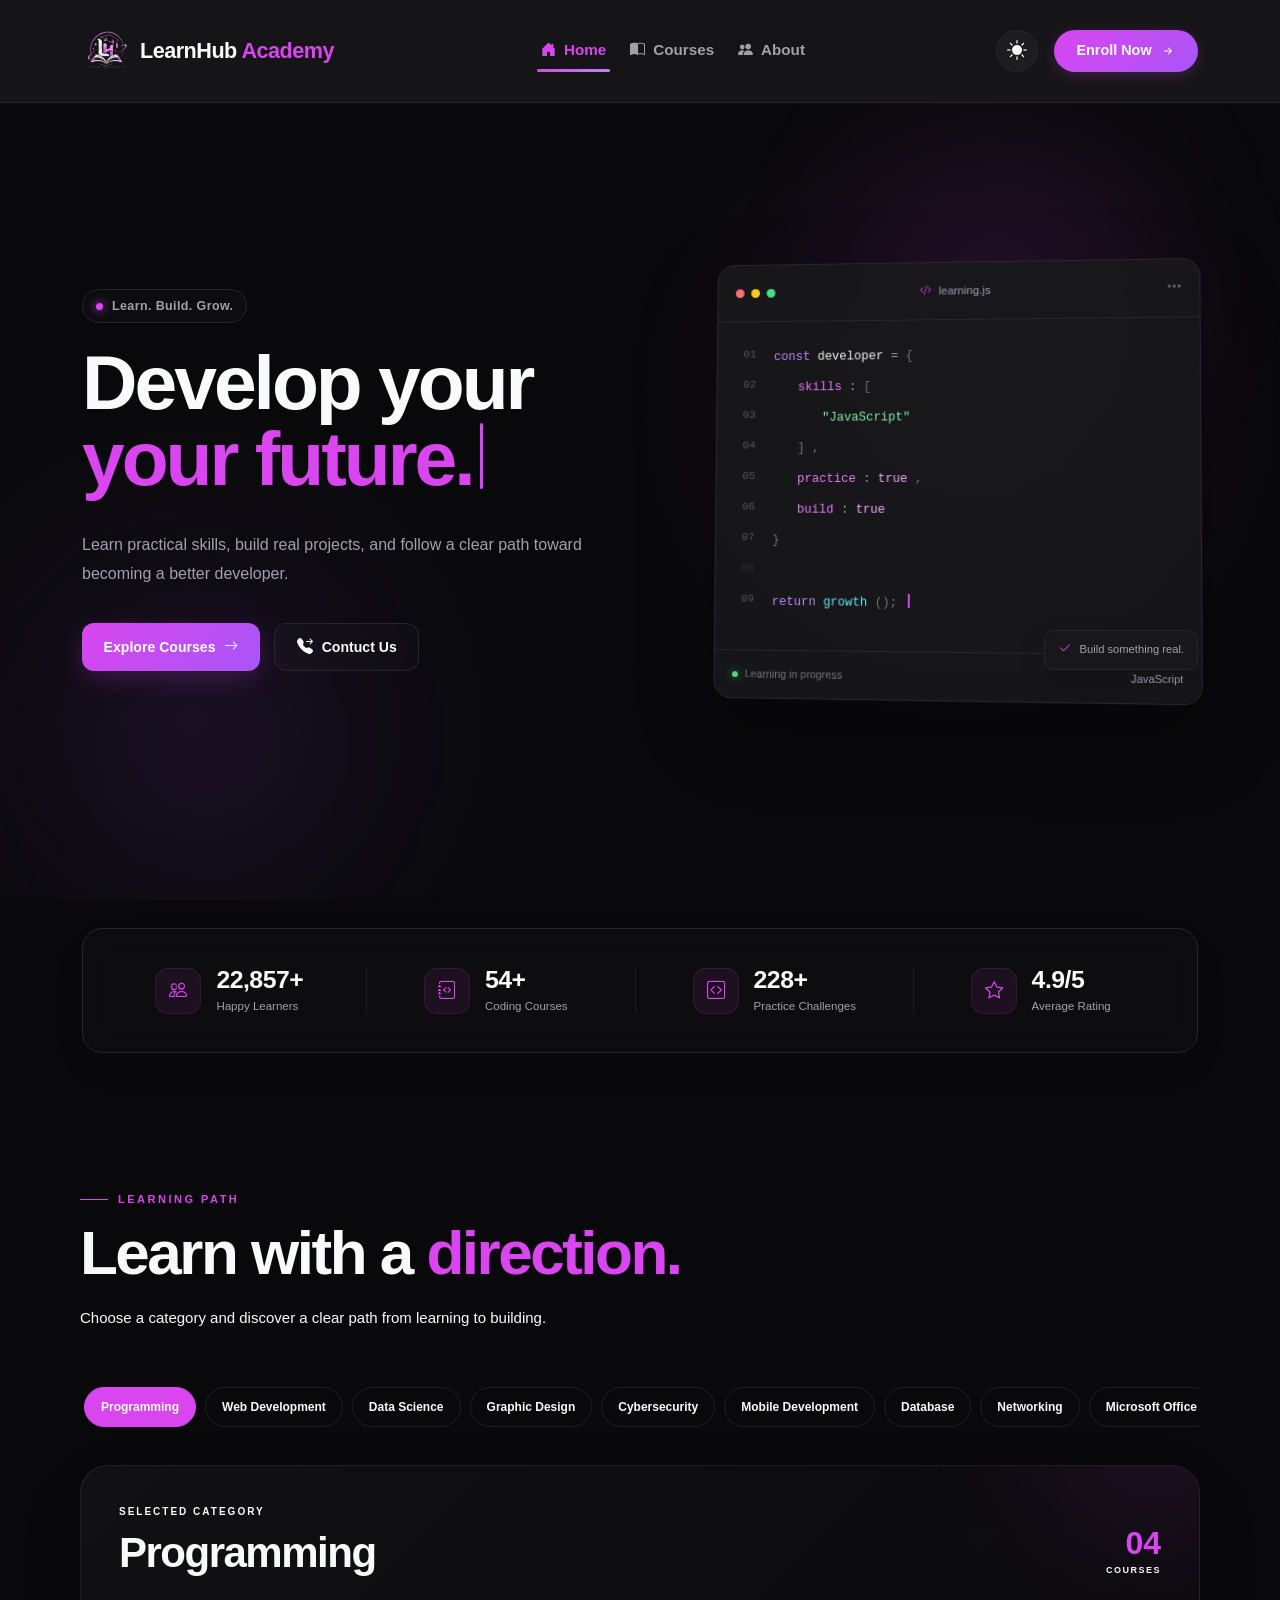
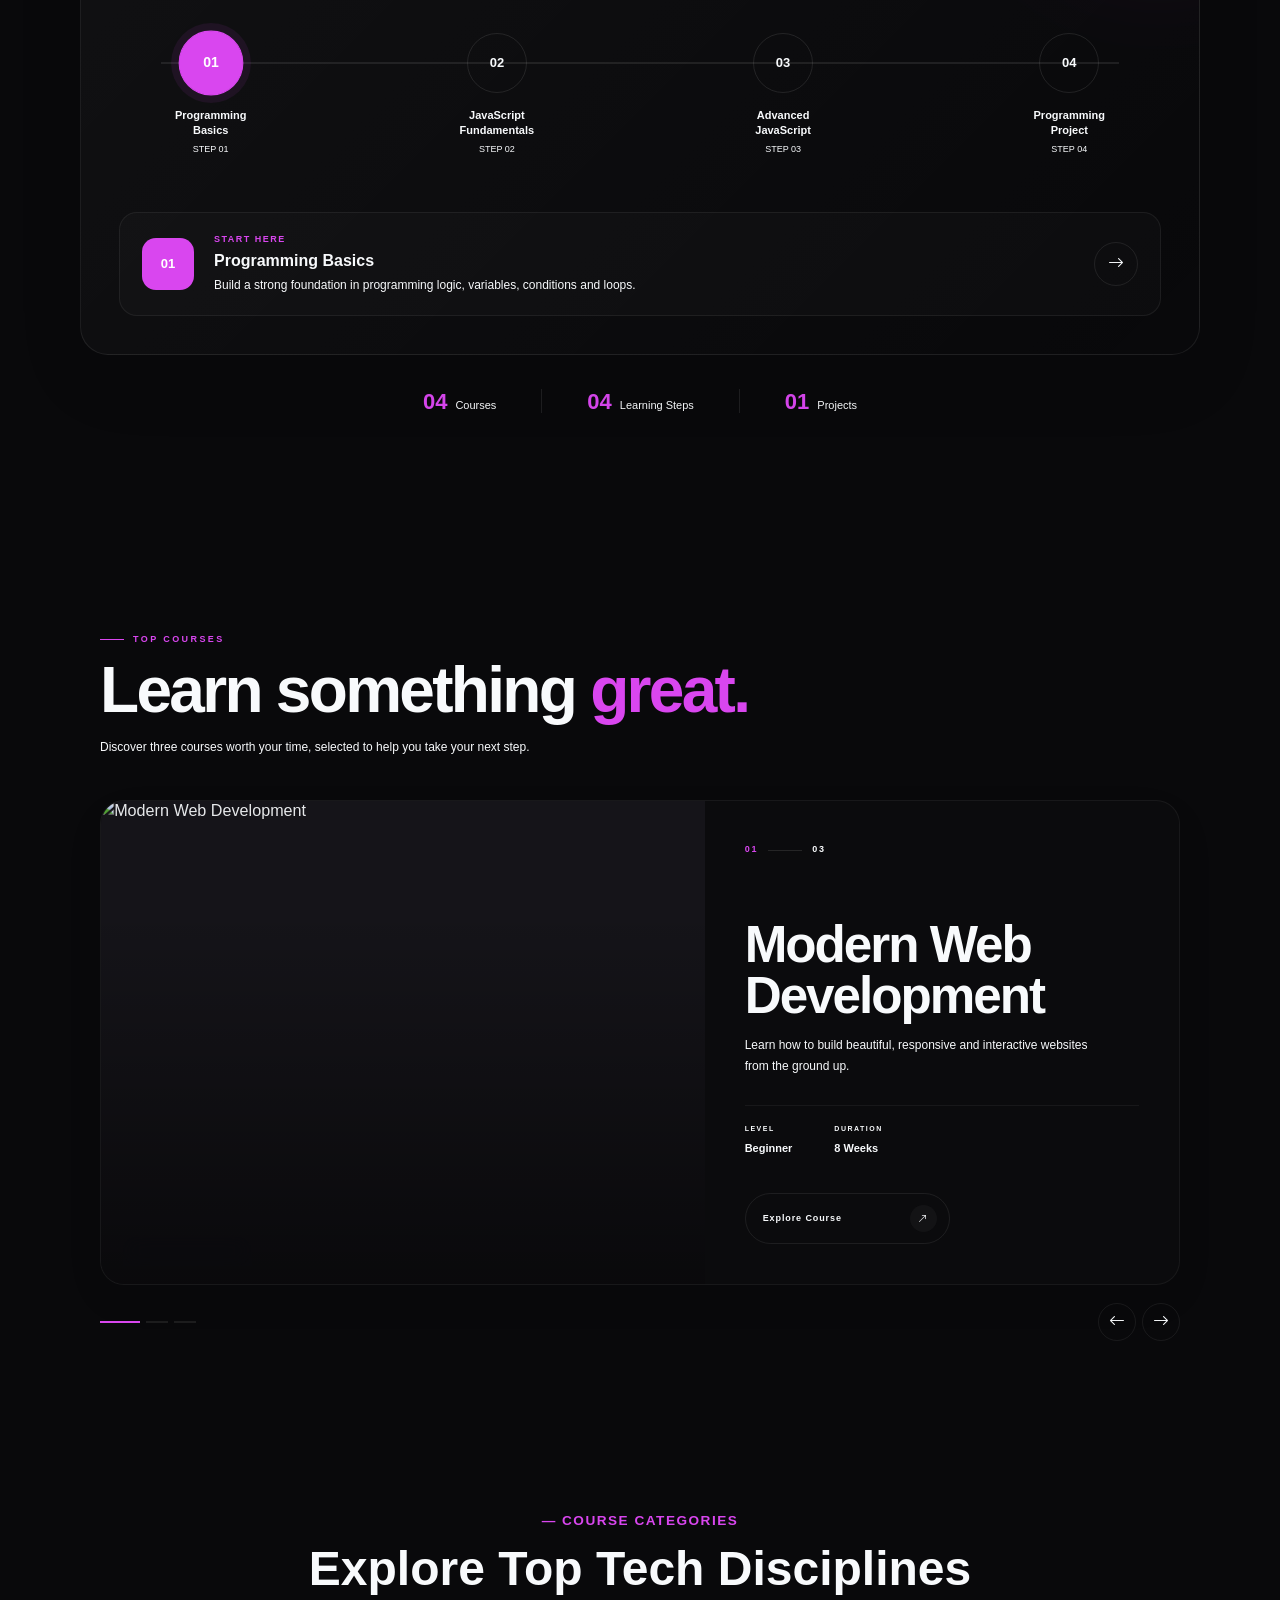
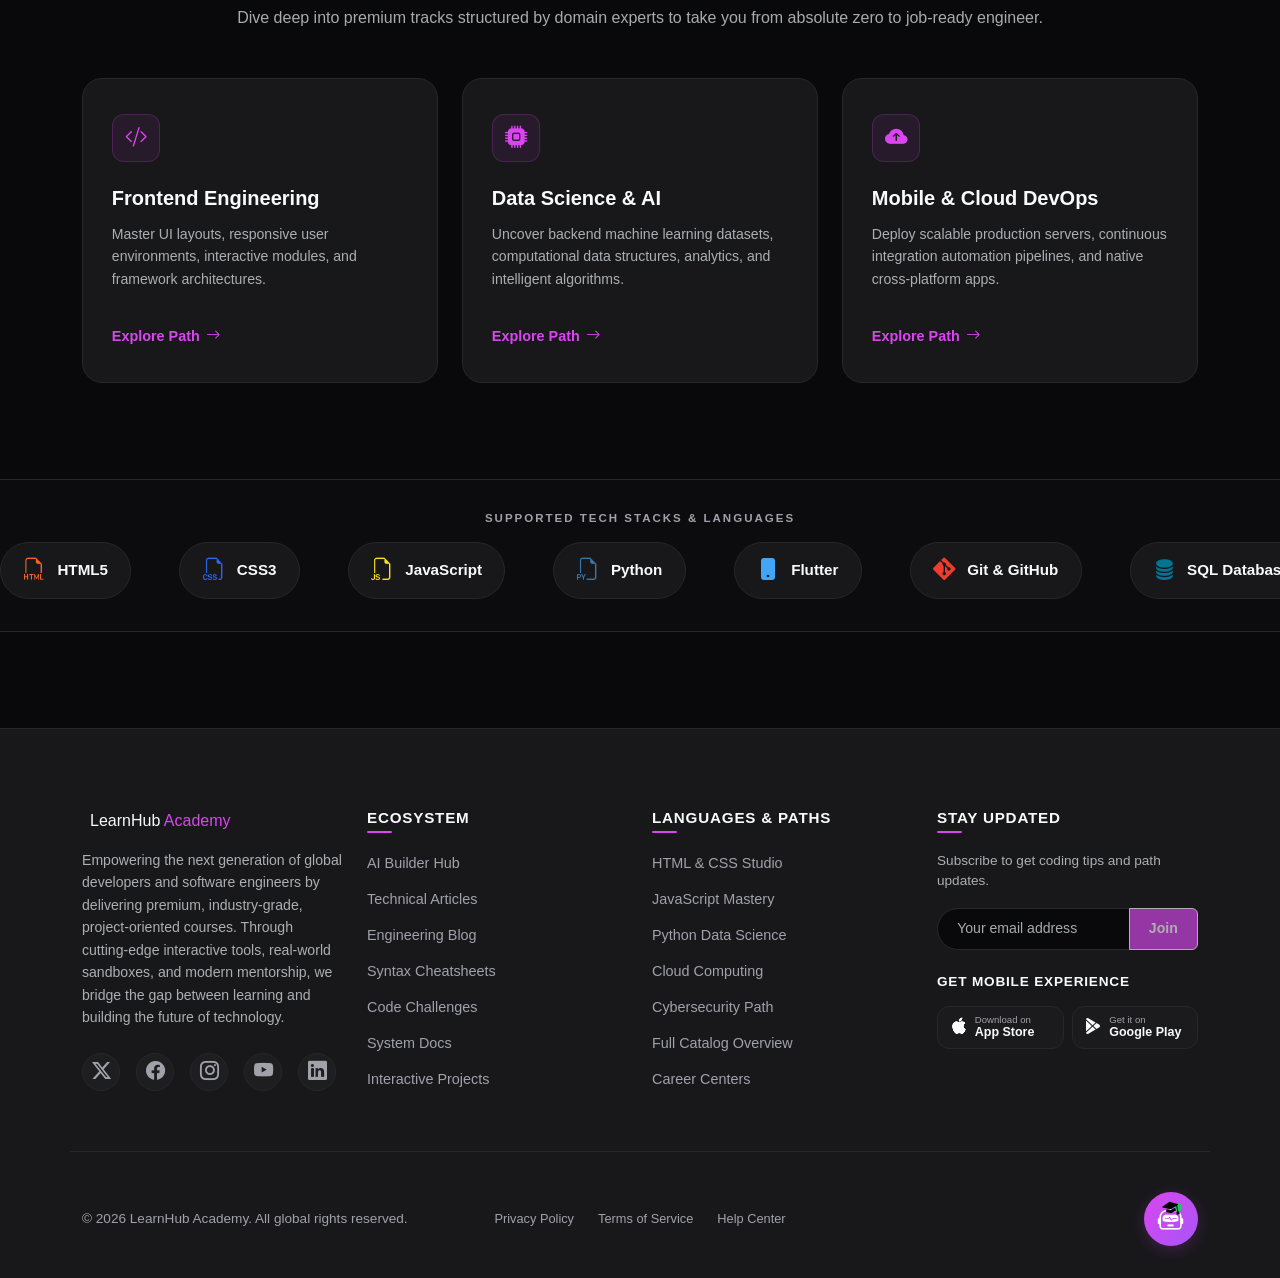
==== commit 4386c59e: "courses linked with home page" ====
--- a/index.html
+++ b/index.html
@@ -59,7 +59,7 @@
                     </li>
 
                     <li class="nav-item">
-                        <a class="nav-link d-flex align-items-center gap-2" href="#courses">
+                        <a class="nav-link d-flex align-items-center gap-2" href="courses.html">
                             <i class="bi bi-book-half nav-icon"></i>
                             Courses
                         </a>
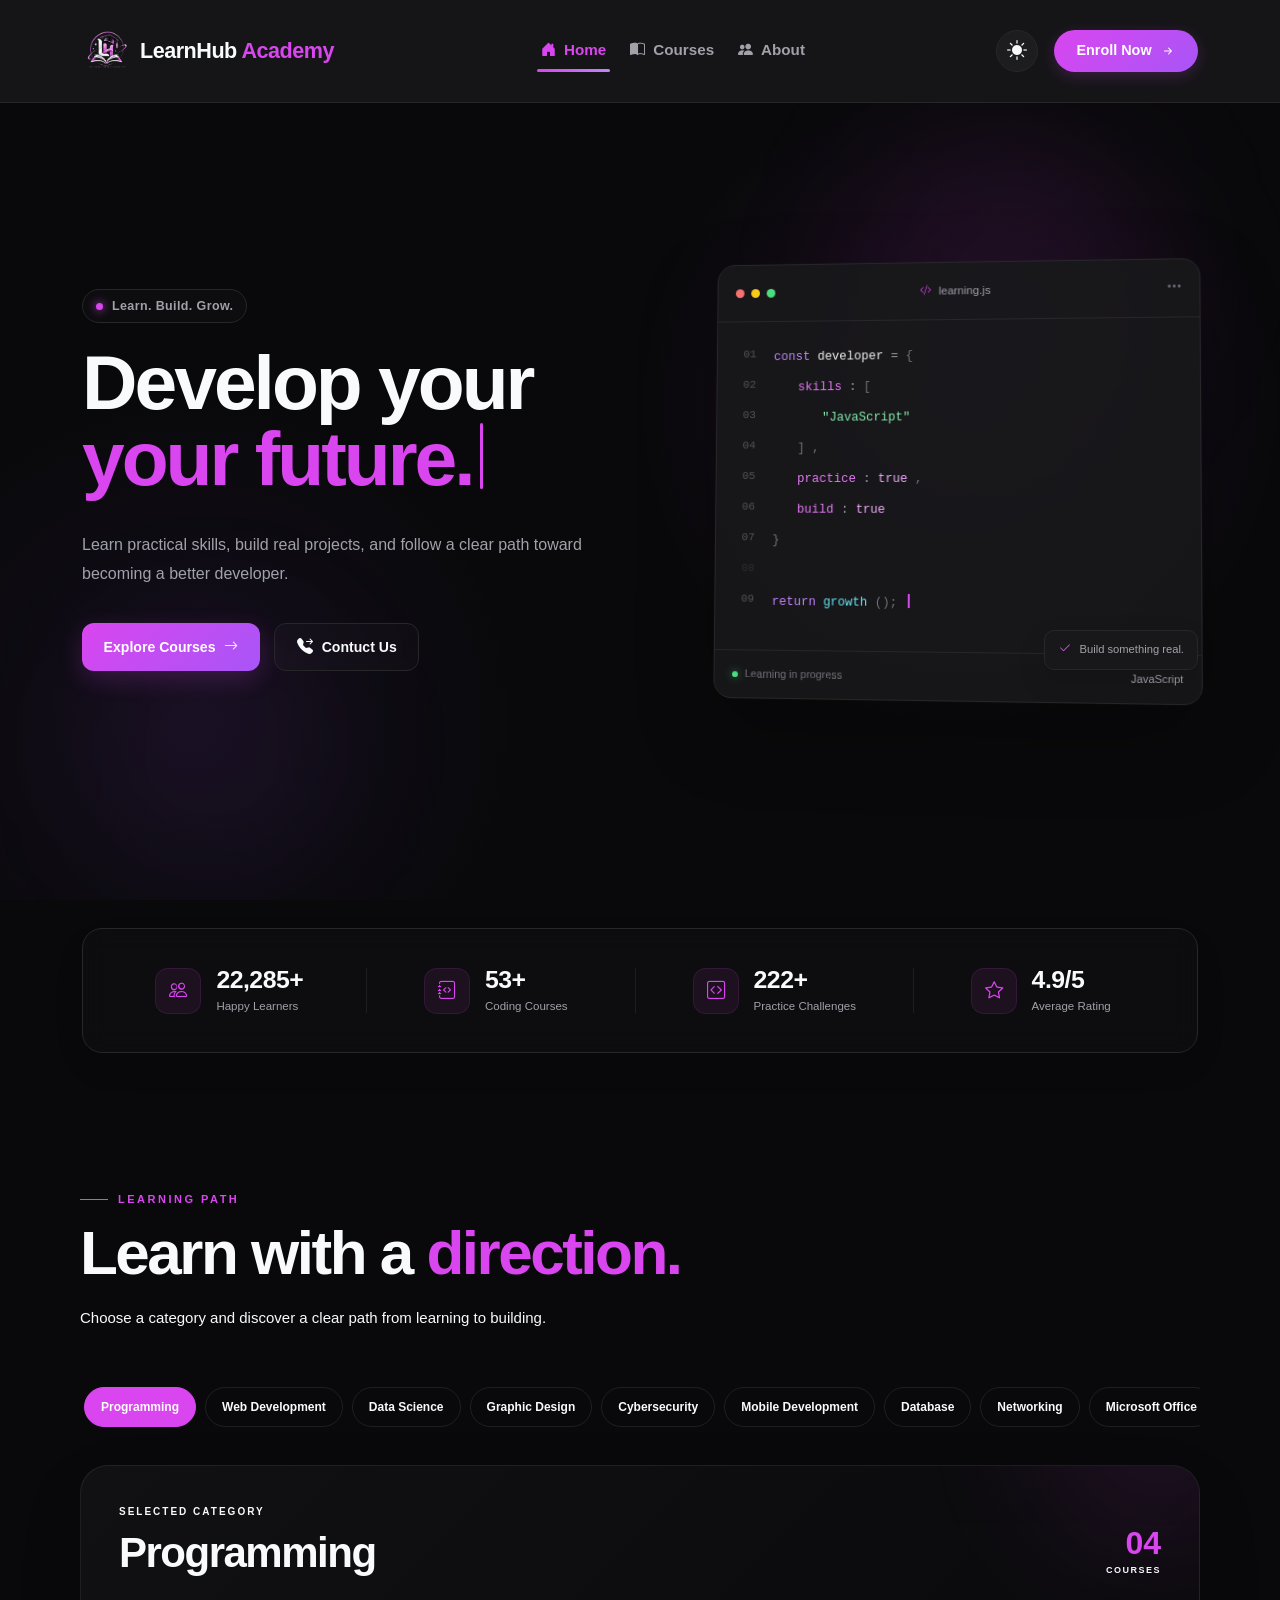
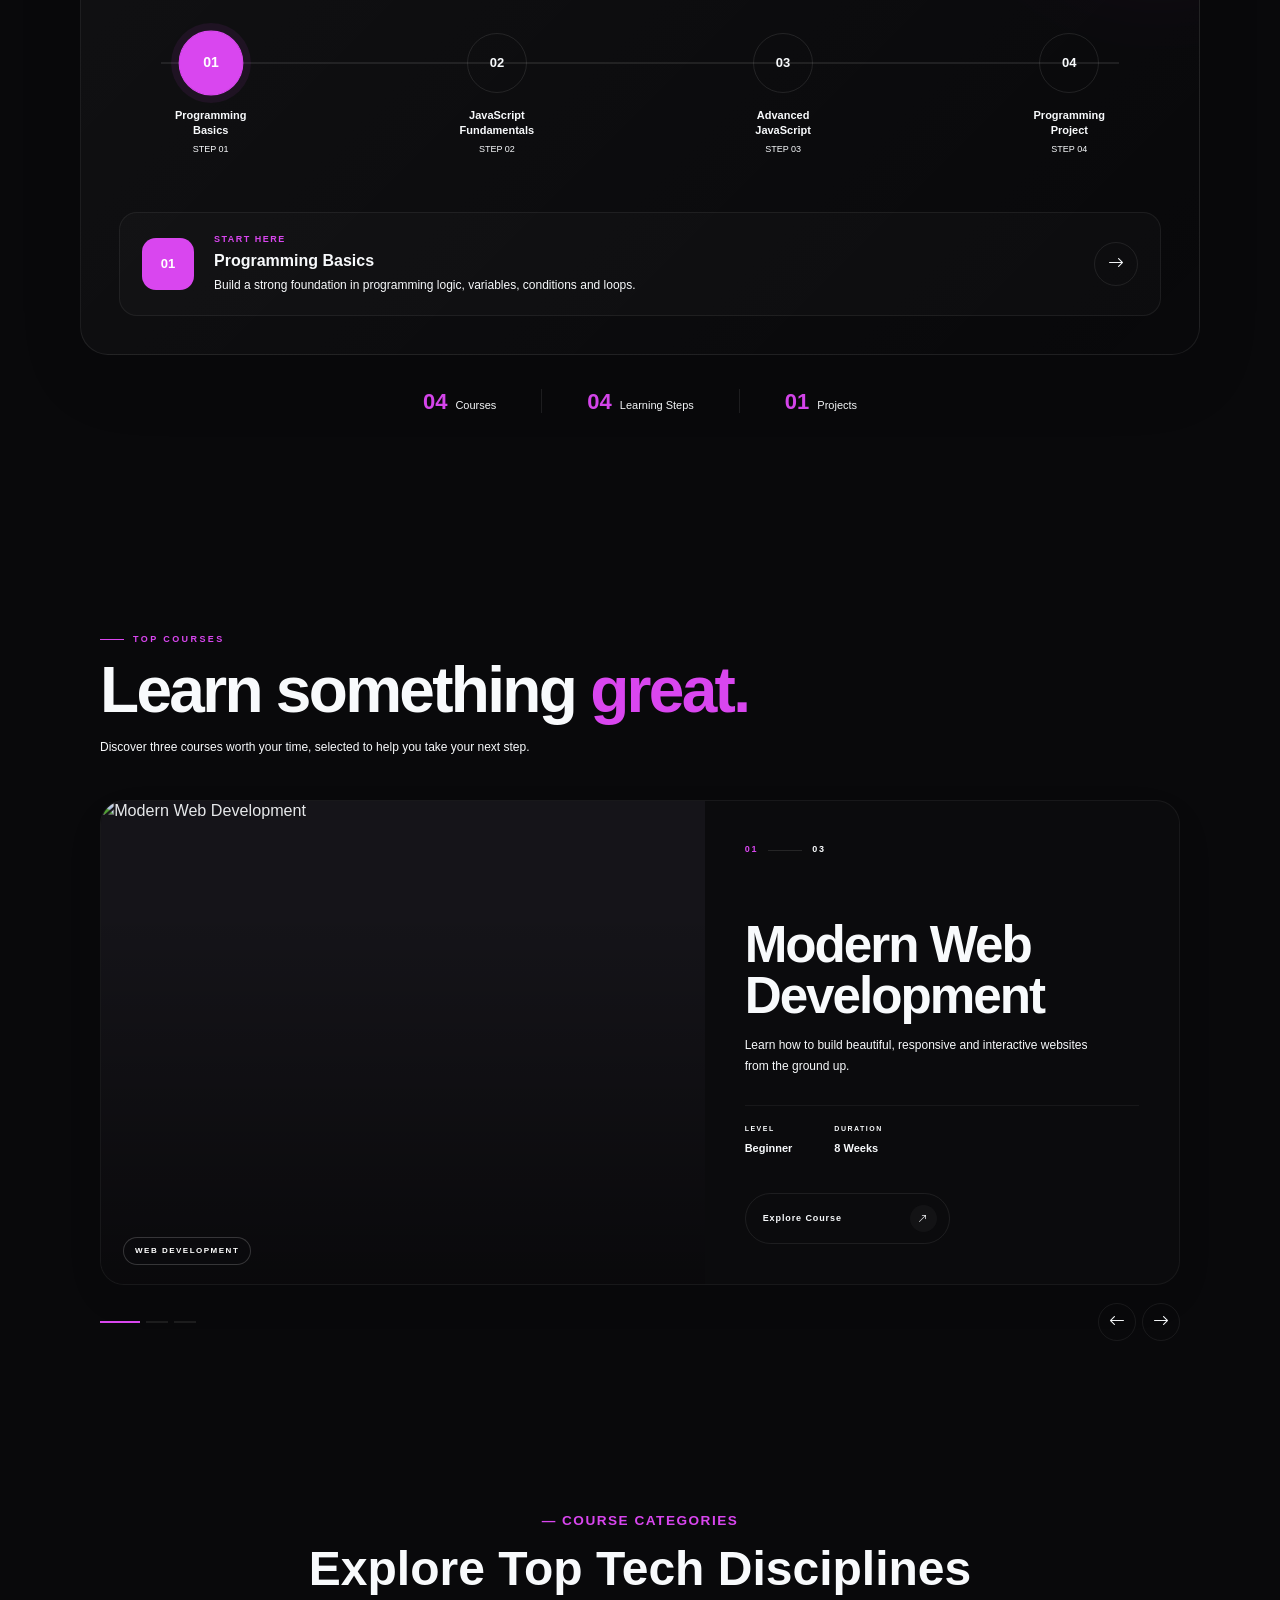
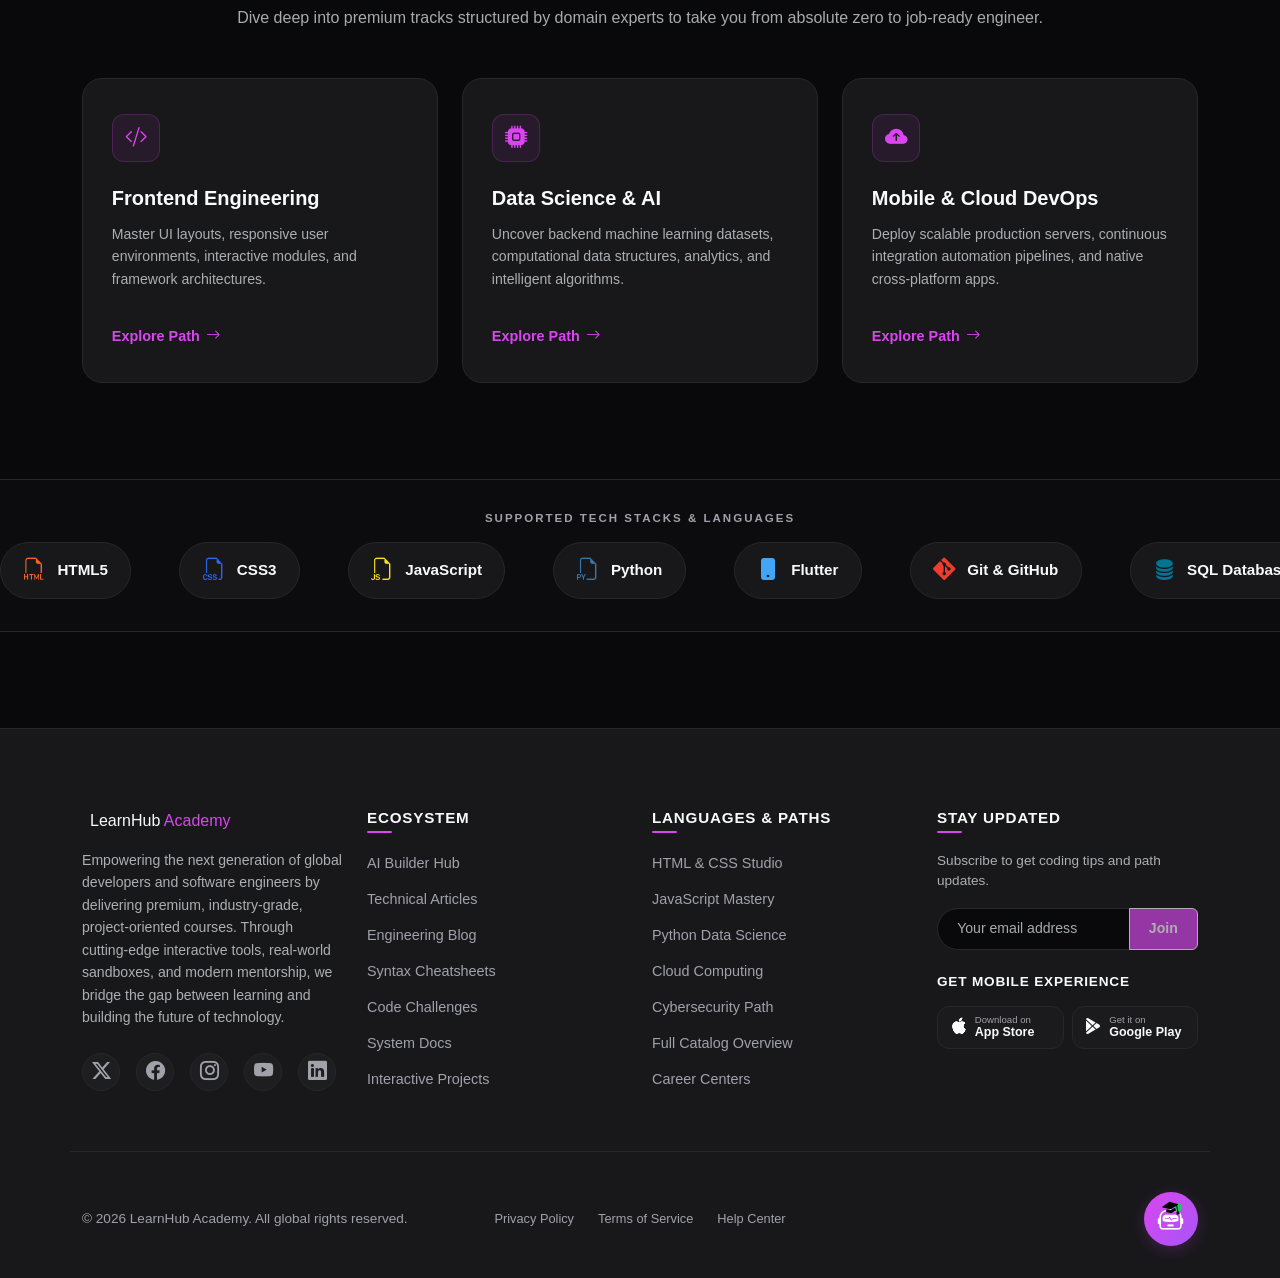
==== commit 63014a30: "add some details" ====
--- a/index.html
+++ b/index.html
@@ -18,6 +18,7 @@
 
 
 <body>
+    <div class="scroll-progress"></div>
 
     <!-- ==============================
          Navbar
@@ -165,7 +166,7 @@
                         <i class="bi bi-arrow-right"></i>
                     </a>
 
-                    <a href="#about" class="hero-btn hero-btn-outline">
+                    <a href="contact.html" class="hero-btn hero-btn-outline">
                         <i class="bi bi-telephone-forward-fill"></i>
                         <span>Contuct Us</span>
                     </a>
@@ -795,7 +796,7 @@
                     <div class="category-icon-box"><i class="bi bi-code-slash"></i></div>
                     <h4 class="category-title">Frontend Engineering</h4>
                     <p class="category-text text-muted">Master UI layouts, responsive user environments, interactive modules, and framework architectures.</p>
-                    <a href="#" class="category-link">Explore Path <i class="bi bi-arrow-right"></i></a>
+                    <a href="courses.html" class="category-link">Explore Path <i class="bi bi-arrow-right"></i></a>
                 </div>
             </div>
 
@@ -805,7 +806,7 @@
                     <div class="category-icon-box"><i class="bi bi-cpu-fill"></i></div>
                     <h4 class="category-title">Data Science & AI</h4>
                     <p class="category-text text-muted">Uncover backend machine learning datasets, computational data structures, analytics, and intelligent algorithms.</p>
-                    <a href="#" class="category-link">Explore Path <i class="bi bi-arrow-right"></i></a>
+                    <a href="courses.html" class="category-link">Explore Path <i class="bi bi-arrow-right"></i></a>
                 </div>
             </div>
 
@@ -815,7 +816,7 @@
                     <div class="category-icon-box"><i class="bi bi-cloud-arrow-up-fill"></i></div>
                     <h4 class="category-title">Mobile & Cloud DevOps</h4>
                     <p class="category-text text-muted">Deploy scalable production servers, continuous integration automation pipelines, and native cross-platform apps.</p>
-                    <a href="#" class="category-link">Explore Path <i class="bi bi-arrow-right"></i></a>
+                    <a href="courses.html" class="category-link">Explore Path <i class="bi bi-arrow-right"></i></a>
                 </div>
             </div>
 
@@ -882,13 +883,13 @@
                 <div class="col-6 col-md-6 col-lg-3">
                     <h5 class="footer-title">Ecosystem</h5>
                     <ul class="footer-links">
-                        <li><a href="#">AI Builder Hub</a></li>
-                        <li><a href="#">Technical Articles</a></li>
-                        <li><a href="#">Engineering Blog</a></li>
-                        <li><a href="#">Syntax Cheatsheets</a></li>
-                        <li><a href="#">Code Challenges</a></li>
-                        <li><a href="#">System Docs</a></li>
-                        <li><a href="#">Interactive Projects</a></li>
+                        <li><a href="about.html">AI Builder Hub</a></li>
+                        <li><a href="about.html">Technical Articles</a></li>
+                        <li><a href="about.html">Engineering Blog</a></li>
+                        <li><a href="about.html">Syntax Cheatsheets</a></li>
+                        <li><a href="about.html">Code Challenges</a></li>
+                        <li><a href="about.html">System Docs</a></li>
+                        <li><a href="about.html">Interactive Projects</a></li>
                     </ul>
                 </div>
 
@@ -896,13 +897,13 @@
                 <div class="col-6 col-md-6 col-lg-3">
                     <h5 class="footer-title">Languages & Paths</h5>
                     <ul class="footer-links">
-                        <li><a href="#">HTML & CSS Studio</a></li>
-                        <li><a href="#">JavaScript Mastery</a></li>
-                        <li><a href="#">Python Data Science</a></li>
-                        <li><a href="#">Cloud Computing</a></li>
-                        <li><a href="#">Cybersecurity Path</a></li>
-                        <li><a href="#">Full Catalog Overview</a></li>
-                        <li><a href="#">Career Centers</a></li>
+                        <li><a href="courses.html">HTML & CSS Studio</a></li>
+                        <li><a href="courses.html">JavaScript Mastery</a></li>
+                        <li><a href="courses.html">Python Data Science</a></li>
+                        <li><a href="courses.html">Cloud Computing</a></li>
+                        <li><a href="courses.html">Cybersecurity Path</a></li>
+                        <li><a href="courses.html">Full Catalog Overview</a></li>
+                        <li><a href="courses.html">Career Centers</a></li>
                     </ul>
                 </div>
 
--- a/CSS/style.css
+++ b/CSS/style.css
@@ -76,7 +76,15 @@
         color 0.3s ease;
 }
 
-
+.scroll-progress {
+    position: fixed;
+    top: 0;
+    left: 0;
+    width: 0%;
+    height: 4px;
+    background: #a855f7;
+    z-index: 9999;
+}
 /* ==========================================
    5. NAVBAR
 ========================================== */
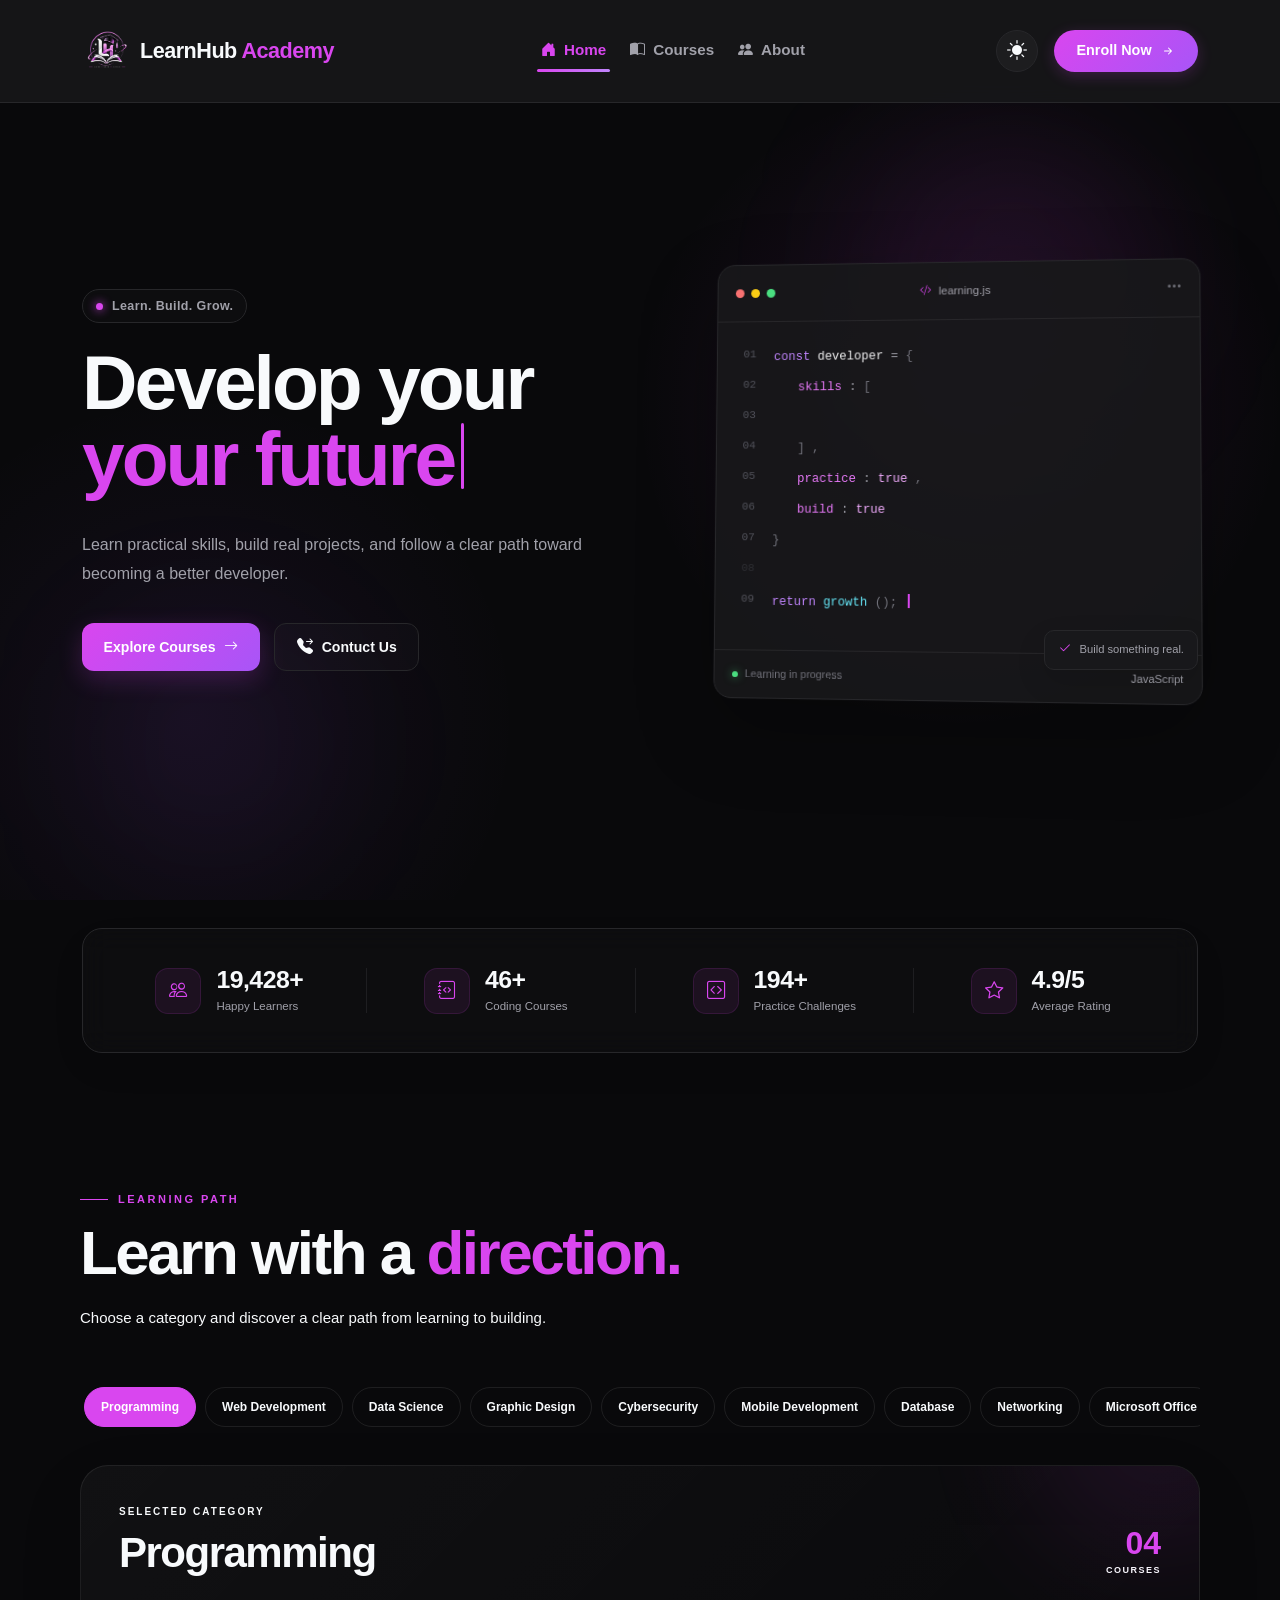
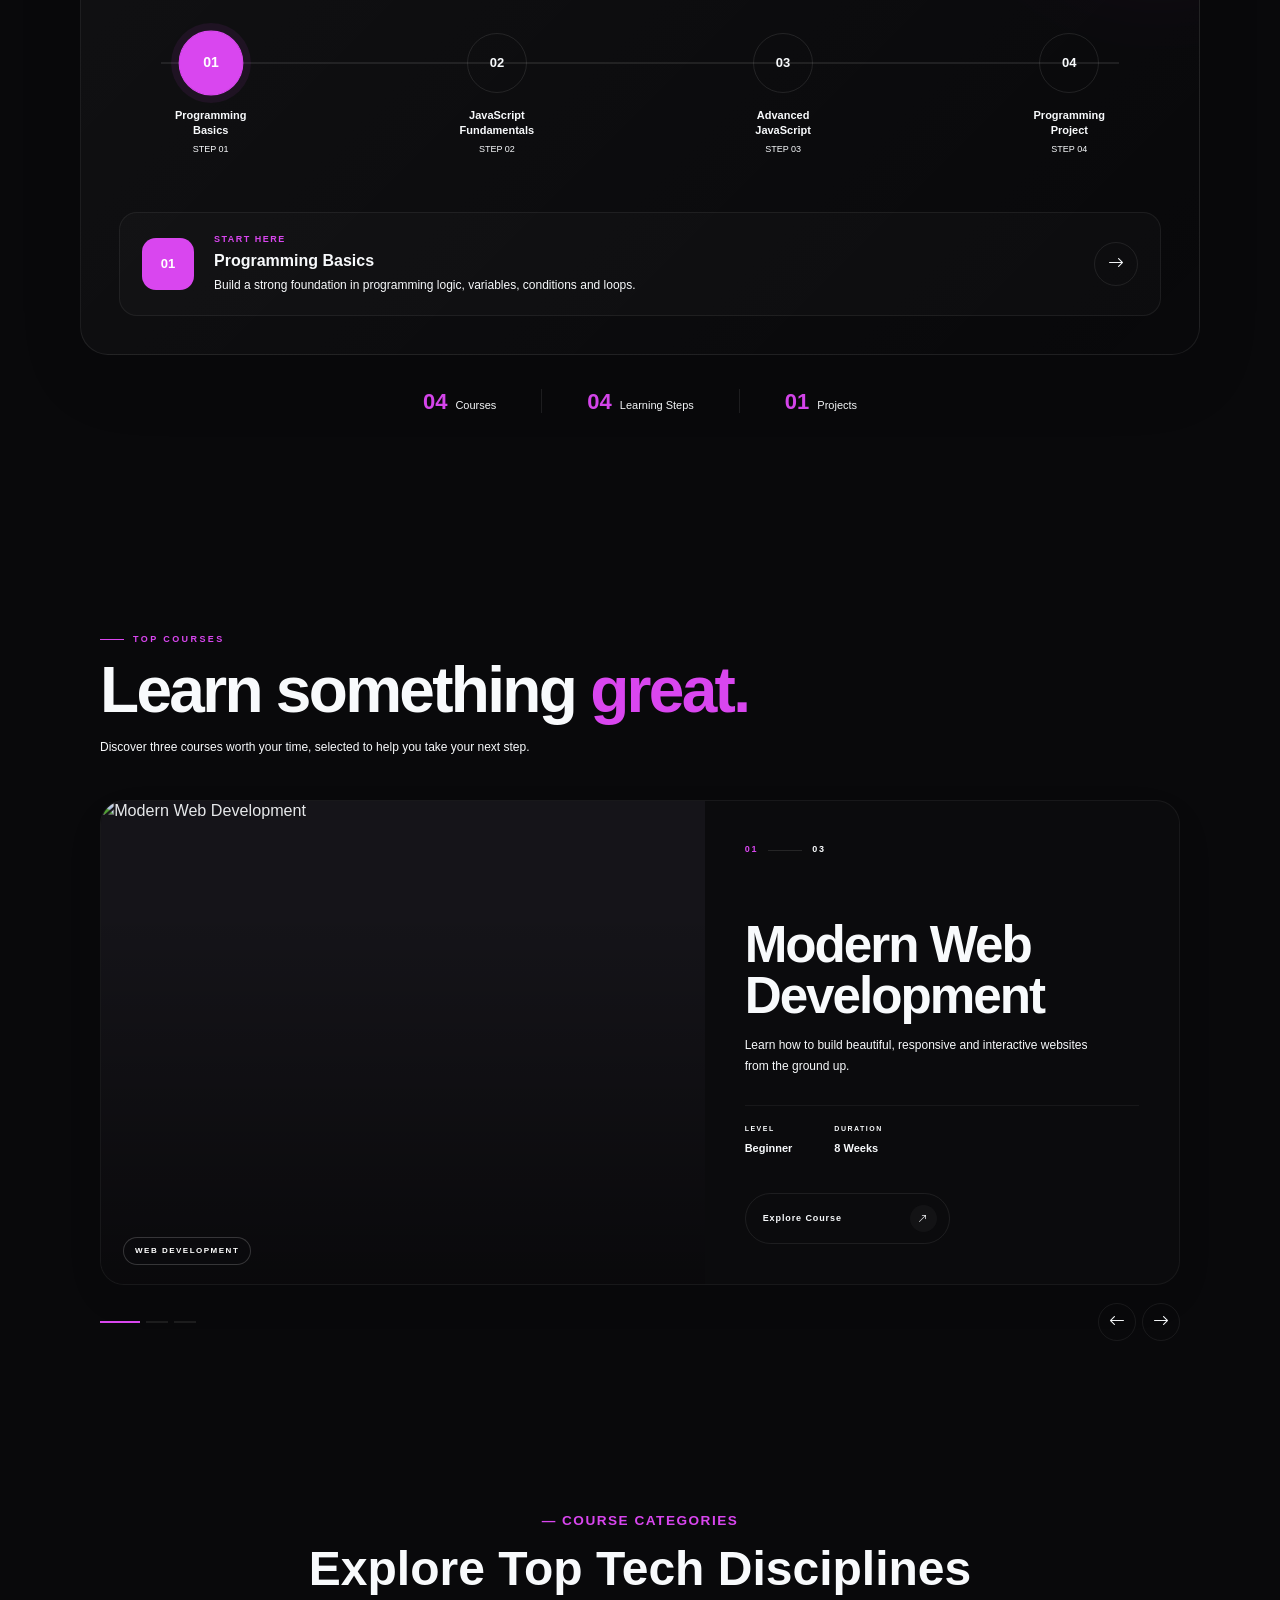
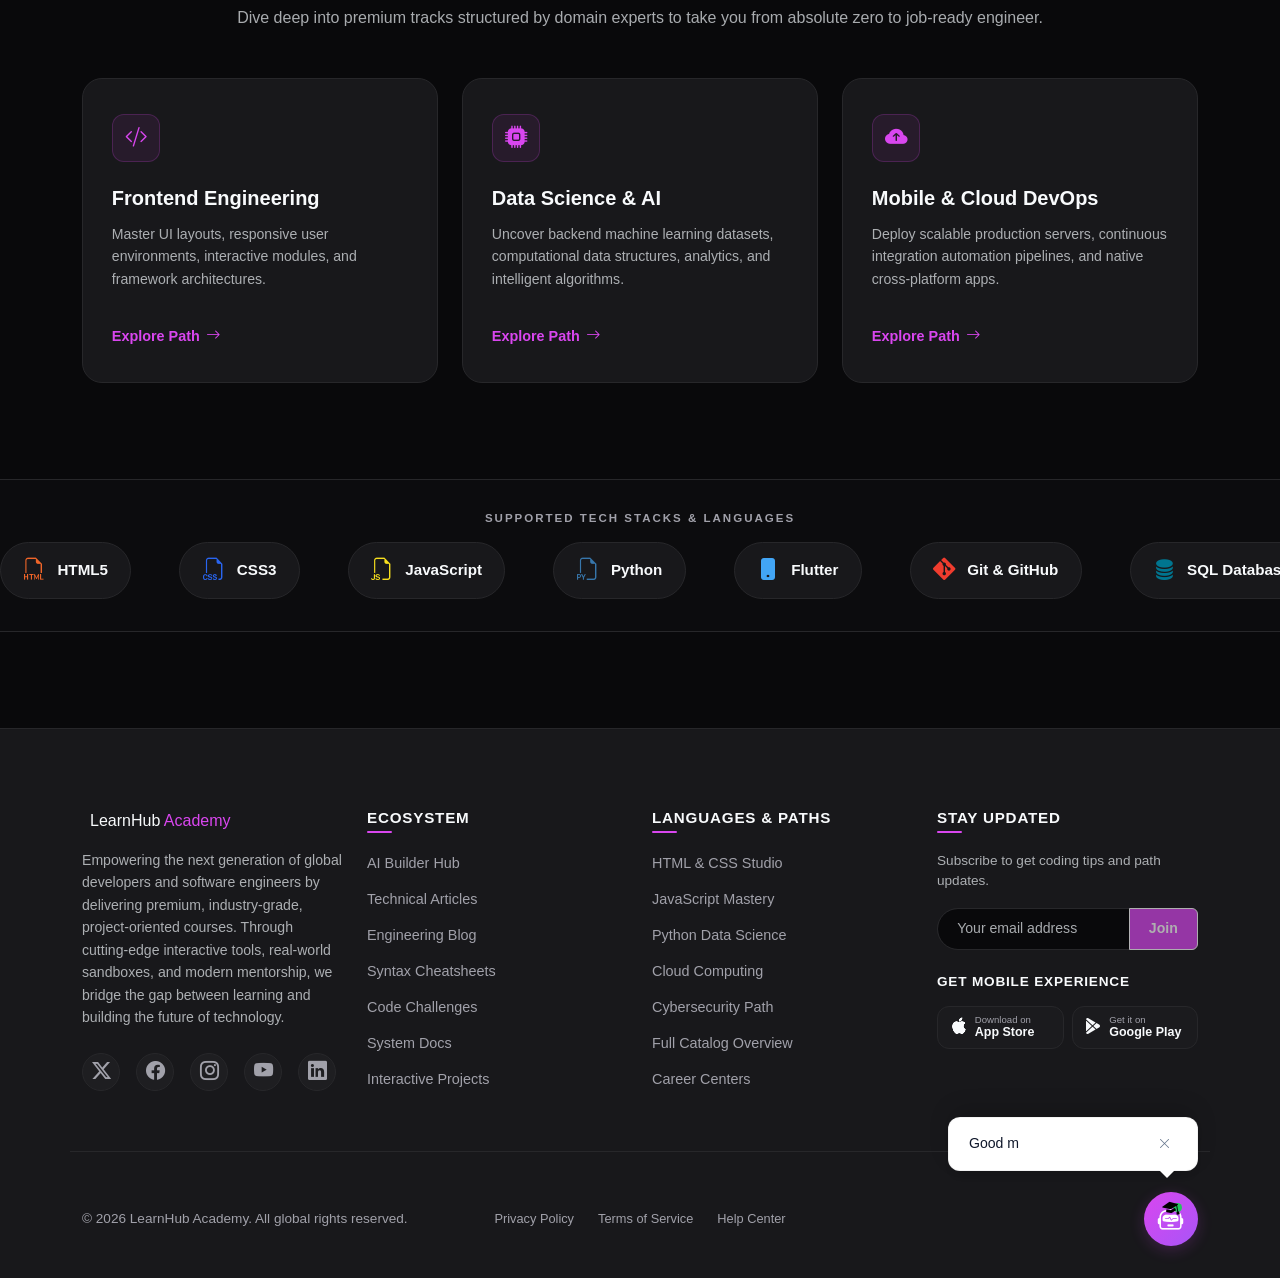
==== commit 7a34bce2: "dubug the bot" ====
--- a/index.html
+++ b/index.html
@@ -960,7 +960,7 @@
 
                 <!-- Bottom Right: Integrated AI Bot Assistant (Perfect Space Filler) -->
                 <div
-                    class="col-12 col-md-4 order-1 order-md-3 d-flex justify-content-center justify-content-md-end position-relative">
+                    class="col-12 col-md-4 order-1 order-md-3 d-flex justify-content-start justify-content-md-end position-relative">
                     <div class="ai-footer-container">
                         <!-- Integrated Speech Bubble Message -->
                         <div class="ai-bubble" id="aiBubble" style="display: none;">
--- a/CSS/style.css
+++ b/CSS/style.css
@@ -106,7 +106,7 @@
 }
 
 /* ==========================================================================
-   FORCE NAVBAR BRAND LOGO RESIZING (100% FIXED)
+   FORCE NAVBAR BRAND LOGO RESIZING
    ========================================================================== */
 
 .custom-navbar .navbar-brand img,
